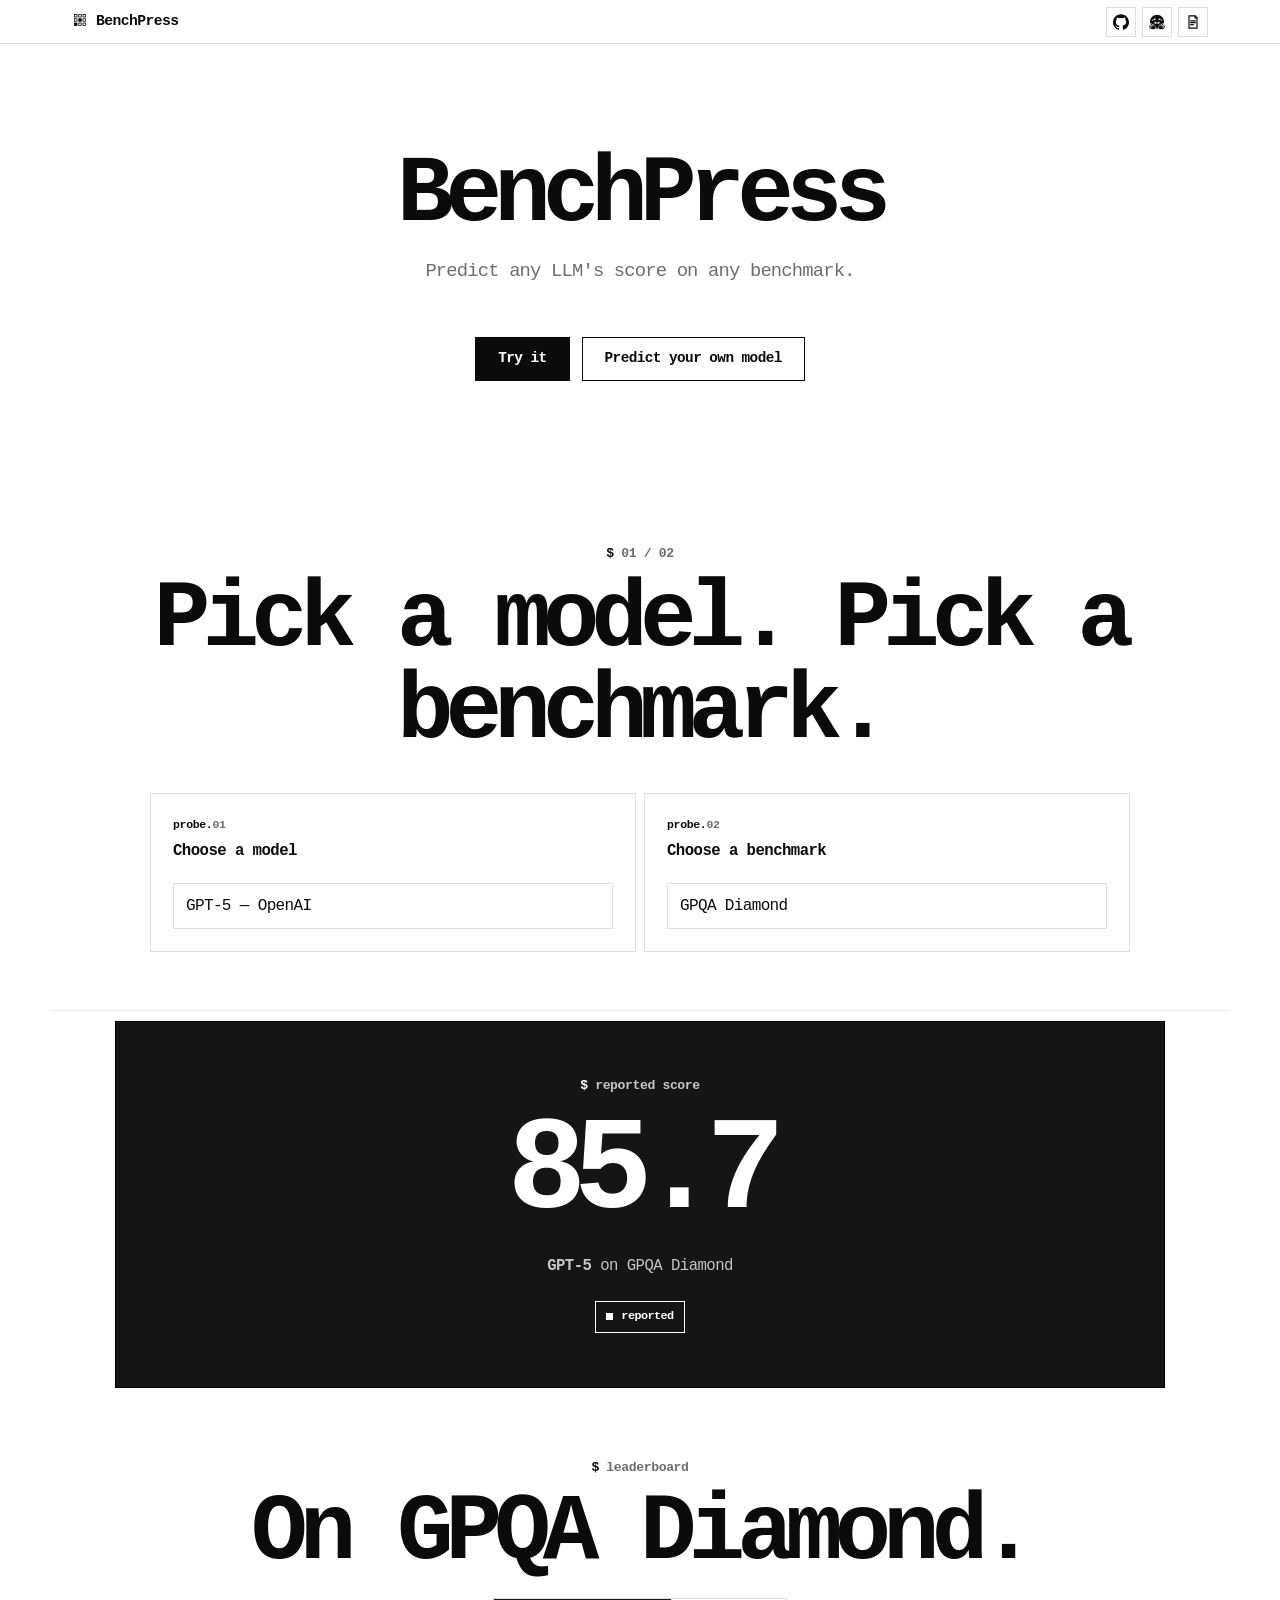
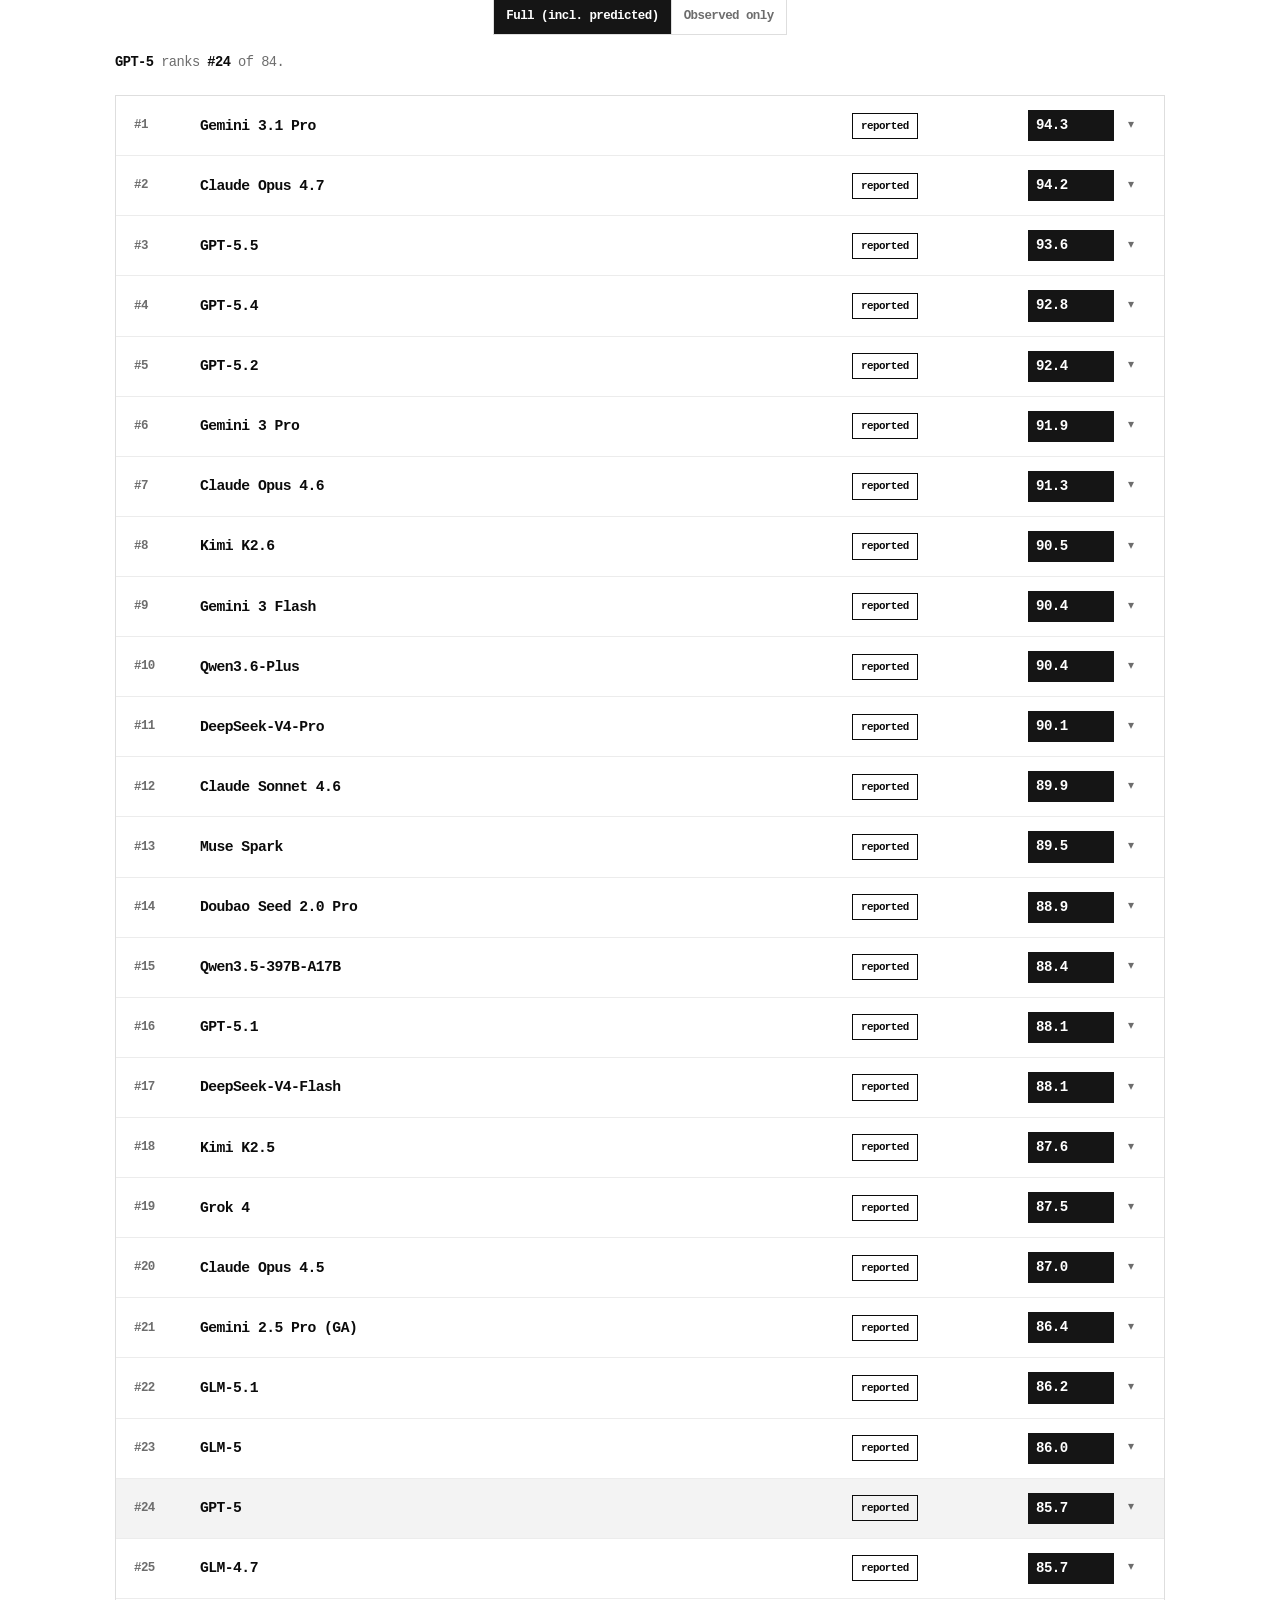
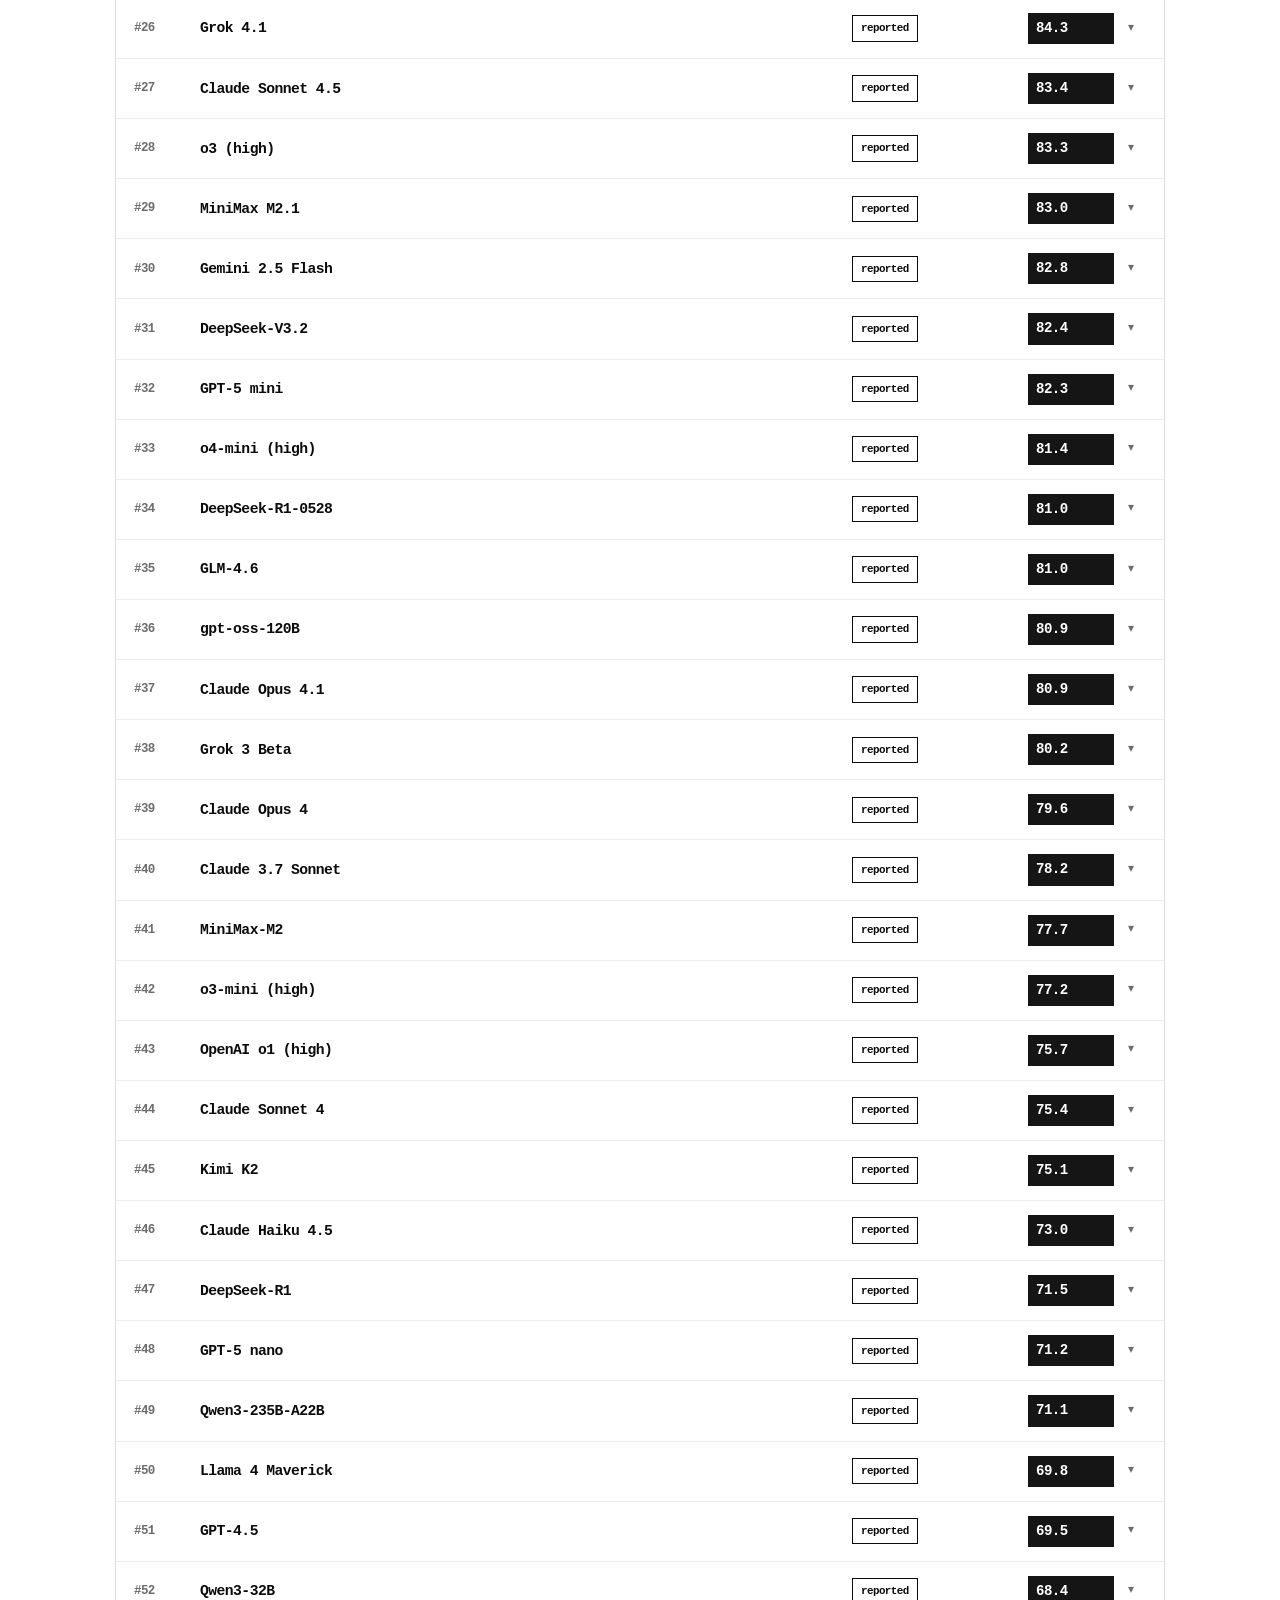
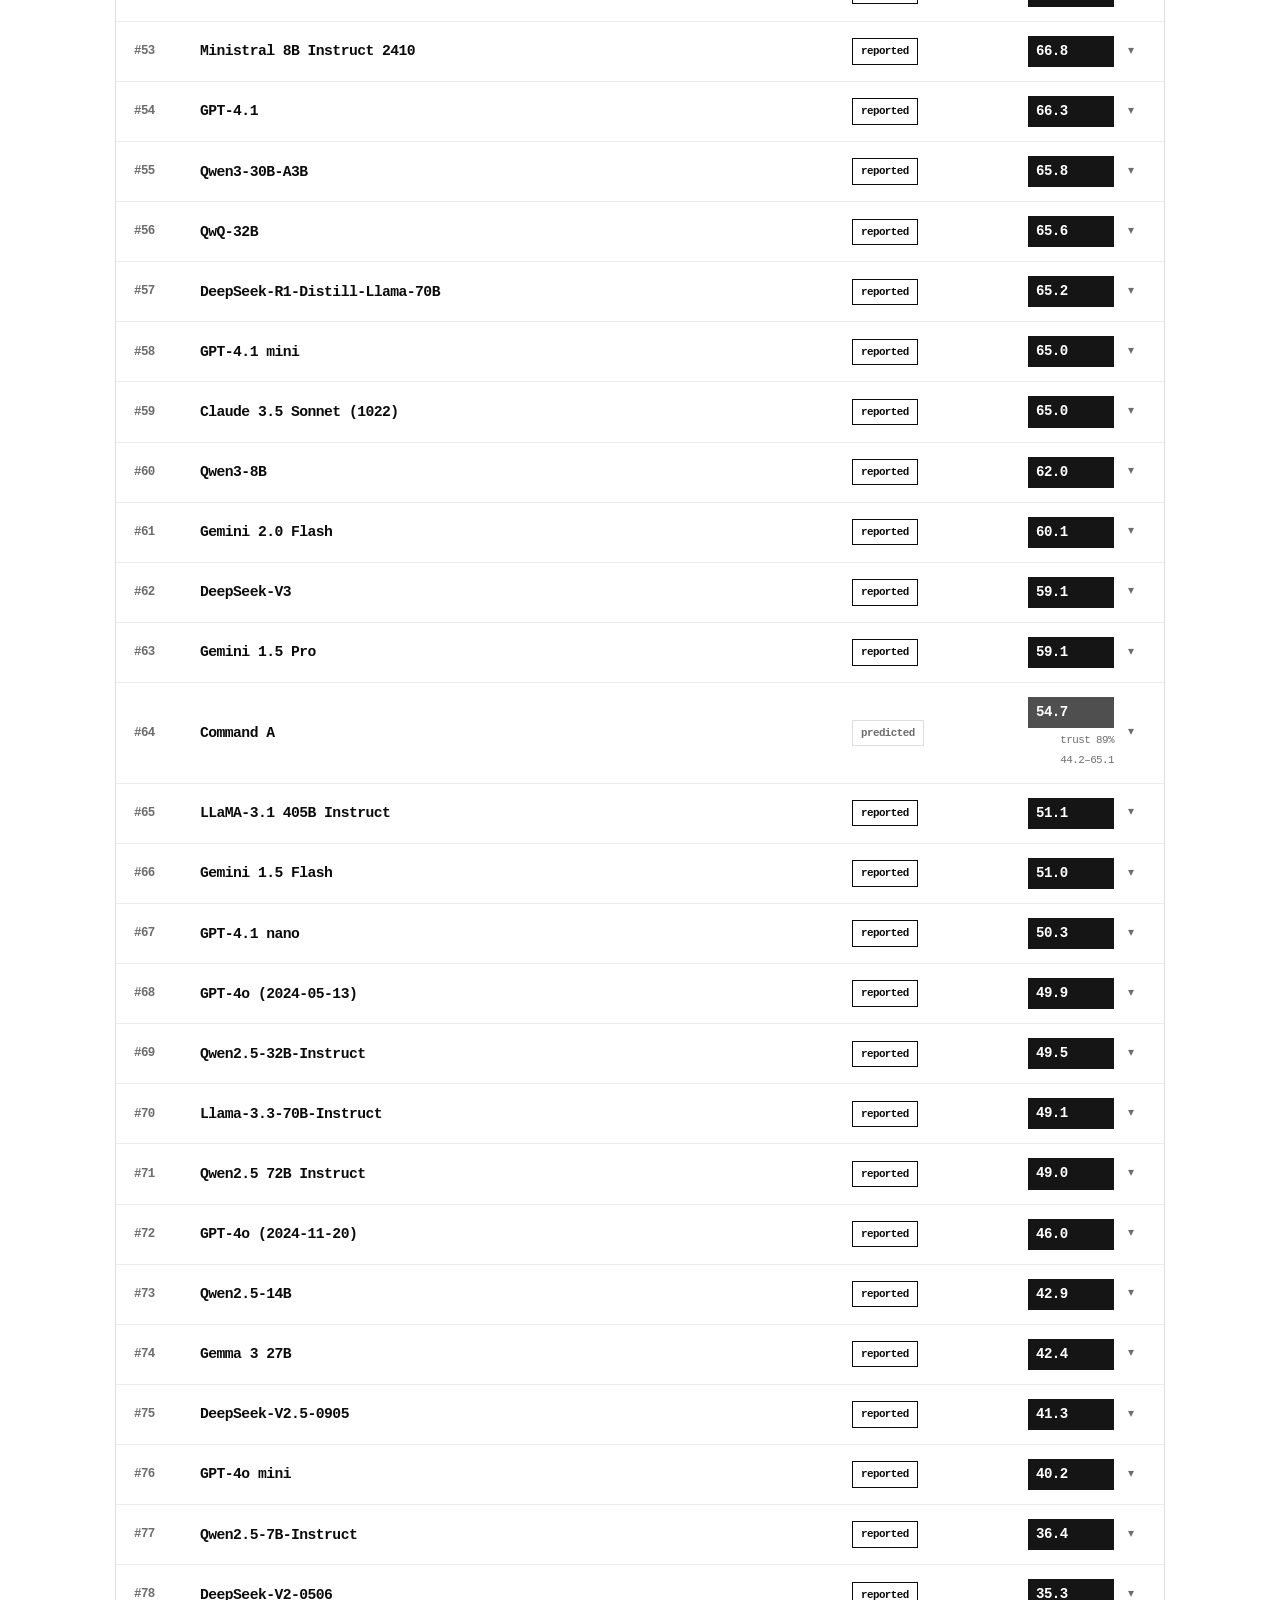
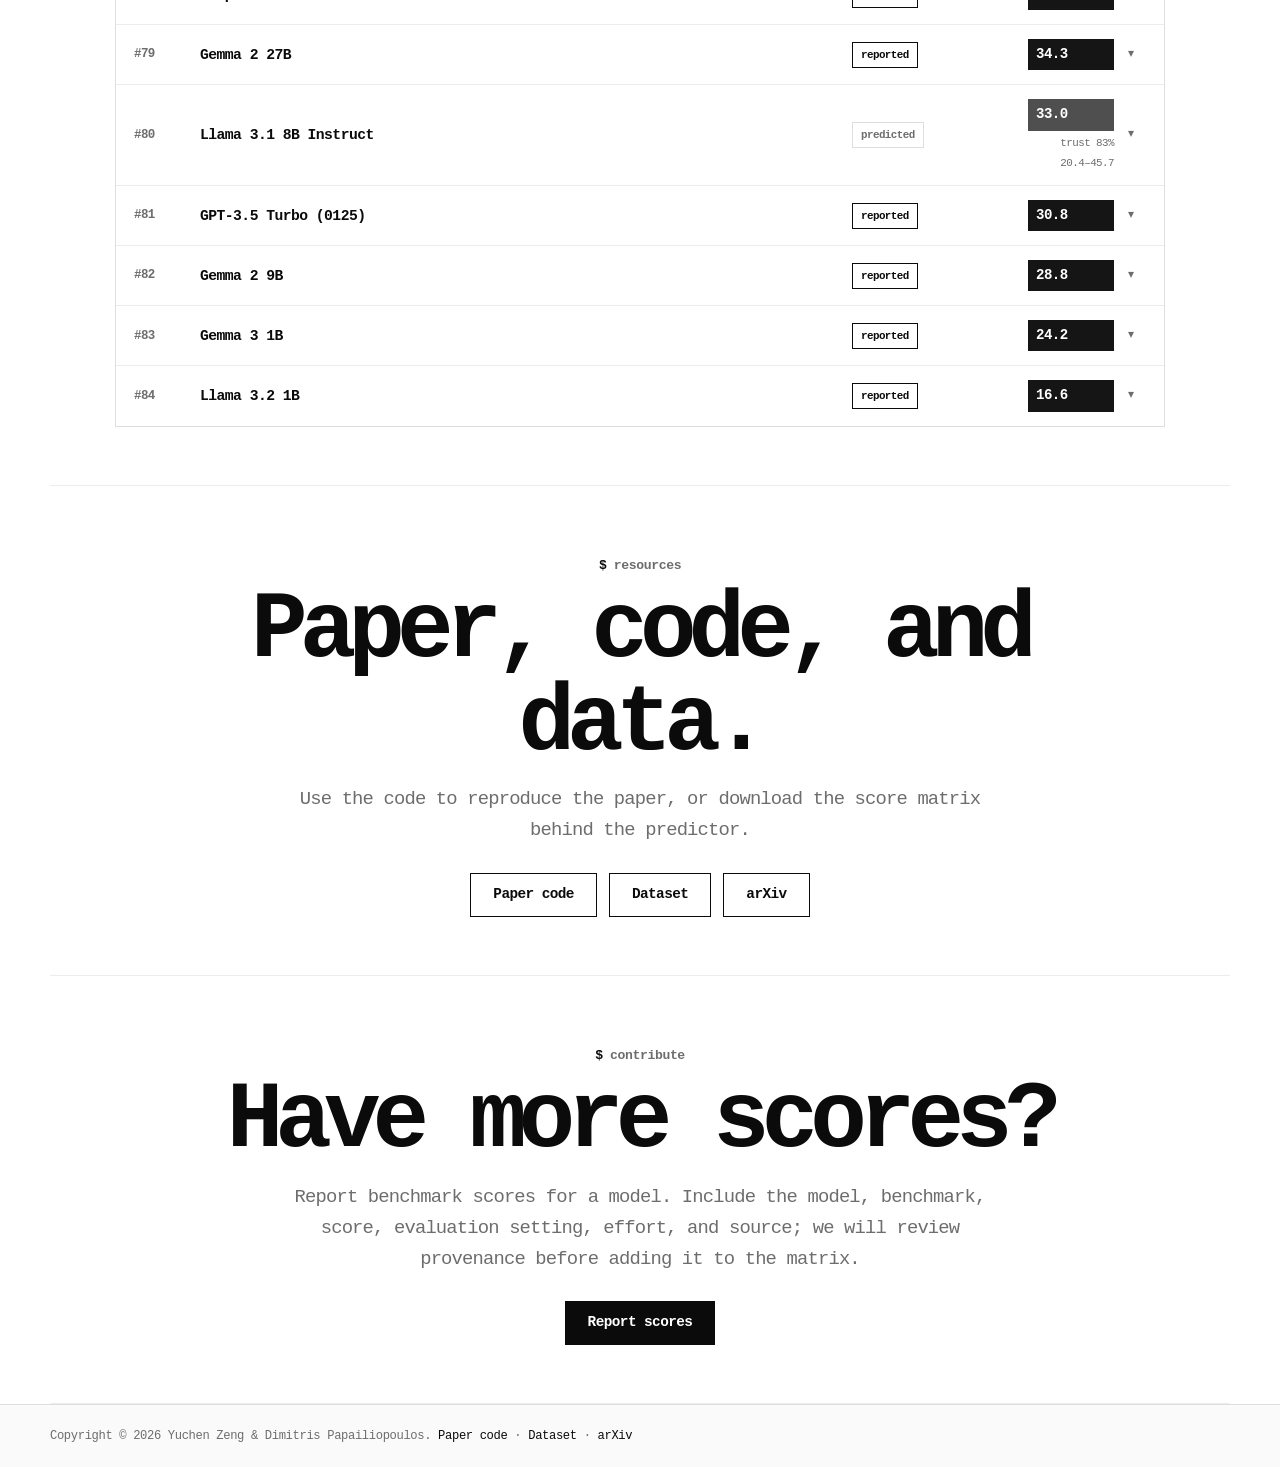
==== website/index.html @ 0da4bf15 "Add website deployment Co-authored-by: Copilot <223556219+Copilot@users.noreply.github.com>" ====
<!DOCTYPE html>
<html lang="en">
<head>
<meta charset="UTF-8">
<meta name="viewport" content="width=device-width, initial-scale=1.0">
<title>BenchPress · Predict LLM Scores</title>
<link rel="icon" href="data:image/svg+xml,%3Csvg xmlns='http://www.w3.org/2000/svg' viewBox='0 0 64 64'%3E%3Crect width='64' height='64' fill='white'/%3E%3Cg stroke='%23000' stroke-width='3' fill='white'%3E%3Crect x='10' y='10' width='10' height='10'/%3E%3Crect x='27' y='10' width='10' height='10'/%3E%3Crect x='44' y='10' width='10' height='10'/%3E%3Crect x='10' y='27' width='10' height='10'/%3E%3Crect x='27' y='27' width='10' height='10' fill='%23000'/%3E%3Crect x='44' y='27' width='10' height='10'/%3E%3Crect x='10' y='44' width='10' height='10' fill='%23000'/%3E%3Crect x='27' y='44' width='10' height='10'/%3E%3Crect x='44' y='44' width='10' height='10'/%3E%3C/g%3E%3C/svg%3E">
<link rel="stylesheet" href="style.css?v=19">
</head>
<body>

<nav>
  <div class="nav-inner">
    <a href="./" class="brand">BenchPress</a>
    <div class="nav-links" aria-label="Project links">
      <a class="icon-link" href="https://github.com/microsoft/benchpress" target="_blank" rel="noopener" aria-label="GitHub" title="GitHub">
        <svg viewBox="0 0 24 24" aria-hidden="true"><path d="M12 .297c-6.63 0-12 5.373-12 12 0 5.303 3.438 9.8 8.205 11.385.6.113.82-.258.82-.577 0-.285-.01-1.04-.015-2.04-3.338.724-4.042-1.61-4.042-1.61-.546-1.385-1.335-1.755-1.335-1.755-1.087-.744.084-.729.084-.729 1.205.084 1.838 1.236 1.838 1.236 1.07 1.835 2.809 1.305 3.495.998.108-.776.417-1.305.76-1.605-2.665-.3-5.466-1.332-5.466-5.93 0-1.31.465-2.38 1.235-3.22-.135-.303-.54-1.523.105-3.176 0 0 1.005-.322 3.3 1.23.96-.267 1.98-.399 3-.405 1.02.006 2.04.138 3 .405 2.28-1.552 3.285-1.23 3.285-1.23.645 1.653.24 2.873.12 3.176.765.84 1.23 1.91 1.23 3.22 0 4.61-2.805 5.625-5.475 5.92.42.36.81 1.096.81 2.22 0 1.606-.015 2.896-.015 3.286 0 .315.21.69.825.57C20.565 22.092 24 17.592 24 12.297c0-6.627-5.373-12-12-12"/></svg>
      </a>
      <a class="icon-link" href="https://huggingface.co/datasets/yzeng58/benchpress-score-matrix" target="_blank" rel="noopener" aria-label="Hugging Face dataset" title="Hugging Face">
        <svg viewBox="0 0 24 24" aria-hidden="true"><path d="M12.025 1.13c-5.77 0-10.449 4.647-10.449 10.378 0 1.112.178 2.181.503 3.185.064-.222.203-.444.416-.577a.96.96 0 0 1 .524-.15c.293 0 .584.124.84.284.278.173.48.408.71.694.226.282.458.611.684.951v-.014c.017-.324.106-.622.264-.874s.403-.487.762-.543c.3-.047.596.06.787.203s.31.313.4.467c.15.257.212.468.233.542.01.026.653 1.552 1.657 2.54.616.605 1.01 1.223 1.082 1.912.055.537-.096 1.059-.38 1.572.637.121 1.294.187 1.967.187.657 0 1.298-.063 1.921-.178-.287-.517-.44-1.041-.384-1.581.07-.69.465-1.307 1.081-1.913 1.004-.987 1.647-2.513 1.657-2.539.021-.074.083-.285.233-.542.09-.154.208-.323.4-.467a1.08 1.08 0 0 1 .787-.203c.359.056.604.29.762.543s.247.55.265.874v.015c.225-.34.457-.67.683-.952.23-.286.432-.52.71-.694.257-.16.547-.284.84-.285a.97.97 0 0 1 .524.151c.228.143.373.388.43.625l.006.04a10.3 10.3 0 0 0 .534-3.273c0-5.731-4.678-10.378-10.449-10.378M8.327 6.583a1.5 1.5 0 0 1 .713.174 1.487 1.487 0 0 1 .617 2.013c-.183.343-.762-.214-1.102-.094-.38.134-.532.914-.917.71a1.487 1.487 0 0 1 .69-2.803m7.486 0a1.487 1.487 0 0 1 .689 2.803c-.385.204-.536-.576-.916-.71-.34-.12-.92.437-1.103.094a1.487 1.487 0 0 1 .617-2.013 1.5 1.5 0 0 1 .713-.174m-10.68 1.55a.96.96 0 1 1 0 1.921.96.96 0 0 1 0-1.92m13.838 0a.96.96 0 1 1 0 1.92.96.96 0 0 1 0-1.92M8.489 11.458c.588.01 1.965 1.157 3.572 1.164 1.607-.007 2.984-1.155 3.572-1.164.196-.003.305.12.305.454 0 .886-.424 2.328-1.563 3.202-.22-.756-1.396-1.366-1.63-1.32q-.011.001-.02.006l-.044.026-.01.008-.03.024q-.018.017-.035.036l-.032.04a1 1 0 0 0-.058.09l-.014.025q-.049.088-.11.19a1 1 0 0 1-.083.116 1.2 1.2 0 0 1-.173.18q-.035.029-.075.058a1.3 1.3 0 0 1-.251-.243 1 1 0 0 1-.076-.107c-.124-.193-.177-.363-.337-.444-.034-.016-.104-.008-.2.022q-.094.03-.216.087-.06.028-.125.063l-.13.074q-.067.04-.136.086a3 3 0 0 0-.135.096 3 3 0 0 0-.26.219 2 2 0 0 0-.12.121 2 2 0 0 0-.106.128l-.002.002a2 2 0 0 0-.09.132l-.001.001a1.2 1.2 0 0 0-.105.212q-.013.036-.024.073c-1.139-.875-1.563-2.317-1.563-3.203 0-.334.109-.457.305-.454m.836 10.354c.824-1.19.766-2.082-.365-3.194-1.13-1.112-1.789-2.738-1.789-2.738s-.246-.945-.806-.858-.97 1.499.202 2.362c1.173.864-.233 1.45-.685.64-.45-.812-1.683-2.896-2.322-3.295s-1.089-.175-.938.647 2.822 2.813 2.562 3.244-1.176-.506-1.176-.506-2.866-2.567-3.49-1.898.473 1.23 2.037 2.16c1.564.932 1.686 1.178 1.464 1.53s-3.675-2.511-4-1.297c-.323 1.214 3.524 1.567 3.287 2.405-.238.839-2.71-1.587-3.216-.642-.506.946 3.49 2.056 3.522 2.064 1.29.33 4.568 1.028 5.713-.624m5.349 0c-.824-1.19-.766-2.082.365-3.194 1.13-1.112 1.789-2.738 1.789-2.738s.246-.945.806-.858.97 1.499-.202 2.362c-1.173.864.233 1.45.685.64.451-.812 1.683-2.896 2.322-3.295s1.089-.175.938.647-2.822 2.813-2.562 3.244 1.176-.506 1.176-.506 2.866-2.567 3.49-1.898-.473 1.23-2.037 2.16c-1.564.932-1.686 1.178-1.464 1.53s3.675-2.511 4-1.297c.323 1.214-3.524 1.567-3.287 2.405.238.839 2.71-1.587 3.216-.642.506.946-3.49 2.056-3.522 2.064-1.29.33-4.568 1.028-5.713-.624"/></svg>
      </a>
      <a class="icon-link" href="https://arxiv.org/search/cs?query=BenchPress+Yuchen+Zeng&searchtype=all" target="_blank" rel="noopener" aria-label="arXiv" title="arXiv">
        <svg viewBox="0 0 24 24" aria-hidden="true"><path d="M6 2.8h9l3 3v15.4H6V2.8Z" fill="none" stroke="currentColor" stroke-width="1.8"/><path d="M15 2.8v3h3M8.5 10.2h7M8.5 13h7M8.5 15.8h4" fill="none" stroke="currentColor" stroke-width="1.8" stroke-linecap="round"/></svg>
      </a>
    </div>
  </div>
</nav>

<!-- HERO TILE: light grey, minimal headline + 2 pills -->
<section class="tile">
  <h1 class="tile-title">BenchPress</h1>
  <p class="tile-sub">Predict any LLM's score on any benchmark.</p>
  <div class="btn-row">
    <a href="#picker" class="btn btn-fill">Try it</a>
    <a href="add-model/" class="btn btn-outline">Predict your own model</a>
  </div>
</section>

<!-- PICKER TILE -->
<section class="tile" id="picker">
  <p class="tile-eyebrow">01 / 02</p>
  <h2 class="tile-title">Pick a model. Pick a benchmark.</h2>
  <div class="pickrow">
    <div class="picklabel">
      <span class="step">01</span>
      <span class="steptext">Choose a model</span>
      <input id="model" list="model-list" autocomplete="off" placeholder="Type to search…" spellcheck="false">
      <datalist id="model-list"></datalist>
    </div>
    <div class="picklabel">
      <span class="step">02</span>
      <span class="steptext">Choose a benchmark</span>
      <input id="bench" list="bench-list" autocomplete="off" placeholder="Type to search…" spellcheck="false">
      <datalist id="bench-list"></datalist>
    </div>
  </div>
</section>

<!-- BIG RESULT TILE: dark accent (the only black tile, like the dark accent tile) -->
<section class="tile tile-dark" id="big">
  <p class="tile-eyebrow" id="big-eyebrow">Score</p>
  <div class="bigval" id="bigval">—</div>
  <div class="bigsub" id="bigsub">Select a model and benchmark above.</div>
</section>

<!-- LEADERBOARD TILE -->
<section class="tile">
  <p class="tile-eyebrow" id="lb-eyebrow">Leaderboard</p>
  <h2 class="tile-title" id="lb-title">On this benchmark.</h2>
  <div class="lb-toggle">
    <a href="#" class="lb-mode active" data-mode="full">Full (incl. predicted)</a>
    <a href="#" class="lb-mode" data-mode="obs">Observed only</a>
  </div>
  <p class="lb-myrank" id="lb-myrank"></p>
  <div class="rows" id="toprows"></div>
</section>

<!-- RESOURCES TILE -->
<section class="tile">
  <p class="tile-eyebrow">Resources</p>
  <h2 class="tile-title">Paper, code, and data.</h2>
  <p class="tile-sub">Use the code to reproduce the paper, or download the score matrix behind the predictor.</p>
  <div class="btn-row">
    <a href="https://github.com/microsoft/benchpress" class="btn btn-outline">Paper code</a>
    <a href="https://huggingface.co/datasets/yzeng58/benchpress-score-matrix" class="btn btn-outline">Dataset</a>
    <a href="https://arxiv.org/search/cs?query=BenchPress+Yuchen+Zeng&searchtype=all" class="btn btn-outline">arXiv</a>
  </div>
</section>

<!-- REPORT SCORES TILE -->
<section class="tile">
  <p class="tile-eyebrow">Contribute</p>
  <h2 class="tile-title">Have more scores?</h2>
  <p class="tile-sub">Report benchmark scores for a model. Include the model, benchmark, score, evaluation setting, effort, and source; we will review provenance before adding it to the matrix.</p>
  <div class="btn-row">
    <a href="report-scores/" class="btn btn-fill">Report scores</a>
  </div>
</section>

<footer>
  <div class="wrap">Copyright &copy; 2026 Yuchen Zeng &amp; Dimitris Papailiopoulos. <a href="https://github.com/microsoft/benchpress">Paper code</a> · <a href="https://huggingface.co/datasets/yzeng58/benchpress-score-matrix">Dataset</a> · <a href="https://arxiv.org/search/cs?query=BenchPress+Yuchen+Zeng&searchtype=all">arXiv</a></div>
</footer>

<script src="app.js?v=16"></script>
</body>
</html>
---- website/style.css ----
* { box-sizing: border-box; margin: 0; padding: 0; }

:root {
  --bg: #ffffff;
  --panel: #ffffff;
  --muted-panel: #fafafa;
  --ink: #0b0b0b;
  --muted: #6d6d6d;
  --line: #dedede;
  --line-soft: #ececec;
  --black: #151515;
}

html {
  scroll-behavior: smooth;
  -webkit-font-smoothing: antialiased;
  -moz-osx-font-smoothing: grayscale;
}

body {
  font-family: ui-monospace, SFMono-Regular, Menlo, Monaco, Consolas, "Liberation Mono", "Courier New", monospace;
  background: var(--bg);
  color: var(--ink);
  line-height: 1.5;
  font-weight: 400;
  letter-spacing: -0.035em;
}

nav {
  position: sticky;
  top: 0;
  z-index: 9999;
  height: 44px;
  background: rgba(255, 255, 255, 0.86);
  border-bottom: 1px solid var(--line);
  backdrop-filter: blur(10px);
  -webkit-backdrop-filter: blur(10px);
}

.nav-inner {
  max-width: 1180px;
  height: 100%;
  margin: 0 auto;
  padding: 0 22px;
  display: flex;
  align-items: center;
  justify-content: space-between;
}

.brand,
.switch {
  color: var(--ink);
  text-decoration: none;
  font-size: 0.92rem;
  font-weight: 700;
  letter-spacing: -0.04em;
}

.brand::before {
  content: "";
  display: inline-block;
  width: 16px;
  height: 16px;
  margin-right: 8px;
  vertical-align: -3px;
  background: url("data:image/svg+xml,%3Csvg xmlns='http://www.w3.org/2000/svg' viewBox='0 0 64 64'%3E%3Crect width='64' height='64' fill='white'/%3E%3Cg stroke='%23000' stroke-width='3' fill='white'%3E%3Crect x='10' y='10' width='10' height='10'/%3E%3Crect x='27' y='10' width='10' height='10'/%3E%3Crect x='44' y='10' width='10' height='10'/%3E%3Crect x='10' y='27' width='10' height='10'/%3E%3Crect x='27' y='27' width='10' height='10' fill='%23000'/%3E%3Crect x='44' y='27' width='10' height='10'/%3E%3Crect x='10' y='44' width='10' height='10' fill='%23000'/%3E%3Crect x='27' y='44' width='10' height='10'/%3E%3Crect x='44' y='44' width='10' height='10'/%3E%3C/g%3E%3C/svg%3E") center / contain no-repeat;
}

.switch { color: var(--muted); font-weight: 500; }
.brand:hover,
.switch:hover { color: #000; text-decoration: underline; text-underline-offset: 4px; }

.nav-links {
  display: flex;
  align-items: center;
  gap: 6px;
}

.nav-links a {
  width: 30px;
  height: 30px;
  padding: 0;
  display: inline-flex;
  align-items: center;
  justify-content: center;
  border: 1px solid var(--line);
  color: var(--ink);
  background: #fff;
  text-decoration: none;
  font-size: 0.72rem;
  font-weight: 800;
}

.nav-links a:hover {
  background: var(--black);
  color: #fff;
}

.nav-links svg {
  width: 16px;
  height: 16px;
  fill: currentColor;
}

.tile {
  width: min(100%, 1180px);
  margin: 0 auto;
  padding: 70px 22px 58px;
  text-align: center;
  background: transparent;
  border-bottom: 1px solid var(--line-soft);
}

.tile:first-of-type {
  min-height: 430px;
  display: flex;
  flex-direction: column;
  justify-content: center;
  border-bottom: 0;
}

.tile-dark {
  width: min(calc(100% - 44px), 1050px);
  margin: 10px auto 0;
  background: var(--black);
  color: #fff;
  border: 1px solid #000;
  padding: 54px 28px;
}

.tile-eyebrow {
  margin-bottom: 10px;
  color: var(--muted);
  font-size: 0.82rem;
  font-weight: 600;
  letter-spacing: -0.03em;
  text-transform: lowercase;
}

.tile-eyebrow::before { content: "$ "; color: var(--ink); }
.tile-dark .tile-eyebrow { color: #c6c6c6; }
.tile-dark .tile-eyebrow::before { color: #fff; }

.tile-title {
  margin: 0 auto 14px;
  max-width: 980px;
  color: inherit;
  font-size: clamp(2.65rem, 7.4vw, 5.9rem);
  font-weight: 800;
  line-height: 0.98;
  letter-spacing: -0.085em;
}

.tile-sub {
  max-width: 720px;
  margin: 0 auto 26px;
  color: var(--muted);
  font-size: clamp(0.98rem, 1.8vw, 1.18rem);
  line-height: 1.65;
  letter-spacing: -0.045em;
}

.tile-dark .tile-sub,
.tile-dark .bigsub { color: #c6c6c6; }

.btn-row {
  display: flex;
  justify-content: center;
  flex-wrap: wrap;
  gap: 12px;
  margin-top: 24px;
}

.btn {
  display: inline-flex;
  align-items: center;
  justify-content: center;
  min-height: 44px;
  padding: 0 22px;
  border: 1px solid var(--ink);
  border-radius: 0;
  color: var(--ink);
  background: transparent;
  text-decoration: none;
  font-size: 0.9rem;
  font-weight: 800;
  letter-spacing: -0.04em;
  transition: background 0.12s, color 0.12s;
}

.btn-fill {
  background: var(--ink);
  color: #fff;
}

.btn:hover {
  background: var(--ink);
  color: #fff;
}

.btn-fill:hover {
  background: #000;
  color: #fff;
}

.tile-dark .btn-outline {
  color: #fff;
  border-color: #fff;
}

.tile-dark .btn-outline:hover {
  background: #fff;
  color: #000;
}

.pickrow {
  display: grid;
  grid-template-columns: repeat(2, minmax(0, 1fr));
  gap: 8px;
  max-width: 980px;
  margin: 34px auto 0;
}

.picklabel {
  display: flex;
  flex-direction: column;
  gap: 7px;
  padding: 22px;
  background: var(--panel);
  border: 1px solid var(--line);
  text-align: left;
}

.step {
  color: var(--muted);
  font-size: 0.72rem;
  font-weight: 700;
  letter-spacing: -0.03em;
}

.step::before { content: "probe."; color: var(--ink); }

.steptext {
  margin-bottom: 12px;
  color: var(--ink);
  font-size: 0.98rem;
  font-weight: 800;
}

.picklabel input[list] {
  width: 100%;
  min-height: 44px;
  padding: 10px 12px;
  border: 1px solid var(--line);
  border-radius: 0;
  background: #fff;
  color: var(--ink);
  font: inherit;
  letter-spacing: -0.04em;
}

.picklabel input[list]:focus {
  outline: 2px solid var(--ink);
  outline-offset: 2px;
}

.bigval {
  margin-top: 18px;
  color: inherit;
  font-size: clamp(4.6rem, 12vw, 8.2rem);
  font-weight: 900;
  line-height: 0.9;
  letter-spacing: -0.095em;
  font-variant-numeric: tabular-nums;
}

.bigsub {
  margin: 24px auto 0;
  max-width: 720px;
  color: var(--muted);
  font-size: 0.98rem;
}

.bigsub strong { color: inherit; }
.interval-text { color: inherit; opacity: 0.72; }

.bigtag {
  display: inline-flex;
  align-items: center;
  gap: 8px;
  margin-top: 22px;
  padding: 6px 10px;
  border: 1px solid currentColor;
  color: inherit;
  font-size: 0.74rem;
  font-weight: 800;
  text-transform: lowercase;
}

.bigtag::before {
  content: "";
  width: 7px;
  height: 7px;
  background: currentColor;
}

.lb-toggle {
  display: inline-flex;
  gap: 0;
  margin: 4px auto 18px;
  border: 1px solid var(--line);
  background: #fff;
}

.lb-mode {
  padding: 8px 12px;
  color: var(--muted);
  border-right: 1px solid var(--line);
  text-decoration: none;
  font-size: 0.78rem;
  font-weight: 700;
}

.lb-mode:last-child { border-right: 0; }
.lb-mode:hover,
.lb-mode.active {
  background: var(--black);
  color: #fff;
}

.lb-myrank {
  max-width: 1050px;
  margin: 0 auto 10px;
  color: var(--muted);
  text-align: left;
  font-size: 0.86rem;
}

.lb-myrank strong { color: var(--ink); }

.rows {
  max-width: 1050px;
  margin: 22px auto 0;
  background: #fff;
  border: 1px solid var(--line);
  text-align: left;
}

.rowitem {
  display: block;
  cursor: pointer;
  border-bottom: 1px solid var(--line-soft);
}

.rowitem:last-child { border-bottom: 0; }
.rowitem:hover { background: #fafafa; }
.rowitem-current { background: #f3f3f3; }

.rowmain {
  display: grid;
  grid-template-columns: 52px minmax(0, 1fr) 118px 130px 18px;
  gap: 14px;
  align-items: center;
  padding: 14px 18px;
}

.rowitem .rank {
  color: var(--muted);
  font-size: 0.78rem;
  font-weight: 700;
  font-variant-numeric: tabular-nums;
}

.rowitem .name {
  overflow: hidden;
  color: var(--ink);
  font-size: 0.92rem;
  font-weight: 600;
  text-overflow: ellipsis;
  white-space: nowrap;
}

.rowitem .tag {
  justify-self: start;
  padding: 4px 8px;
  border: 1px solid var(--line);
  color: var(--muted);
  font-size: 0.68rem;
  font-weight: 800;
  text-transform: lowercase;
}

.rowitem .tag.observed {
  color: var(--ink);
  border-color: var(--ink);
}

.rowitem .valwrap {
  color: var(--ink);
  text-align: right;
  font-variant-numeric: tabular-nums;
}

.rowitem .val {
  display: inline-flex;
  min-width: 86px;
  justify-content: flex-start;
  padding: 5px 8px;
  background: var(--black);
  color: #fff;
  font-size: 0.88rem;
  font-weight: 900;
}

.rowitem .val.predicted { background: #4f4f4f; }
.rowitem .val-interval {
  margin-top: 4px;
  color: var(--muted);
  font-size: 0.68rem;
}

.rowitem .chev {
  color: var(--muted);
  font-size: 0.74rem;
  transition: transform 0.16s;
}

.rowitem-expanded .chev { transform: rotate(180deg); }

.rowdetails:empty { display: none; }
.rowdetails {
  padding: 12px 18px 18px 84px;
  border-top: 1px solid var(--line-soft);
  background: #fafafa;
  color: var(--muted);
  font-size: 0.8rem;
  line-height: 1.6;
}

.rowdetails a { color: var(--ink); }
.rowdetails .meta-line { padding: 3px 0; }
.rowdetails .kv-block {
  margin-top: 10px;
  padding: 10px 12px;
  border: 1px solid var(--line);
  background: #fff;
}

.rowdetails .kv-title {
  margin-bottom: 6px;
  color: var(--muted);
  font-size: 0.68rem;
  font-weight: 800;
  text-transform: lowercase;
}

.rowdetails .kv {
  display: grid;
  grid-template-columns: 120px 1fr;
  gap: 12px;
  padding: 2px 0;
}

.rowdetails .kv .v { color: var(--ink); word-break: break-word; }
.rowdetails .notes { margin-top: 8px; color: var(--muted); }

footer {
  padding: 22px;
  border-top: 1px solid var(--line);
  color: var(--muted);
  background: #fafafa;
  font-size: 0.76rem;
  letter-spacing: -0.03em;
}

footer .wrap {
  max-width: 1180px;
  margin: 0 auto;
}

footer a {
  color: var(--ink);
  text-decoration: none;
}

footer a:hover { text-decoration: underline; text-underline-offset: 4px; }

@media (max-width: 760px) {
  .tile { padding: 52px 18px 44px; }
  .tile-dark { width: calc(100% - 28px); }
  .pickrow { grid-template-columns: 1fr; }
  .rowmain {
    grid-template-columns: 42px minmax(0, 1fr) 18px;
    gap: 10px;
  }
  .rowitem .tag,
  .rowitem .valwrap { grid-column: 2 / -1; justify-self: stretch; text-align: left; }
  .rowdetails { padding-left: 18px; }
}
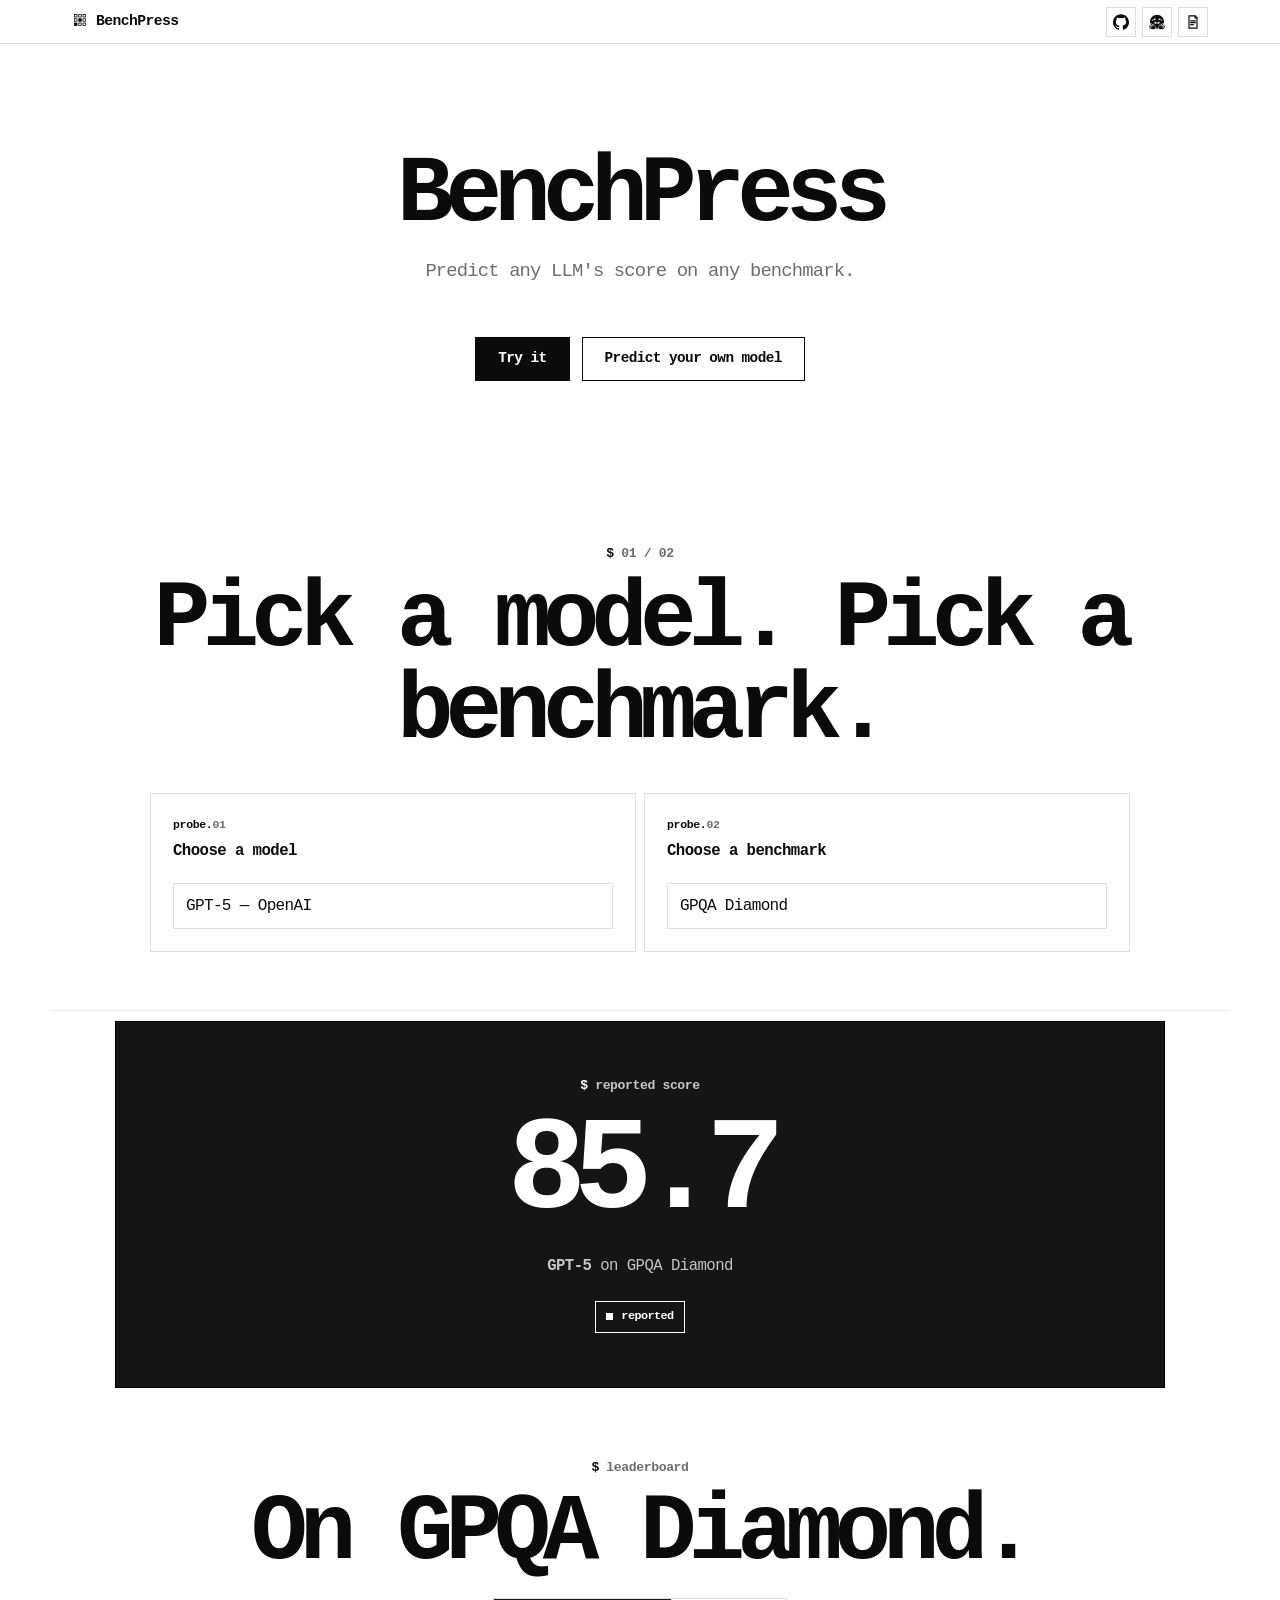
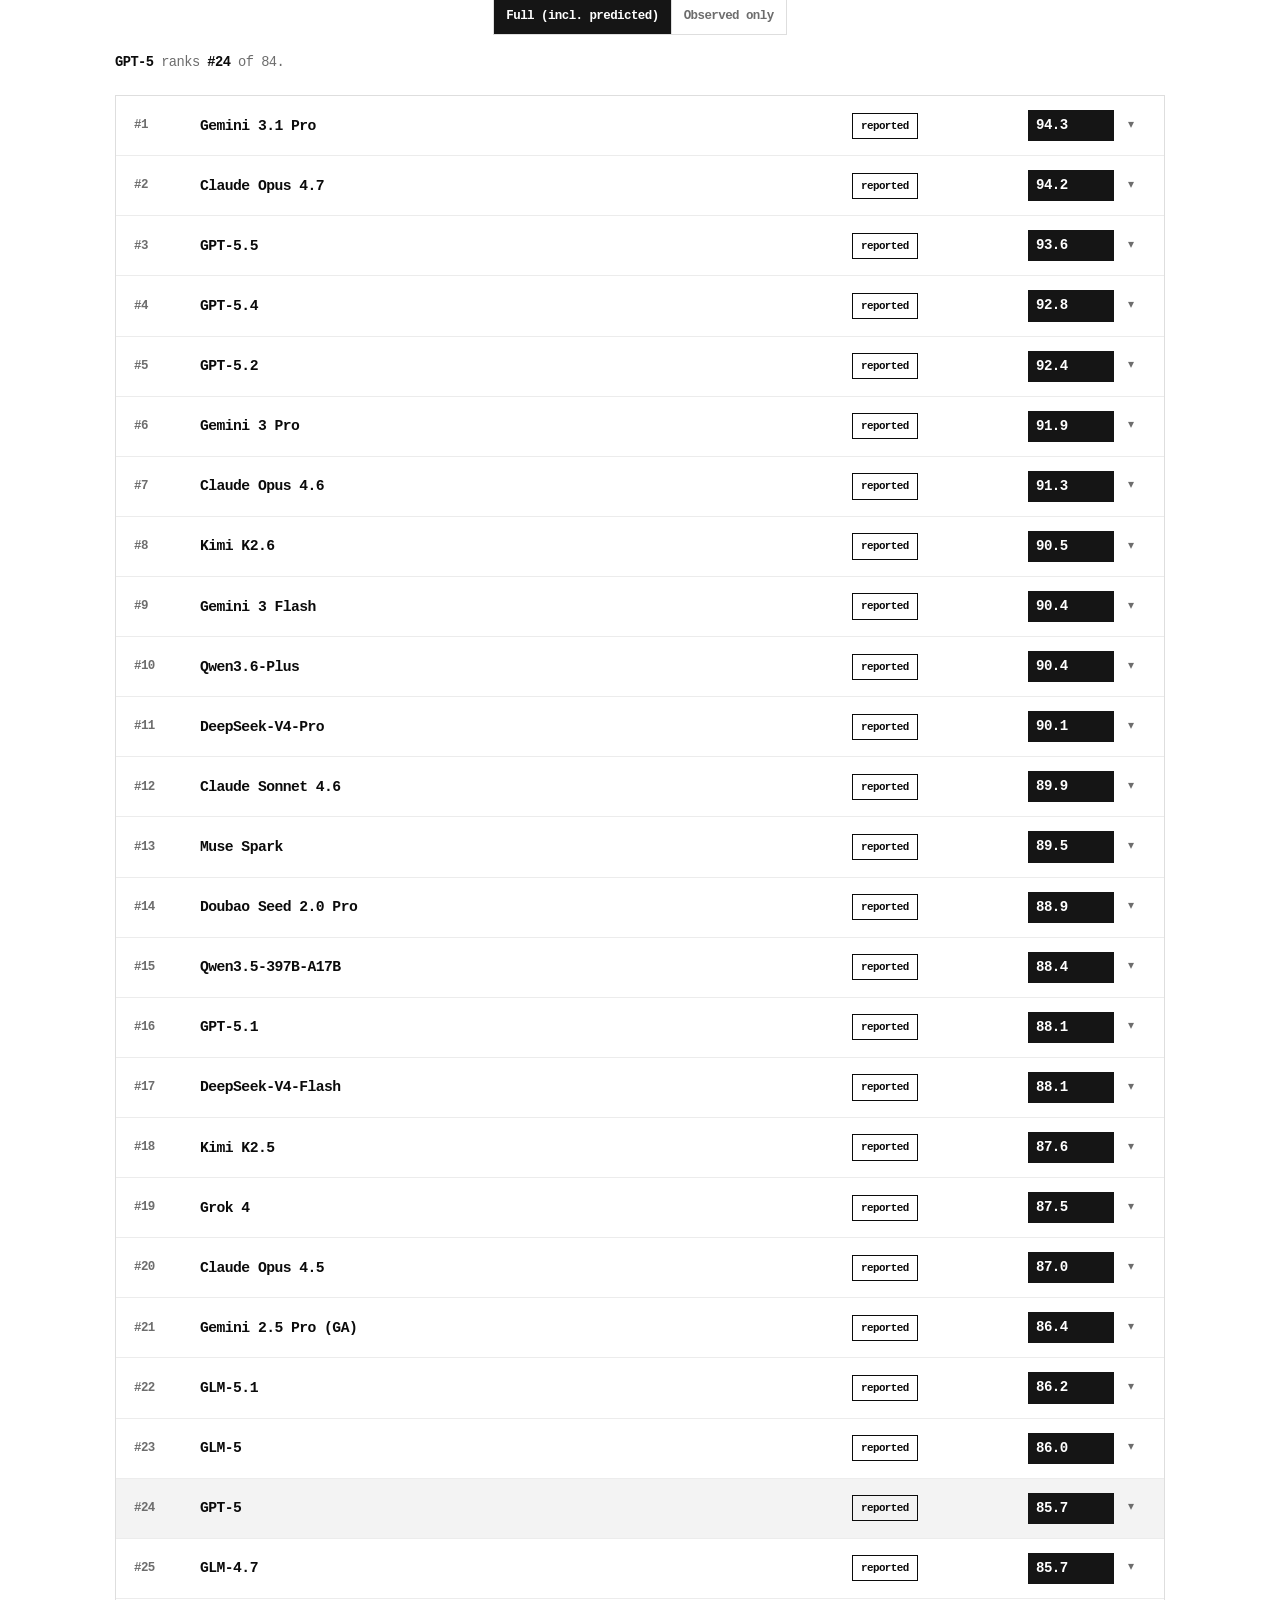
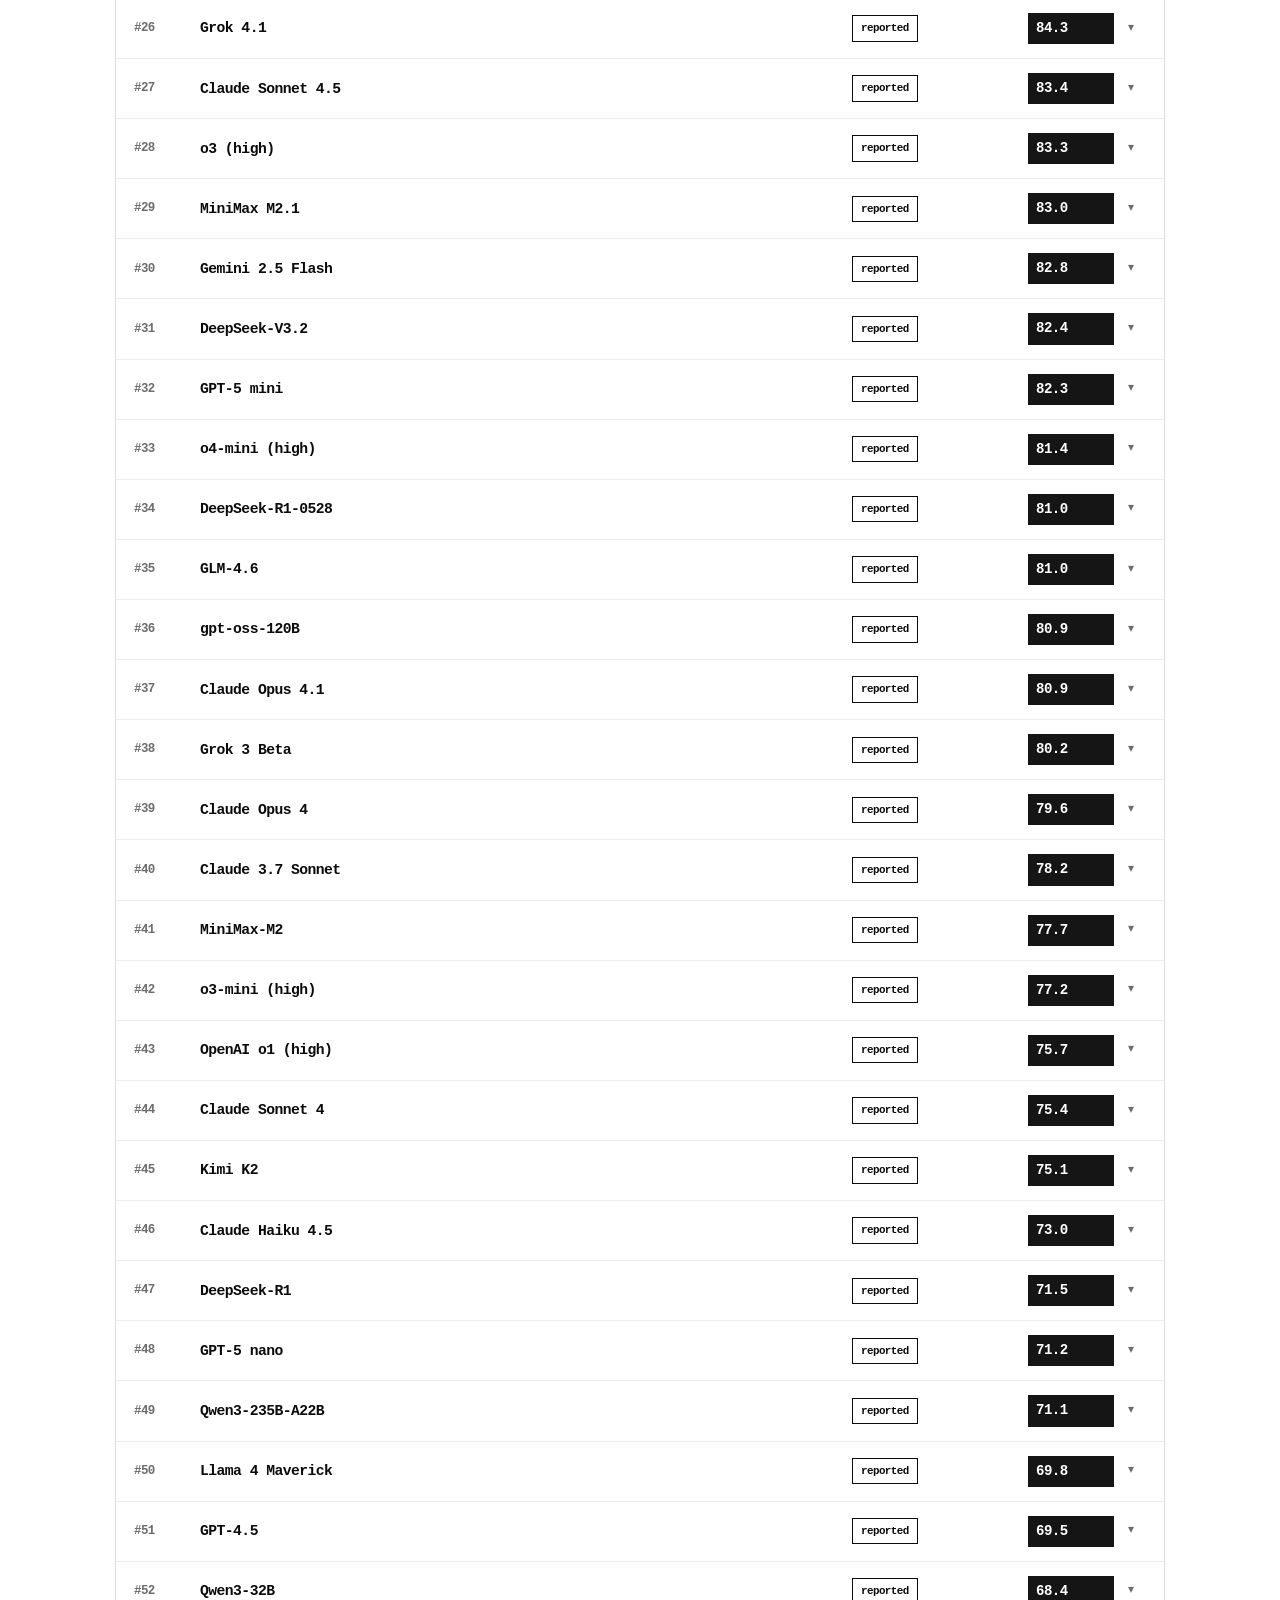
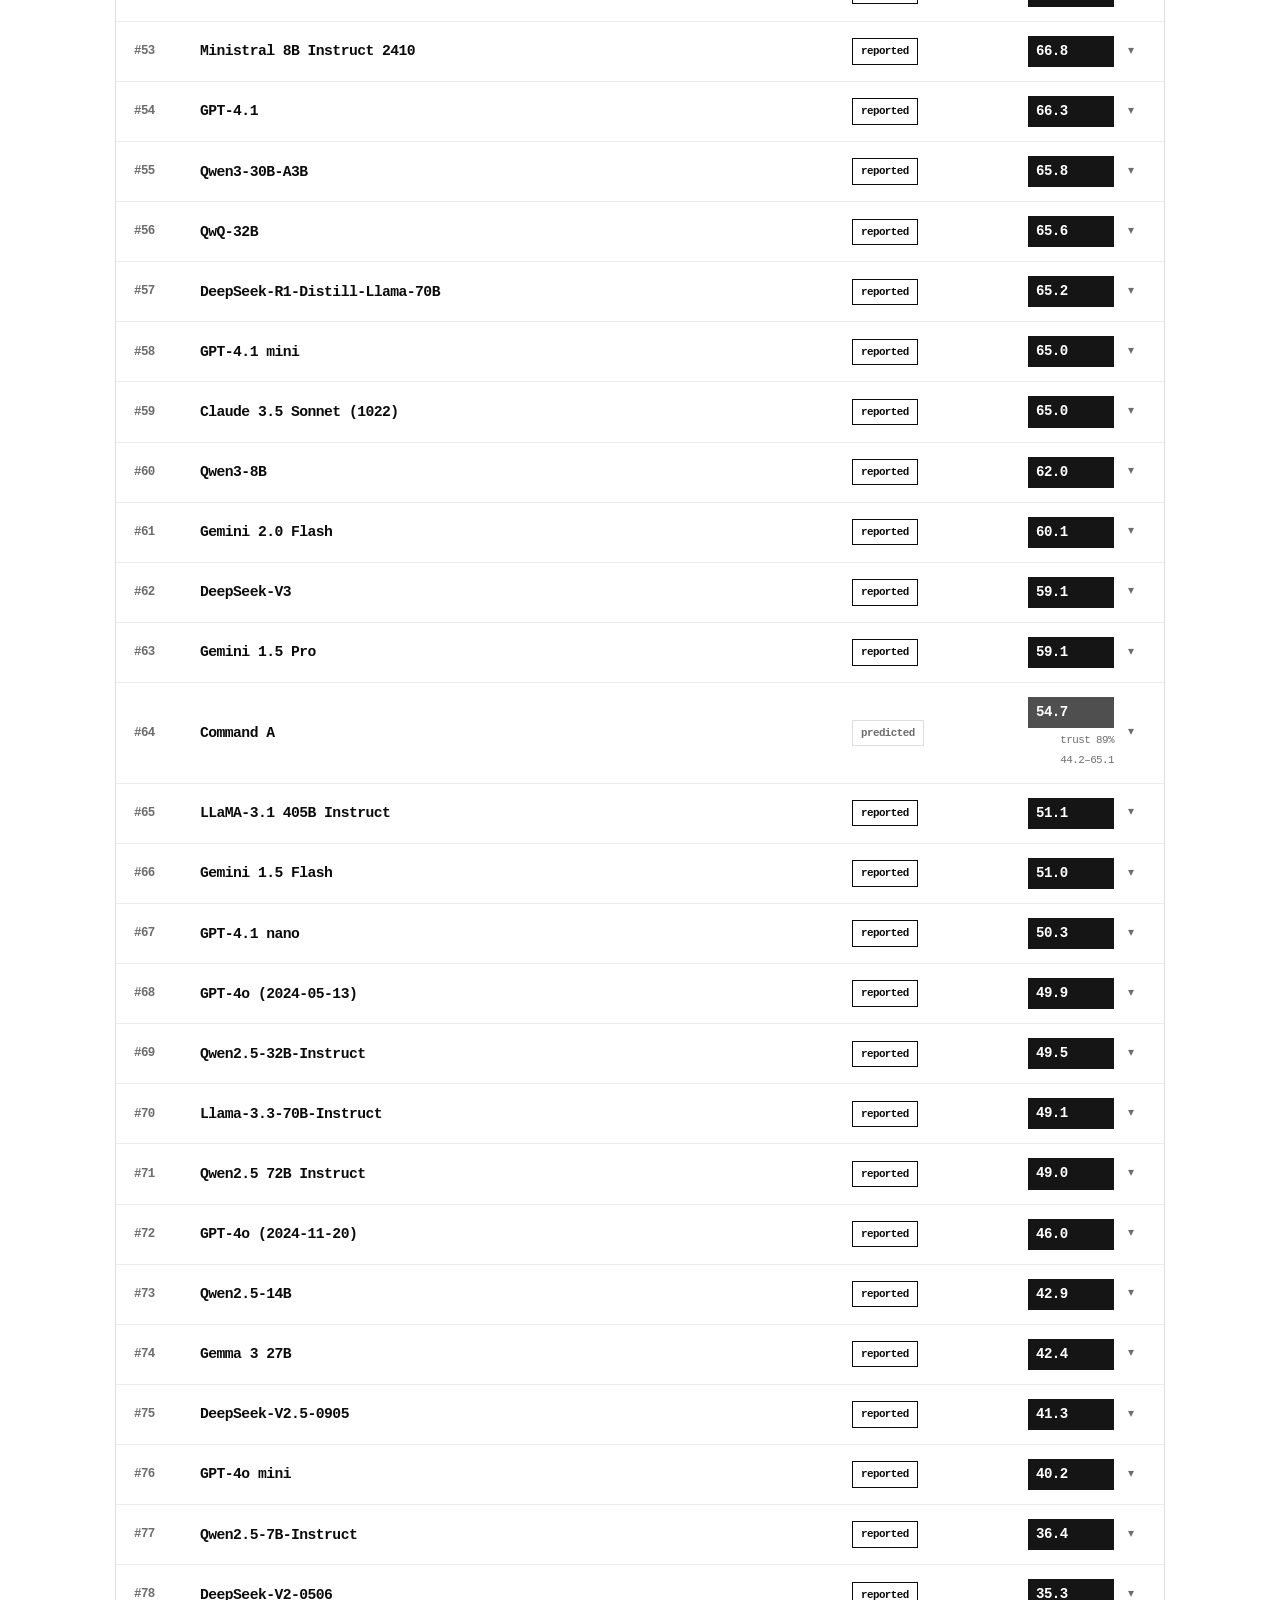
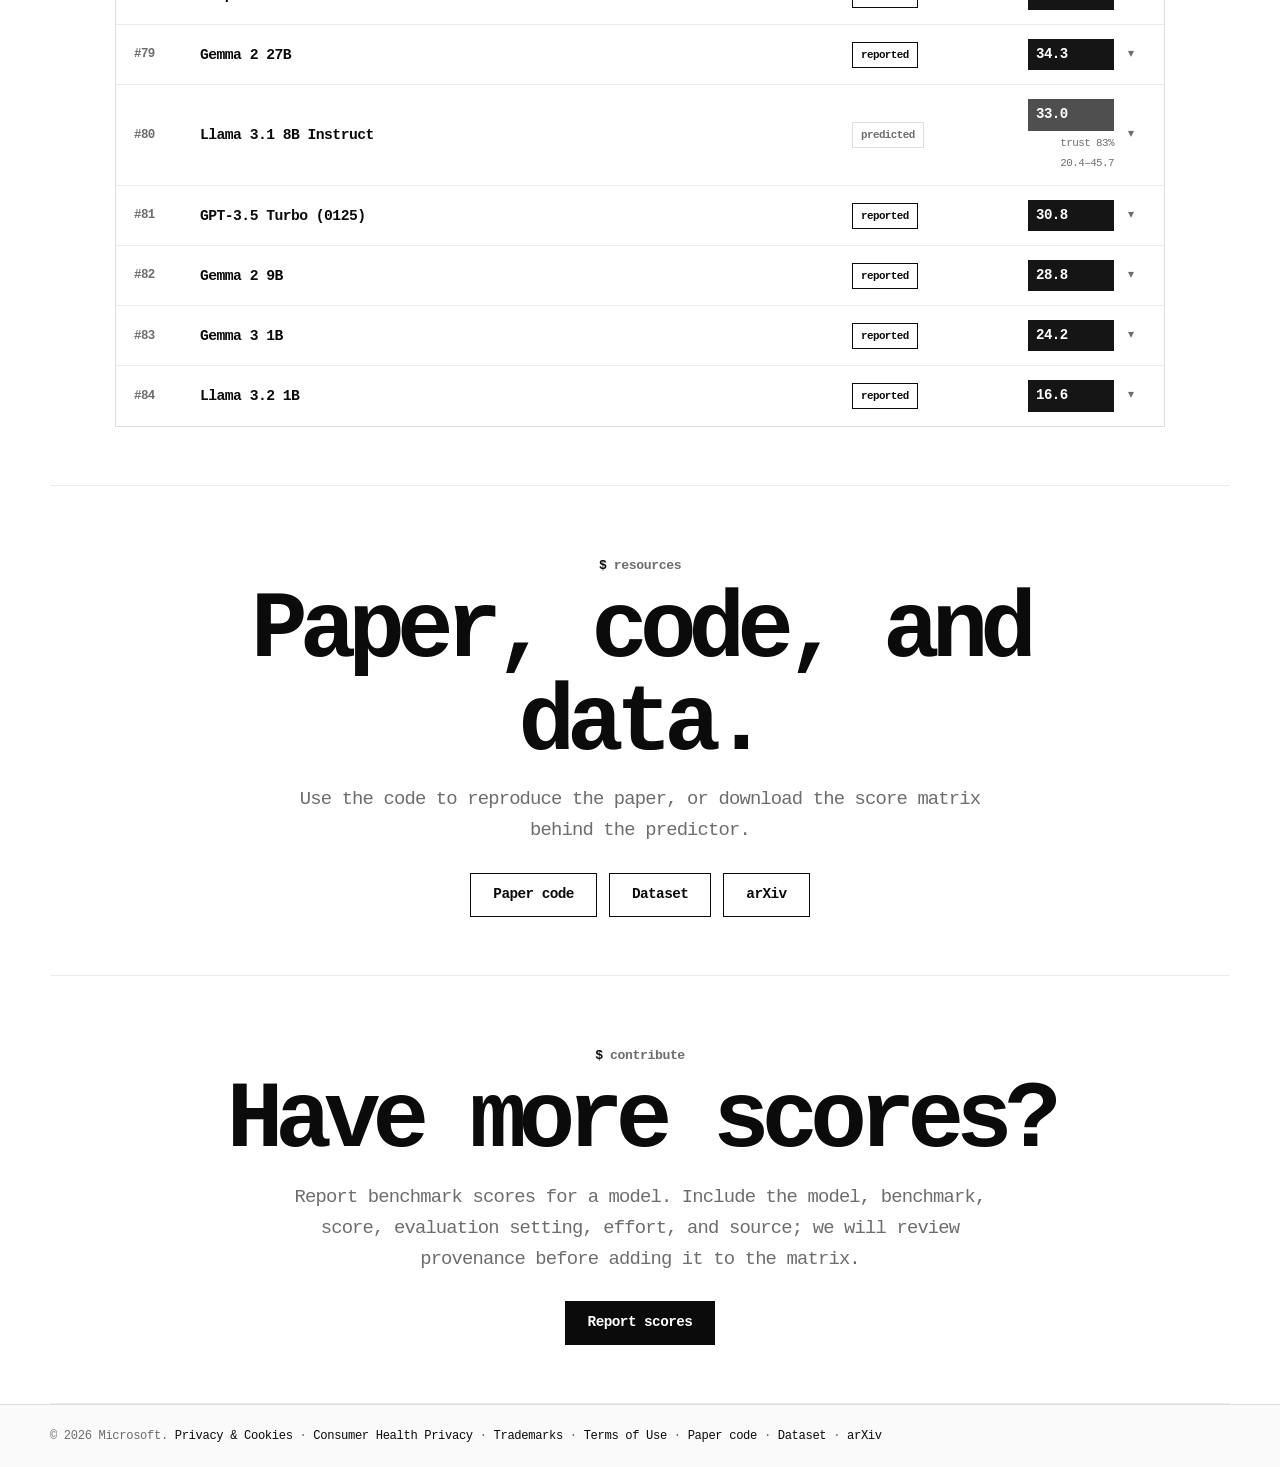
==== commit 01397c7e: "Add required website compliance disclosures Co-authored-by: Copilot <223556219+Copilot@users.noreply" ====
--- a/website/index.html
+++ b/website/index.html
@@ -98,7 +98,7 @@
 </section>
 
 <footer>
-  <div class="wrap">Copyright &copy; 2026 Yuchen Zeng &amp; Dimitris Papailiopoulos. <a href="https://github.com/microsoft/benchpress">Paper code</a> · <a href="https://huggingface.co/datasets/yzeng58/benchpress-score-matrix">Dataset</a> · <a href="https://arxiv.org/search/cs?query=BenchPress+Yuchen+Zeng&searchtype=all">arXiv</a></div>
+  <div class="wrap">&copy; 2026 Microsoft. <a href="https://go.microsoft.com/fwlink/?LinkId=521839">Privacy &amp; Cookies</a> · <a href="https://go.microsoft.com/fwlink/?linkid=2259814">Consumer Health Privacy</a> · <a href="https://www.microsoft.com/trademarks">Trademarks</a> · <a href="https://go.microsoft.com/fwlink/?LinkID=206977">Terms of Use</a> · <a href="https://github.com/microsoft/benchpress">Paper code</a> · <a href="https://huggingface.co/datasets/yzeng58/benchpress-score-matrix">Dataset</a> · <a href="https://arxiv.org/search/cs?query=BenchPress+Yuchen+Zeng&searchtype=all">arXiv</a></div>
 </footer>
 
 <script src="app.js?v=16"></script>
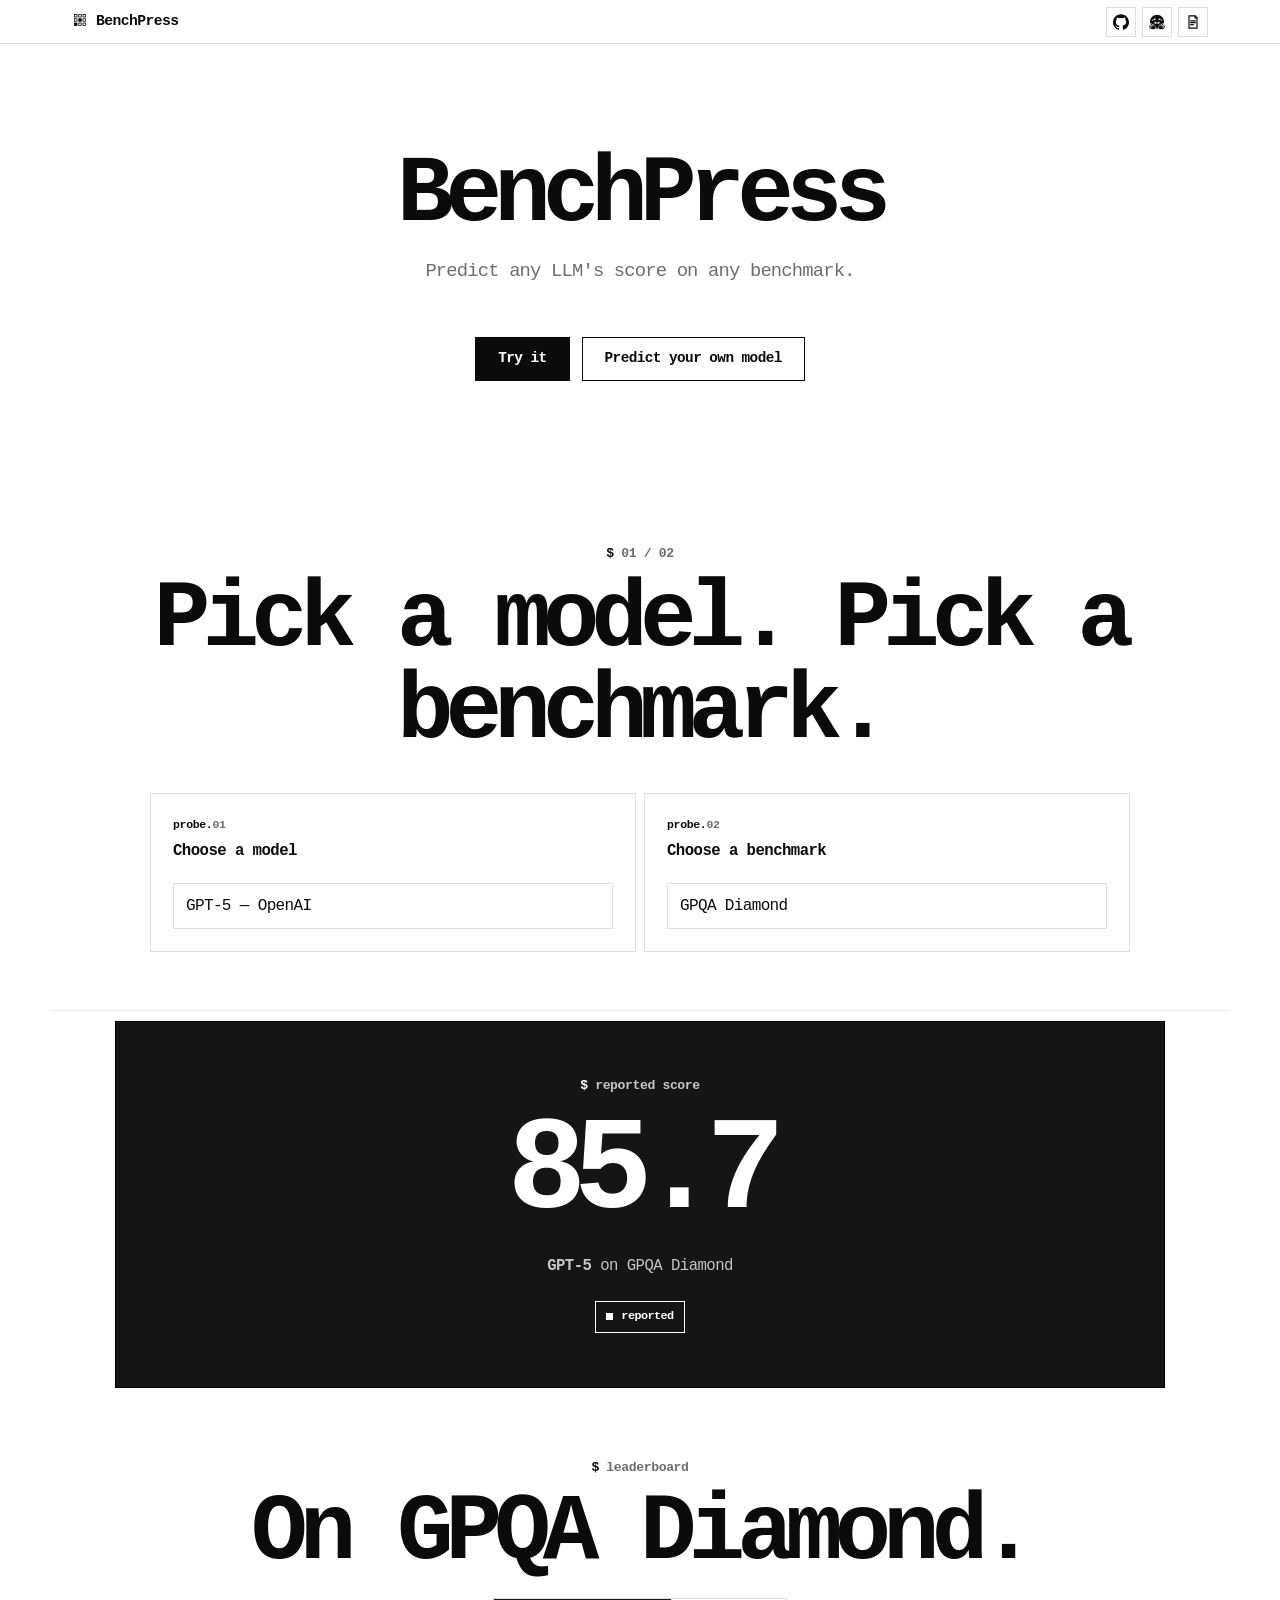
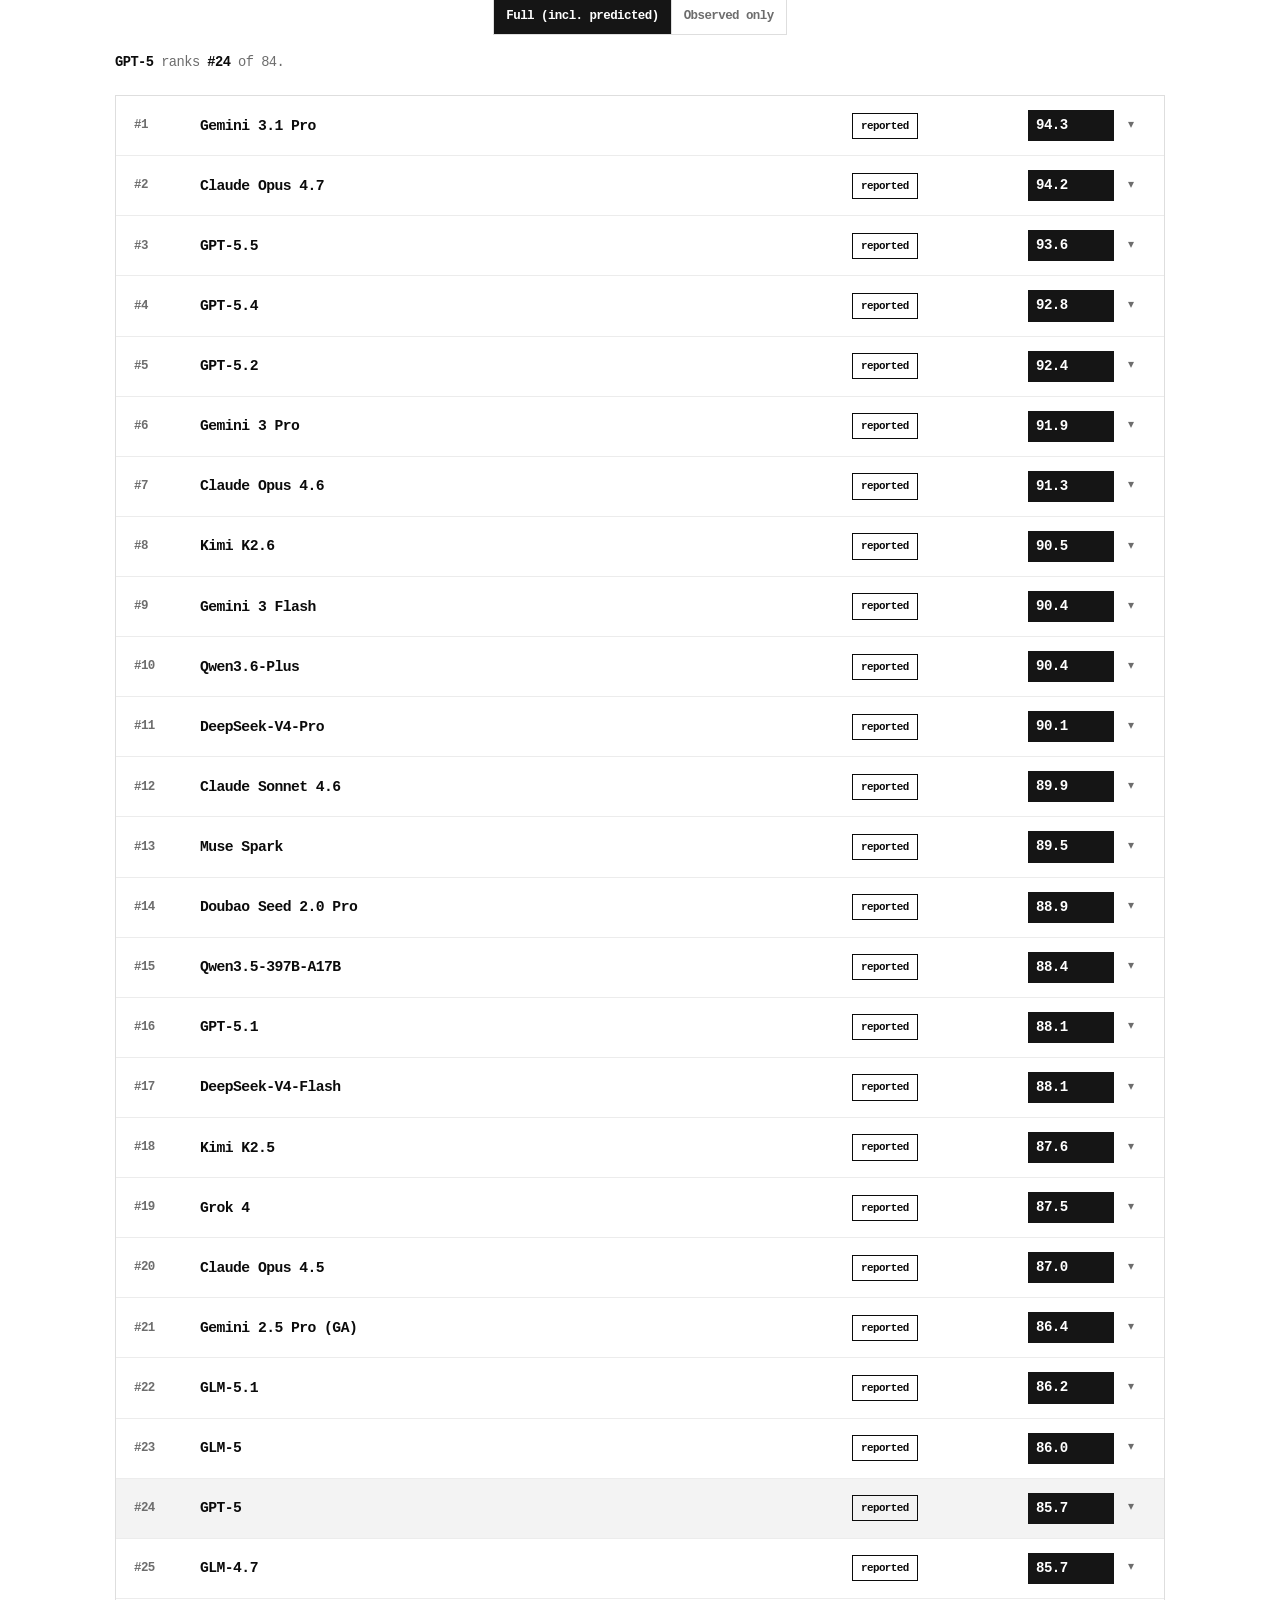
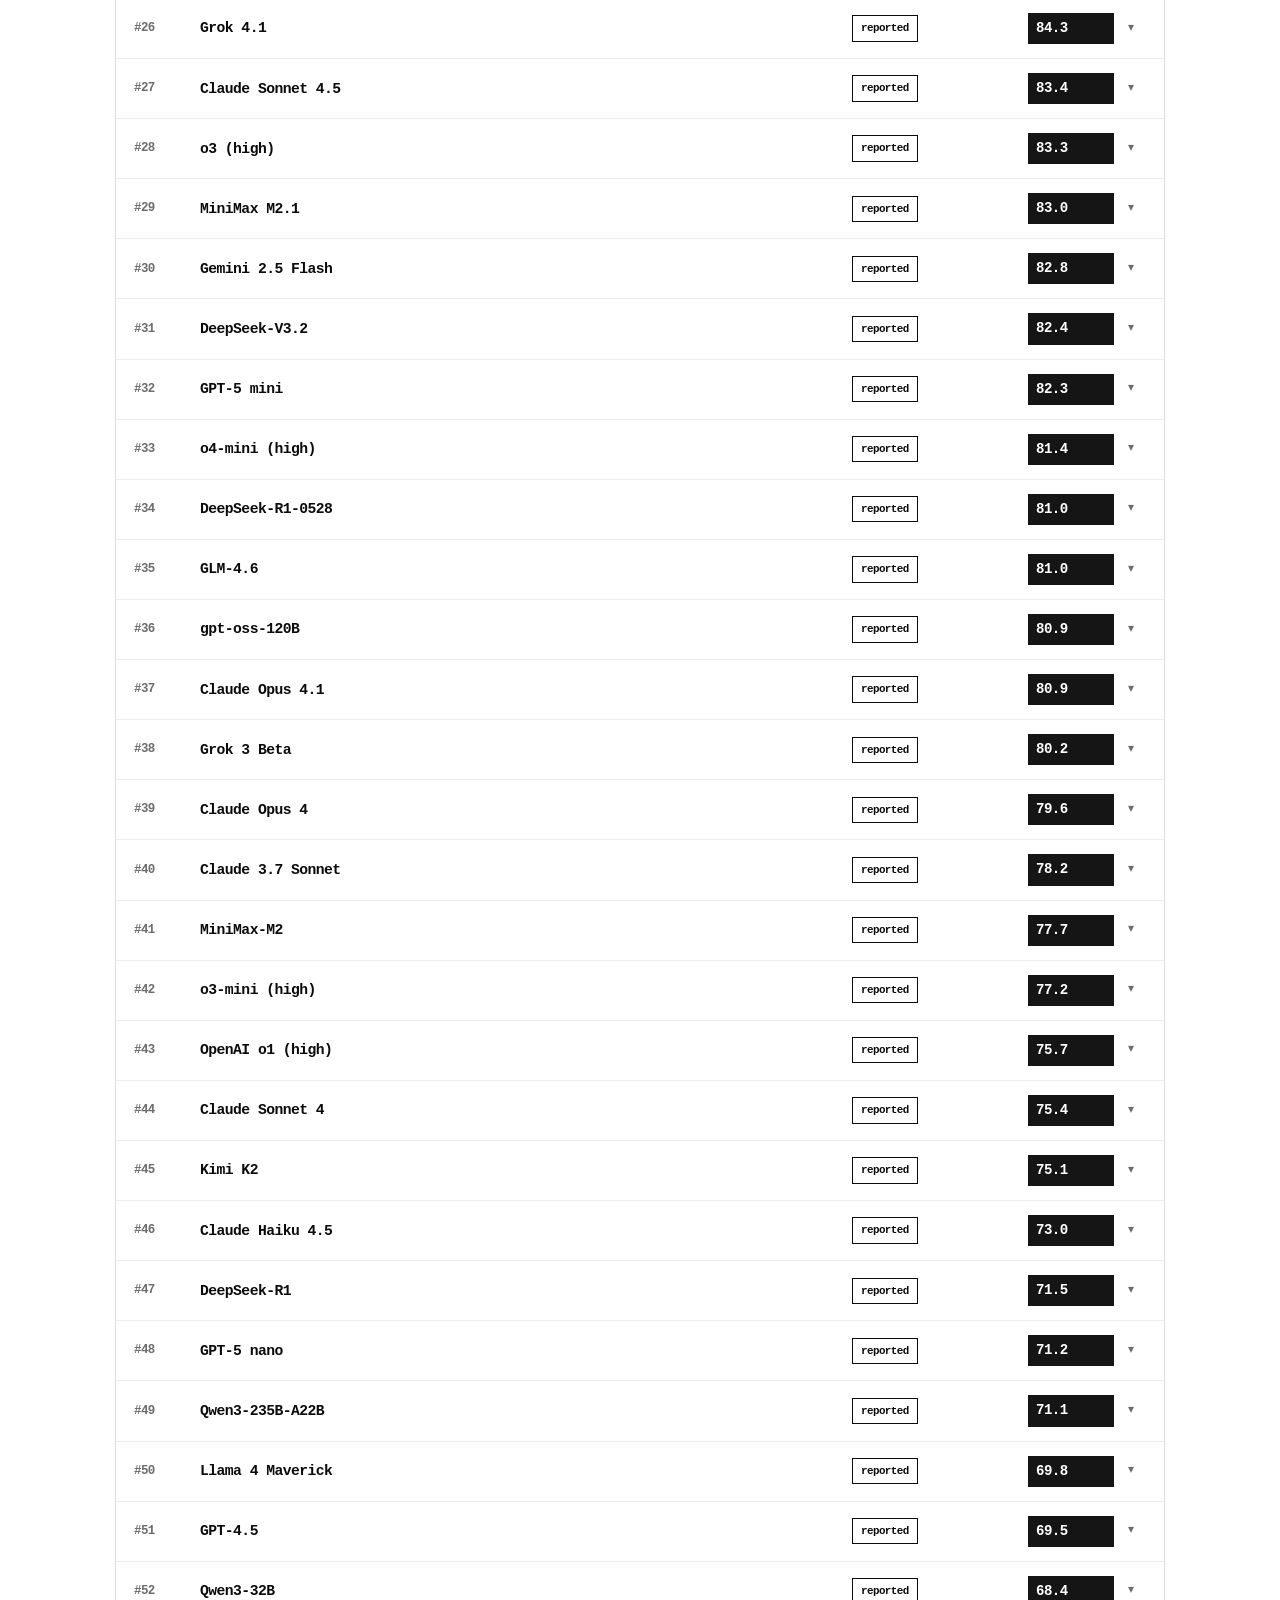
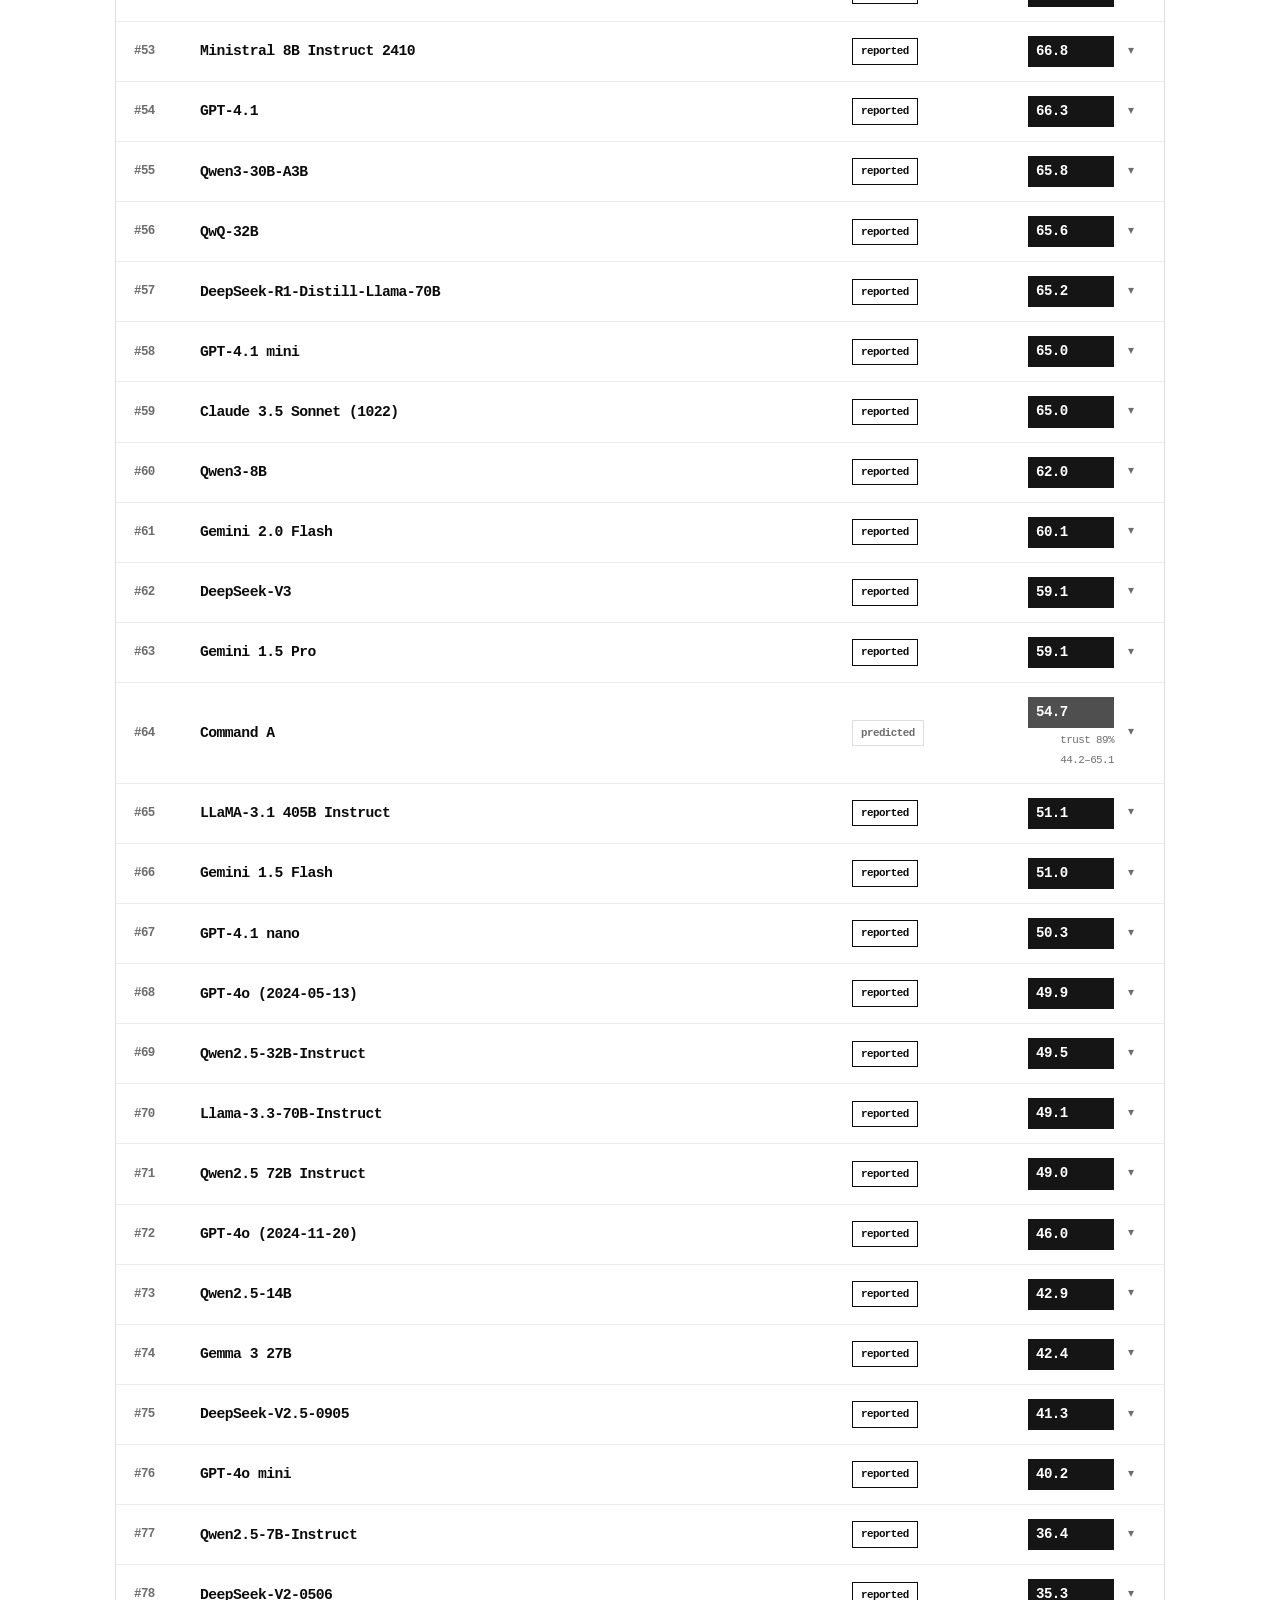
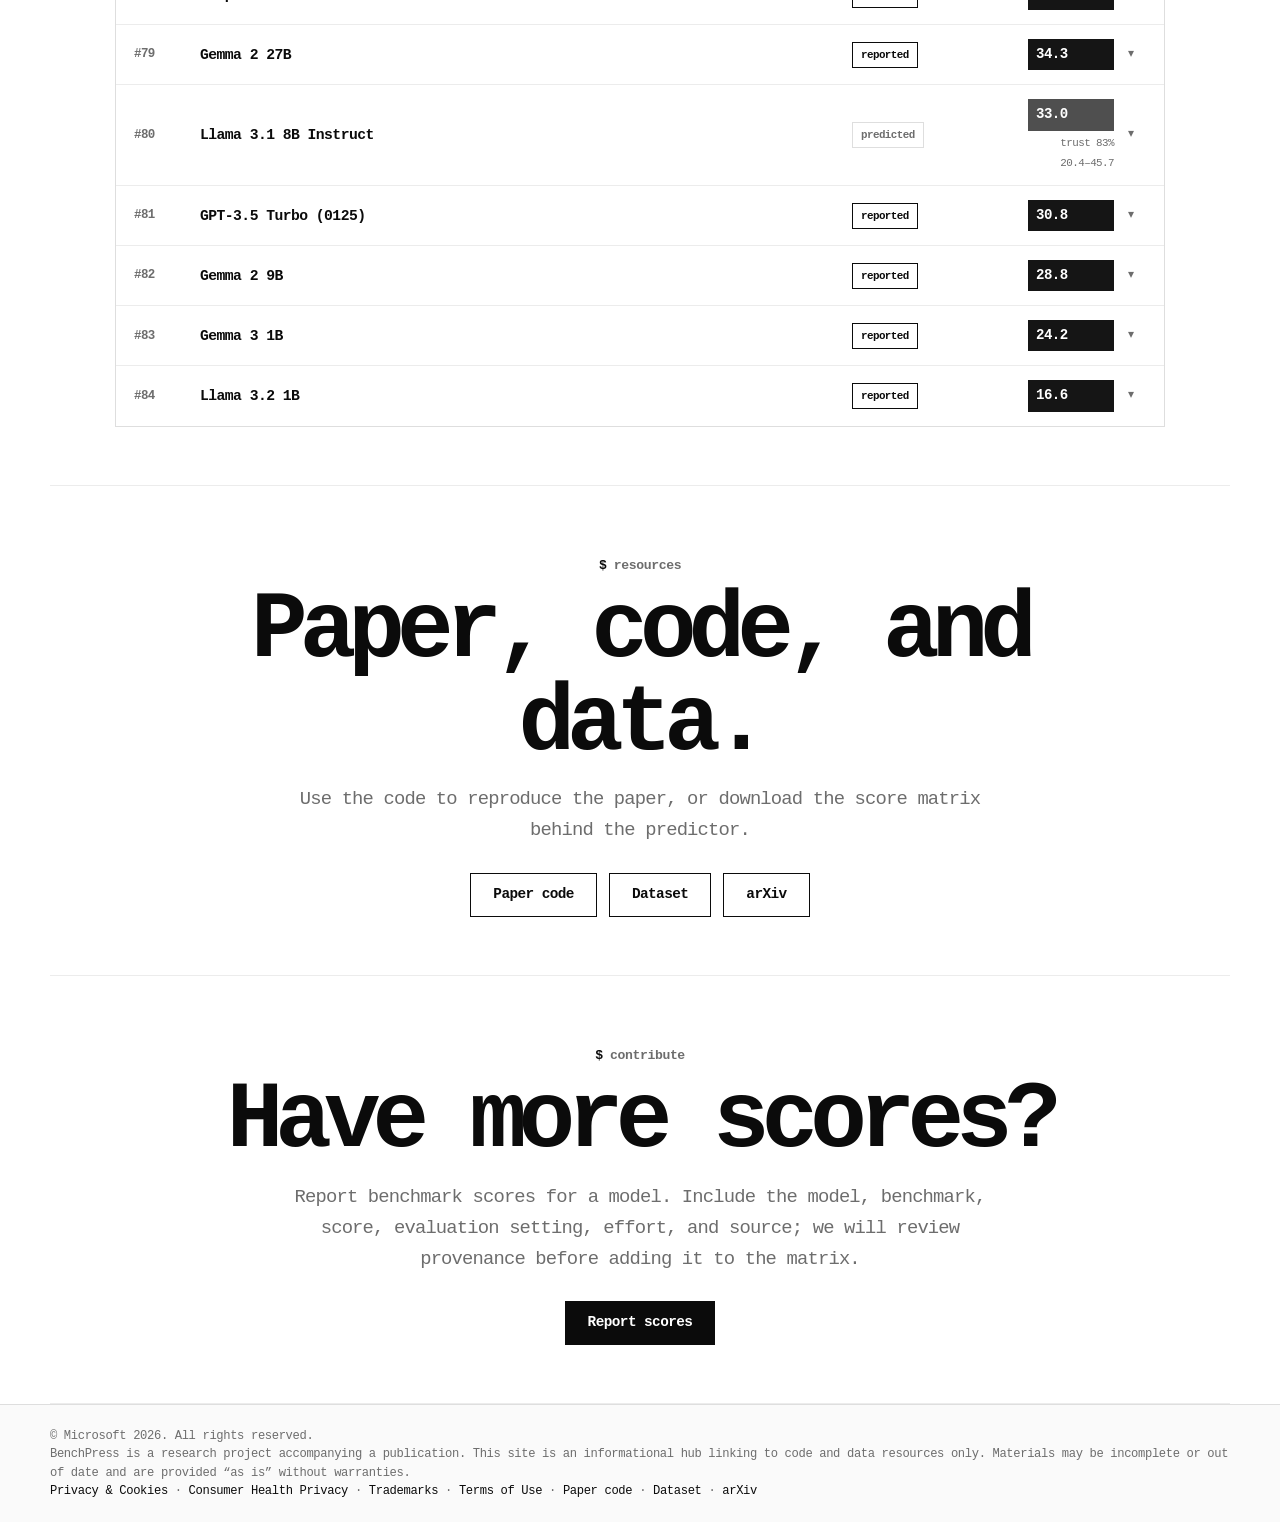
==== commit c6c0c16e: "website: update footer to Microsoft Legal-approved language Per Pamela Lew (CELA) review for RelTrac" ====
--- a/website/index.html
+++ b/website/index.html
@@ -16,7 +16,7 @@
       <a class="icon-link" href="https://github.com/microsoft/benchpress" target="_blank" rel="noopener" aria-label="GitHub" title="GitHub">
         <svg viewBox="0 0 24 24" aria-hidden="true"><path d="M12 .297c-6.63 0-12 5.373-12 12 0 5.303 3.438 9.8 8.205 11.385.6.113.82-.258.82-.577 0-.285-.01-1.04-.015-2.04-3.338.724-4.042-1.61-4.042-1.61-.546-1.385-1.335-1.755-1.335-1.755-1.087-.744.084-.729.084-.729 1.205.084 1.838 1.236 1.838 1.236 1.07 1.835 2.809 1.305 3.495.998.108-.776.417-1.305.76-1.605-2.665-.3-5.466-1.332-5.466-5.93 0-1.31.465-2.38 1.235-3.22-.135-.303-.54-1.523.105-3.176 0 0 1.005-.322 3.3 1.23.96-.267 1.98-.399 3-.405 1.02.006 2.04.138 3 .405 2.28-1.552 3.285-1.23 3.285-1.23.645 1.653.24 2.873.12 3.176.765.84 1.23 1.91 1.23 3.22 0 4.61-2.805 5.625-5.475 5.92.42.36.81 1.096.81 2.22 0 1.606-.015 2.896-.015 3.286 0 .315.21.69.825.57C20.565 22.092 24 17.592 24 12.297c0-6.627-5.373-12-12-12"/></svg>
       </a>
-      <a class="icon-link" href="https://huggingface.co/datasets/yzeng58/benchpress-score-matrix" target="_blank" rel="noopener" aria-label="Hugging Face dataset" title="Hugging Face">
+      <a class="icon-link" href="https://huggingface.co/datasets/microsoft/benchpress-score-matrix" target="_blank" rel="noopener" aria-label="Hugging Face dataset" title="Hugging Face">
         <svg viewBox="0 0 24 24" aria-hidden="true"><path d="M12.025 1.13c-5.77 0-10.449 4.647-10.449 10.378 0 1.112.178 2.181.503 3.185.064-.222.203-.444.416-.577a.96.96 0 0 1 .524-.15c.293 0 .584.124.84.284.278.173.48.408.71.694.226.282.458.611.684.951v-.014c.017-.324.106-.622.264-.874s.403-.487.762-.543c.3-.047.596.06.787.203s.31.313.4.467c.15.257.212.468.233.542.01.026.653 1.552 1.657 2.54.616.605 1.01 1.223 1.082 1.912.055.537-.096 1.059-.38 1.572.637.121 1.294.187 1.967.187.657 0 1.298-.063 1.921-.178-.287-.517-.44-1.041-.384-1.581.07-.69.465-1.307 1.081-1.913 1.004-.987 1.647-2.513 1.657-2.539.021-.074.083-.285.233-.542.09-.154.208-.323.4-.467a1.08 1.08 0 0 1 .787-.203c.359.056.604.29.762.543s.247.55.265.874v.015c.225-.34.457-.67.683-.952.23-.286.432-.52.71-.694.257-.16.547-.284.84-.285a.97.97 0 0 1 .524.151c.228.143.373.388.43.625l.006.04a10.3 10.3 0 0 0 .534-3.273c0-5.731-4.678-10.378-10.449-10.378M8.327 6.583a1.5 1.5 0 0 1 .713.174 1.487 1.487 0 0 1 .617 2.013c-.183.343-.762-.214-1.102-.094-.38.134-.532.914-.917.71a1.487 1.487 0 0 1 .69-2.803m7.486 0a1.487 1.487 0 0 1 .689 2.803c-.385.204-.536-.576-.916-.71-.34-.12-.92.437-1.103.094a1.487 1.487 0 0 1 .617-2.013 1.5 1.5 0 0 1 .713-.174m-10.68 1.55a.96.96 0 1 1 0 1.921.96.96 0 0 1 0-1.92m13.838 0a.96.96 0 1 1 0 1.92.96.96 0 0 1 0-1.92M8.489 11.458c.588.01 1.965 1.157 3.572 1.164 1.607-.007 2.984-1.155 3.572-1.164.196-.003.305.12.305.454 0 .886-.424 2.328-1.563 3.202-.22-.756-1.396-1.366-1.63-1.32q-.011.001-.02.006l-.044.026-.01.008-.03.024q-.018.017-.035.036l-.032.04a1 1 0 0 0-.058.09l-.014.025q-.049.088-.11.19a1 1 0 0 1-.083.116 1.2 1.2 0 0 1-.173.18q-.035.029-.075.058a1.3 1.3 0 0 1-.251-.243 1 1 0 0 1-.076-.107c-.124-.193-.177-.363-.337-.444-.034-.016-.104-.008-.2.022q-.094.03-.216.087-.06.028-.125.063l-.13.074q-.067.04-.136.086a3 3 0 0 0-.135.096 3 3 0 0 0-.26.219 2 2 0 0 0-.12.121 2 2 0 0 0-.106.128l-.002.002a2 2 0 0 0-.09.132l-.001.001a1.2 1.2 0 0 0-.105.212q-.013.036-.024.073c-1.139-.875-1.563-2.317-1.563-3.203 0-.334.109-.457.305-.454m.836 10.354c.824-1.19.766-2.082-.365-3.194-1.13-1.112-1.789-2.738-1.789-2.738s-.246-.945-.806-.858-.97 1.499.202 2.362c1.173.864-.233 1.45-.685.64-.45-.812-1.683-2.896-2.322-3.295s-1.089-.175-.938.647 2.822 2.813 2.562 3.244-1.176-.506-1.176-.506-2.866-2.567-3.49-1.898.473 1.23 2.037 2.16c1.564.932 1.686 1.178 1.464 1.53s-3.675-2.511-4-1.297c-.323 1.214 3.524 1.567 3.287 2.405-.238.839-2.71-1.587-3.216-.642-.506.946 3.49 2.056 3.522 2.064 1.29.33 4.568 1.028 5.713-.624m5.349 0c-.824-1.19-.766-2.082.365-3.194 1.13-1.112 1.789-2.738 1.789-2.738s.246-.945.806-.858.97 1.499-.202 2.362c-1.173.864.233 1.45.685.64.451-.812 1.683-2.896 2.322-3.295s1.089-.175.938.647-2.822 2.813-2.562 3.244 1.176-.506 1.176-.506 2.866-2.567 3.49-1.898-.473 1.23-2.037 2.16c-1.564.932-1.686 1.178-1.464 1.53s3.675-2.511 4-1.297c.323 1.214-3.524 1.567-3.287 2.405.238.839 2.71-1.587 3.216-.642.506.946-3.49 2.056-3.522 2.064-1.29.33-4.568 1.028-5.713-.624"/></svg>
       </a>
       <a class="icon-link" href="https://arxiv.org/search/cs?query=BenchPress+Yuchen+Zeng&searchtype=all" target="_blank" rel="noopener" aria-label="arXiv" title="arXiv">
@@ -82,7 +82,7 @@
   <p class="tile-sub">Use the code to reproduce the paper, or download the score matrix behind the predictor.</p>
   <div class="btn-row">
     <a href="https://github.com/microsoft/benchpress" class="btn btn-outline">Paper code</a>
-    <a href="https://huggingface.co/datasets/yzeng58/benchpress-score-matrix" class="btn btn-outline">Dataset</a>
+    <a href="https://huggingface.co/datasets/microsoft/benchpress-score-matrix" class="btn btn-outline">Dataset</a>
     <a href="https://arxiv.org/search/cs?query=BenchPress+Yuchen+Zeng&searchtype=all" class="btn btn-outline">arXiv</a>
   </div>
 </section>
@@ -98,7 +98,11 @@
 </section>
 
 <footer>
-  <div class="wrap">&copy; 2026 Microsoft. <a href="https://go.microsoft.com/fwlink/?LinkId=521839">Privacy &amp; Cookies</a> · <a href="https://go.microsoft.com/fwlink/?linkid=2259814">Consumer Health Privacy</a> · <a href="https://www.microsoft.com/trademarks">Trademarks</a> · <a href="https://go.microsoft.com/fwlink/?LinkID=206977">Terms of Use</a> · <a href="https://github.com/microsoft/benchpress">Paper code</a> · <a href="https://huggingface.co/datasets/yzeng58/benchpress-score-matrix">Dataset</a> · <a href="https://arxiv.org/search/cs?query=BenchPress+Yuchen+Zeng&searchtype=all">arXiv</a></div>
+  <div class="wrap">
+    <p>&copy; Microsoft 2026. All rights reserved.</p>
+    <p>BenchPress is a research project accompanying a publication. This site is an informational hub linking to code and data resources only. Materials may be incomplete or out of date and are provided &ldquo;as is&rdquo; without warranties.</p>
+    <p><a href="https://go.microsoft.com/fwlink/?LinkId=521839">Privacy &amp; Cookies</a> · <a href="https://go.microsoft.com/fwlink/?linkid=2259814">Consumer Health Privacy</a> · <a href="https://www.microsoft.com/trademarks">Trademarks</a> · <a href="https://go.microsoft.com/fwlink/?LinkID=206977">Terms of Use</a> · <a href="https://github.com/microsoft/benchpress">Paper code</a> · <a href="https://huggingface.co/datasets/microsoft/benchpress-score-matrix">Dataset</a> · <a href="https://arxiv.org/search/cs?query=BenchPress+Yuchen+Zeng&searchtype=all">arXiv</a></p>
+  </div>
 </footer>
 
 <script src="app.js?v=16"></script>
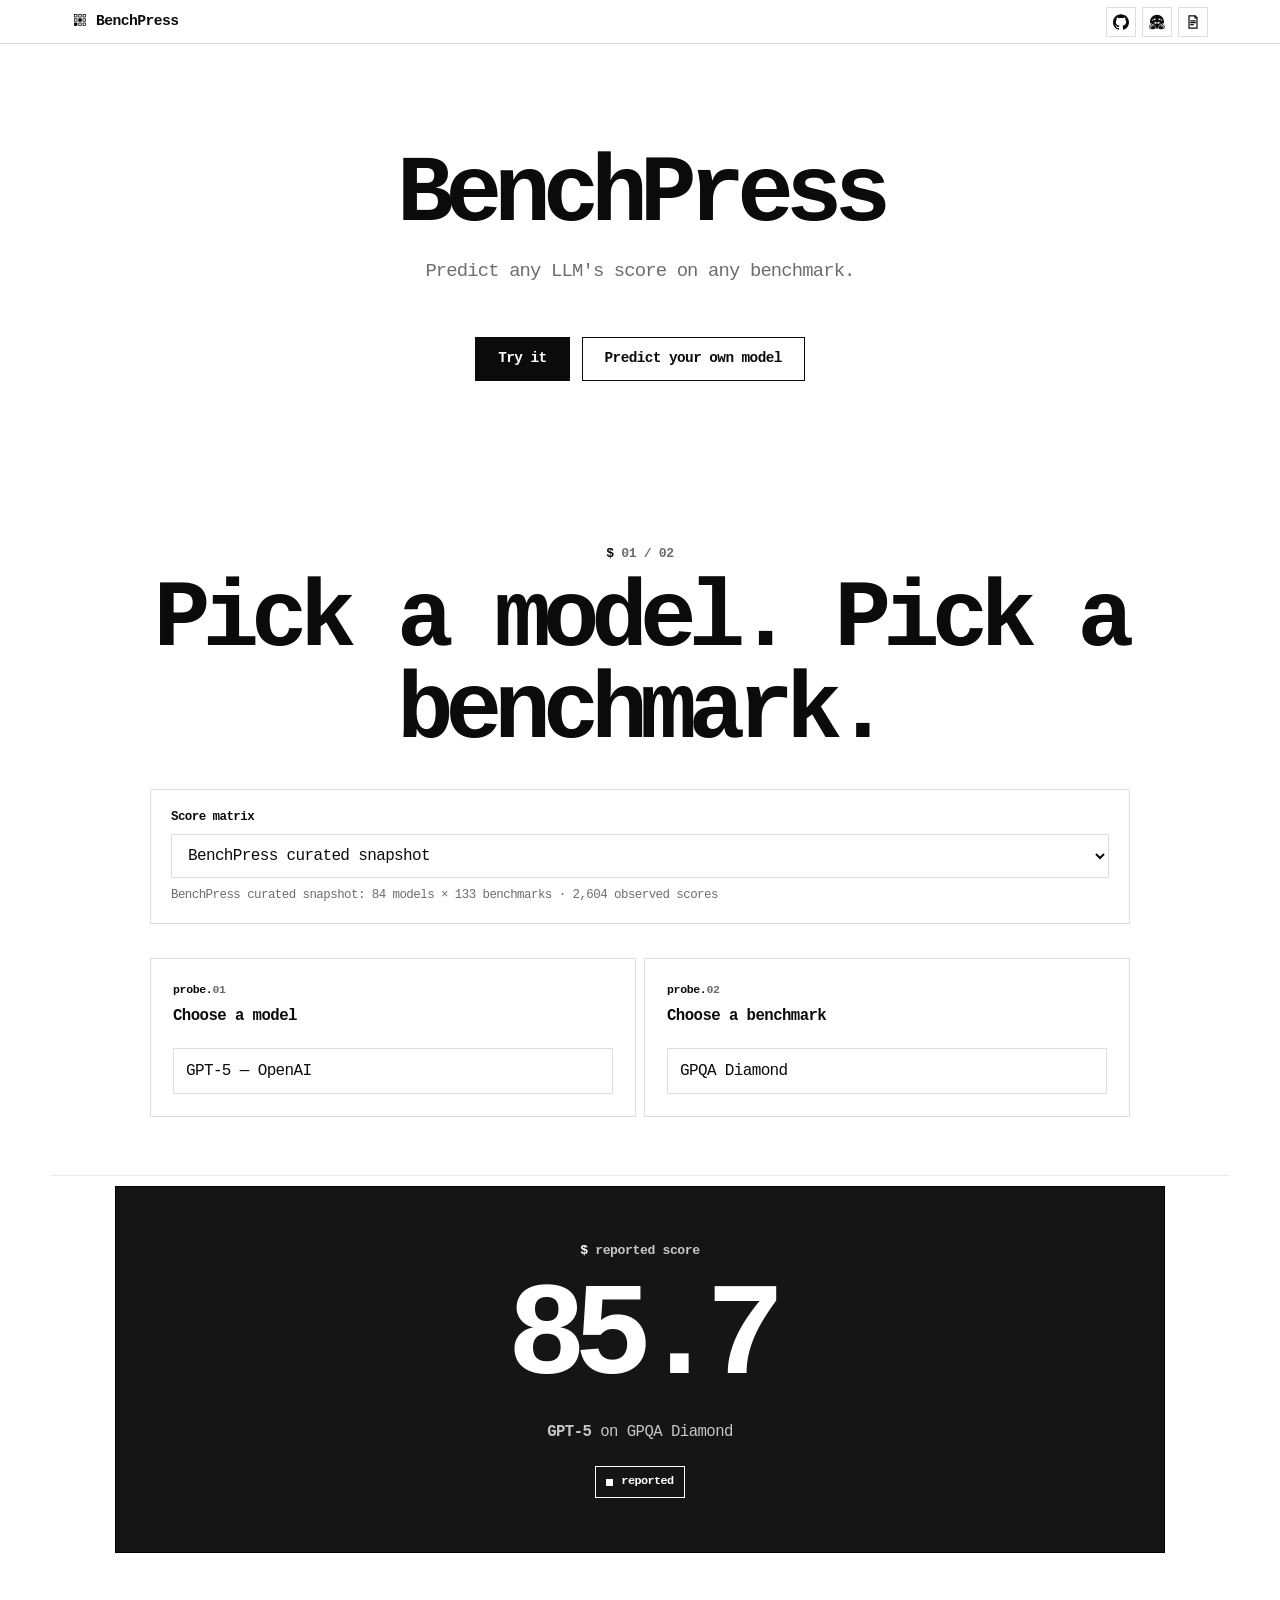
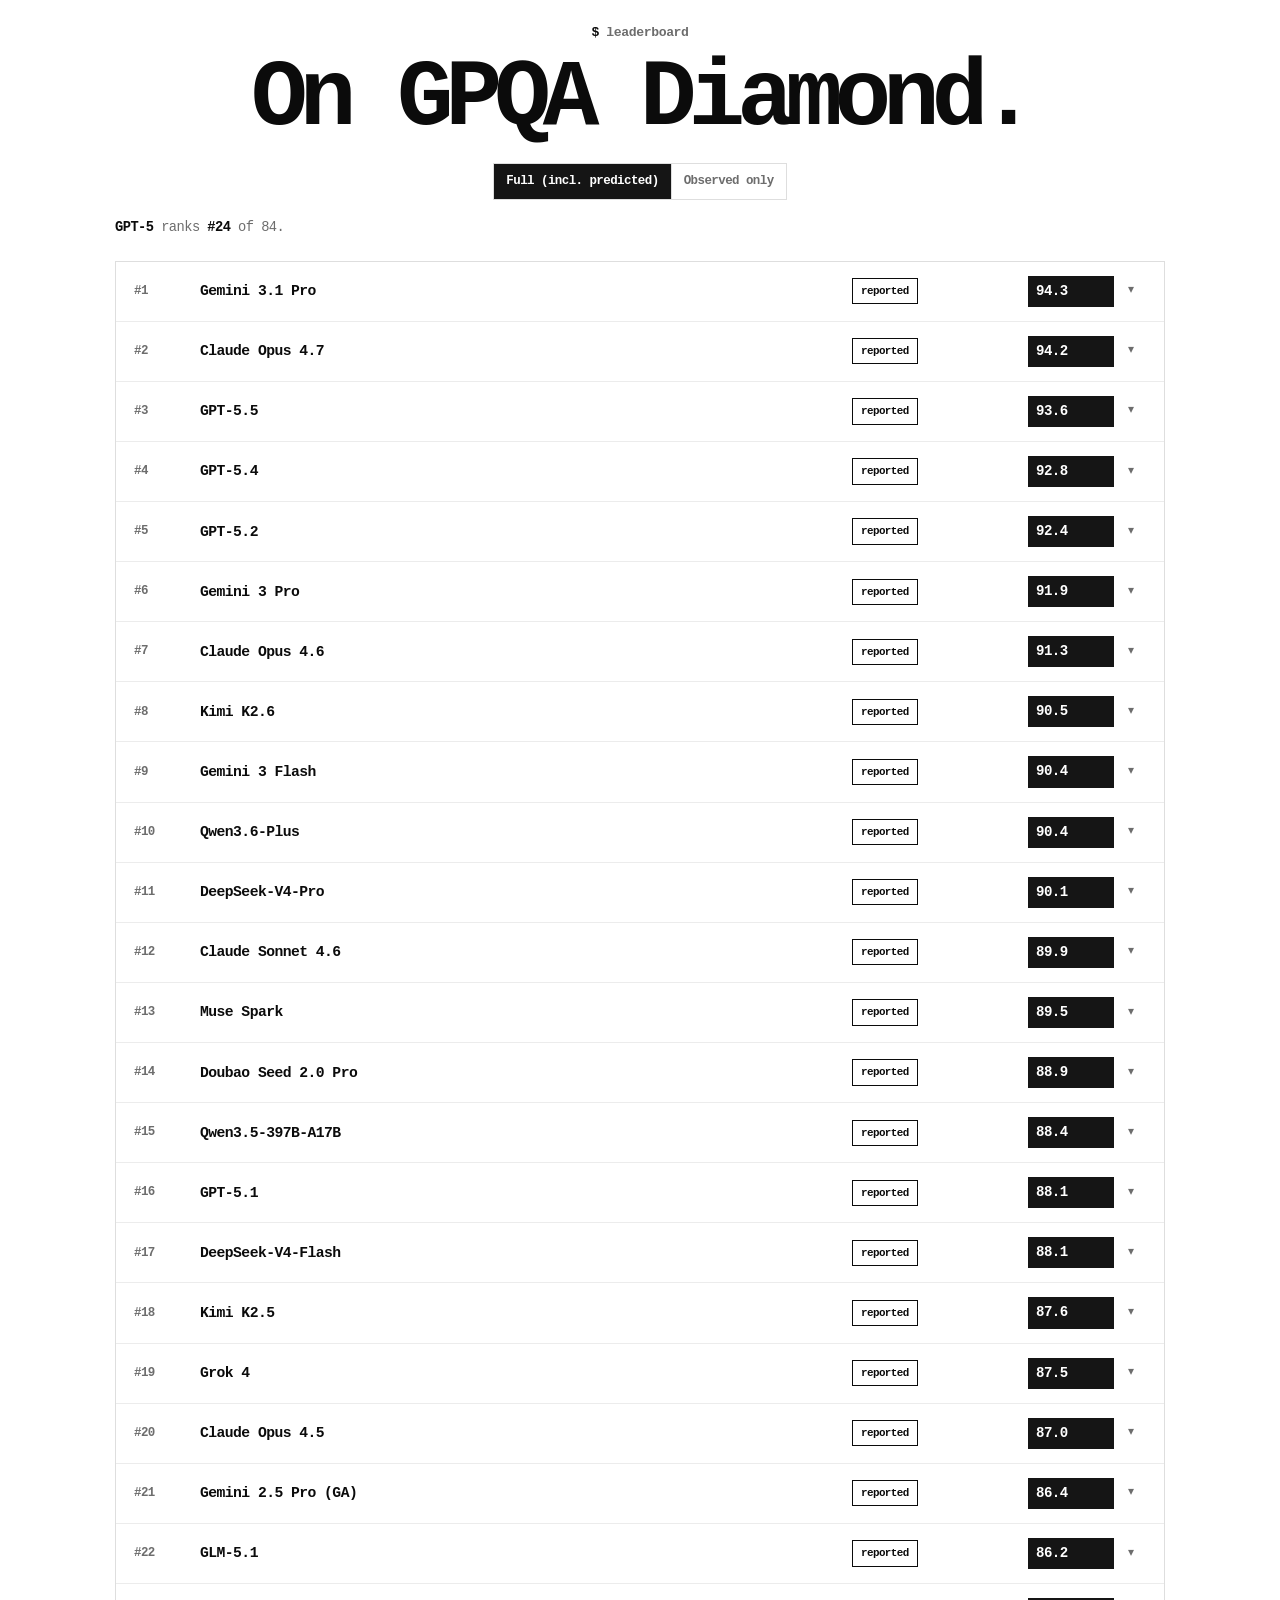
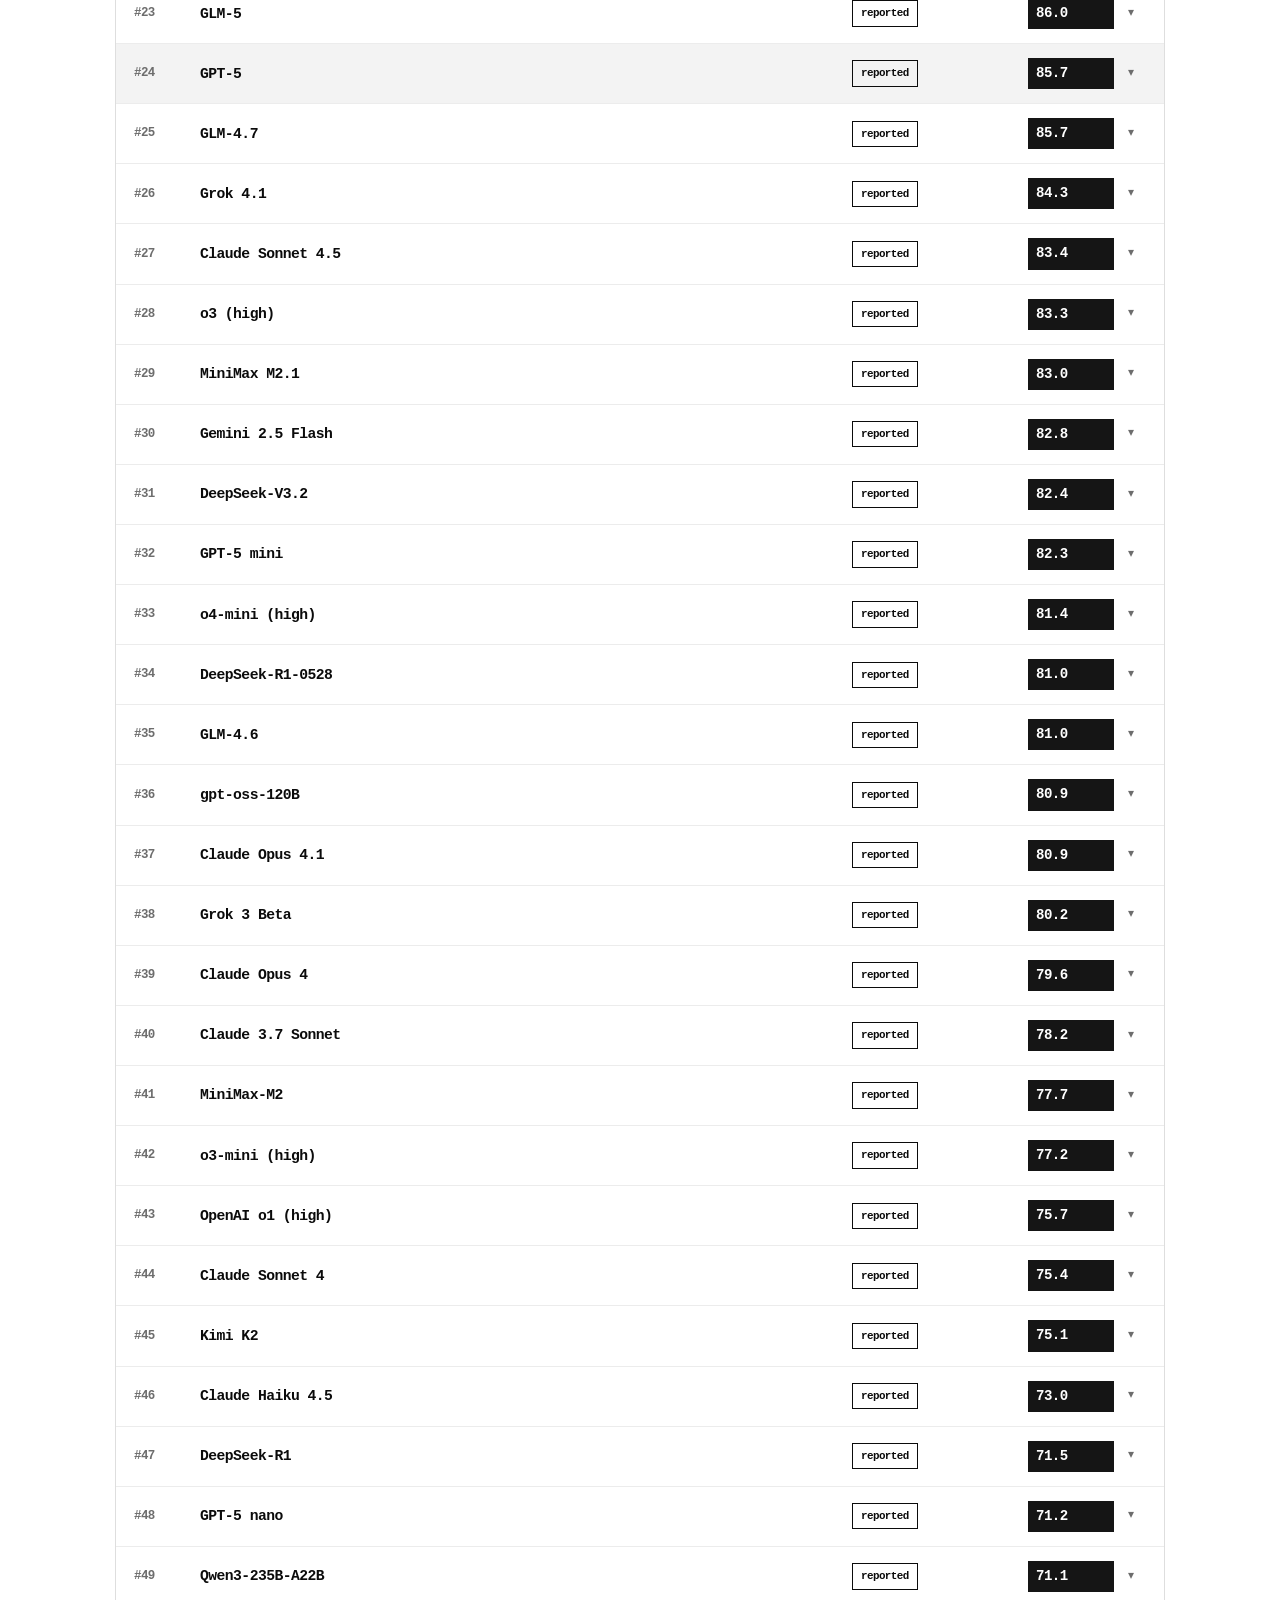
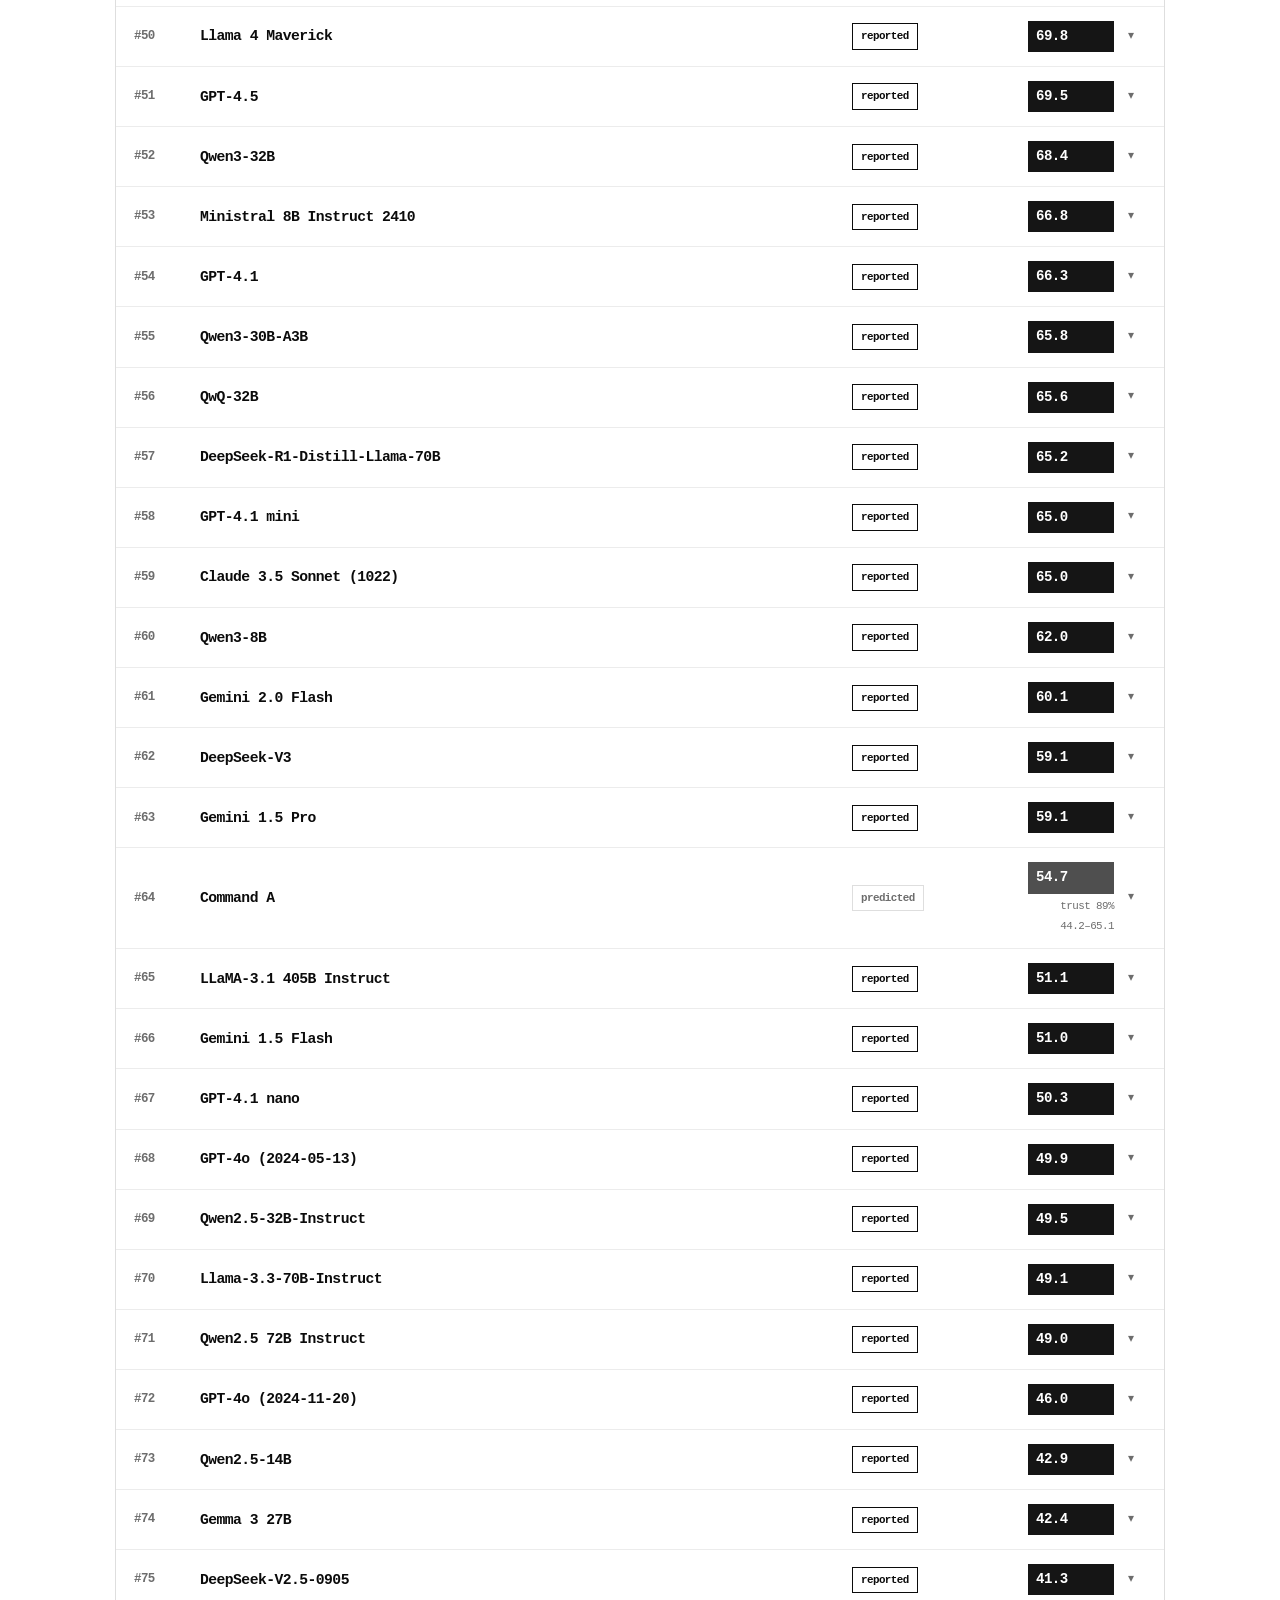
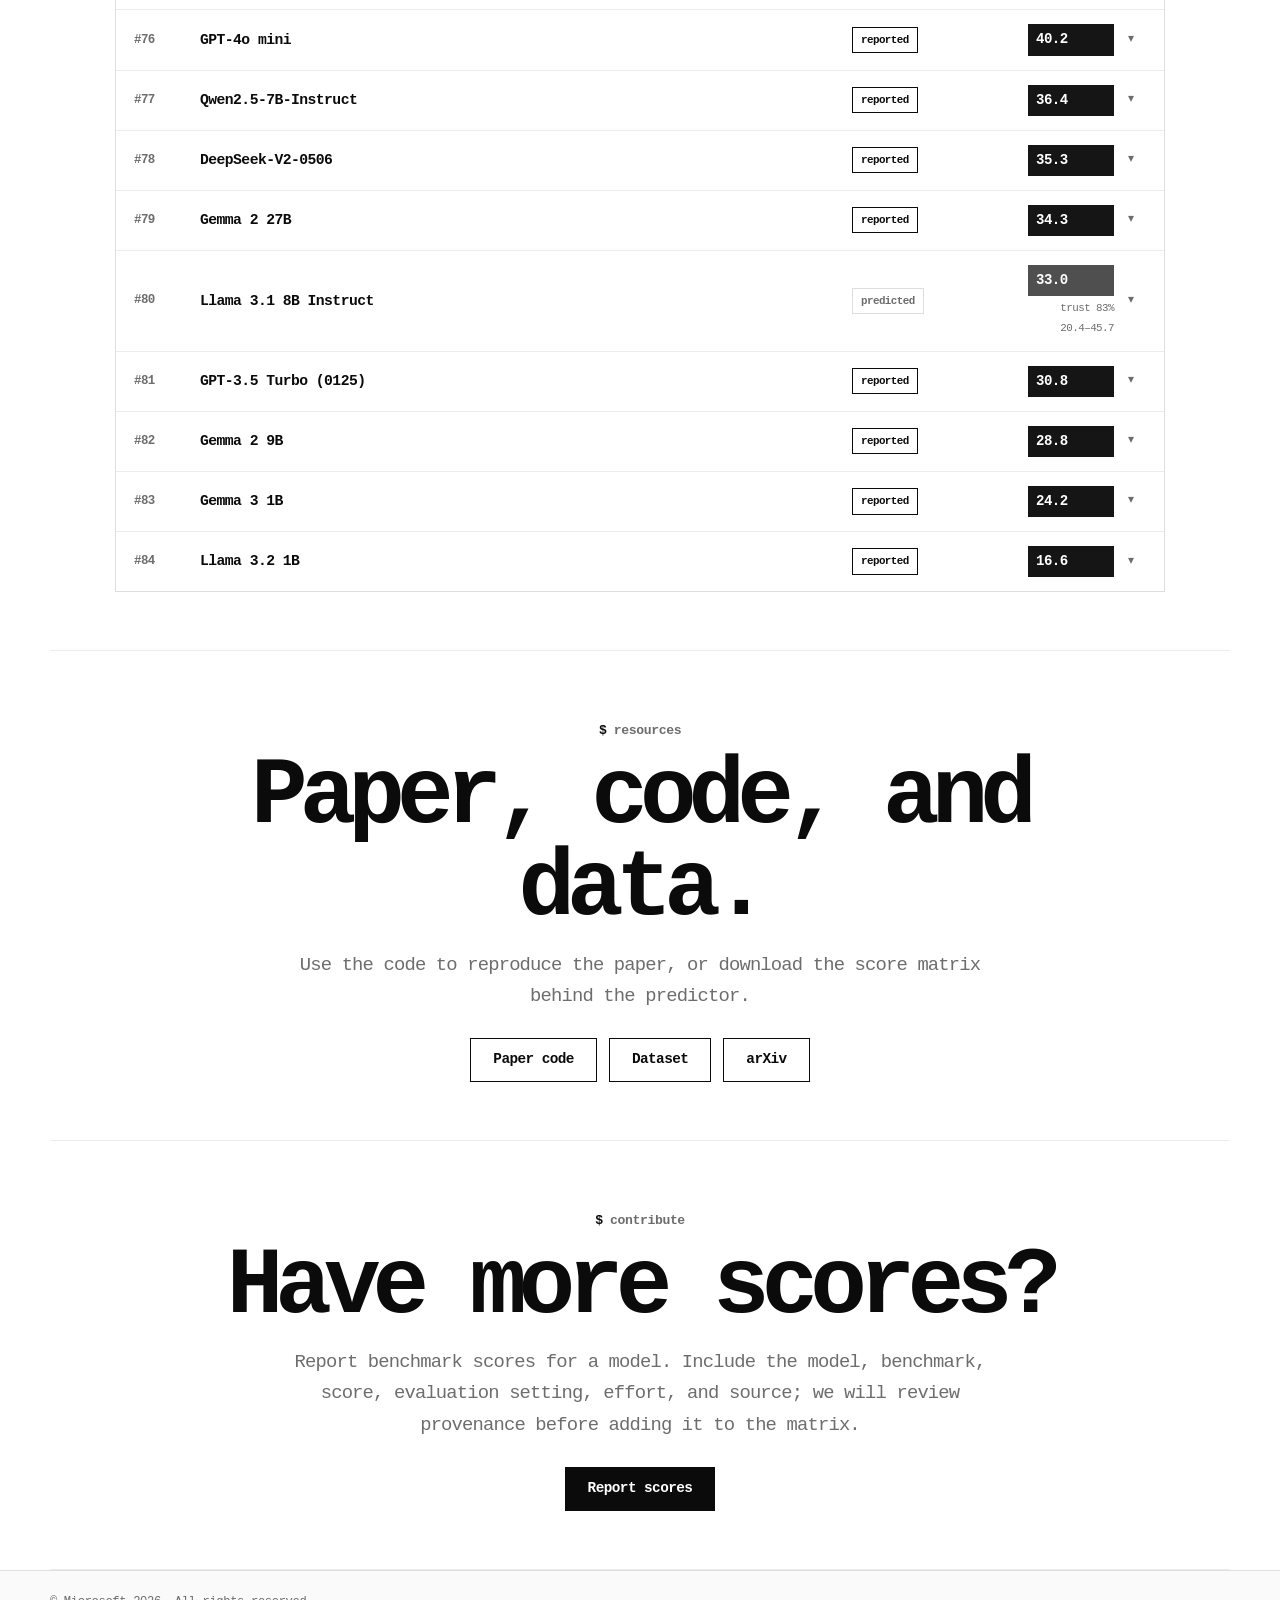
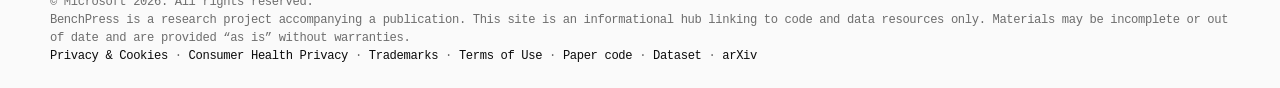
==== commit f7477876: "Integrate score matrices into the existing site Co-authored-by: Copilot <223556219+Copilot@users.nor" ====
--- a/website/index.html
+++ b/website/index.html
@@ -6,6 +6,7 @@
 <title>BenchPress · Predict LLM Scores</title>
 <link rel="icon" href="data:image/svg+xml,%3Csvg xmlns='http://www.w3.org/2000/svg' viewBox='0 0 64 64'%3E%3Crect width='64' height='64' fill='white'/%3E%3Cg stroke='%23000' stroke-width='3' fill='white'%3E%3Crect x='10' y='10' width='10' height='10'/%3E%3Crect x='27' y='10' width='10' height='10'/%3E%3Crect x='44' y='10' width='10' height='10'/%3E%3Crect x='10' y='27' width='10' height='10'/%3E%3Crect x='27' y='27' width='10' height='10' fill='%23000'/%3E%3Crect x='44' y='27' width='10' height='10'/%3E%3Crect x='10' y='44' width='10' height='10' fill='%23000'/%3E%3Crect x='27' y='44' width='10' height='10'/%3E%3Crect x='44' y='44' width='10' height='10'/%3E%3C/g%3E%3C/svg%3E">
 <link rel="stylesheet" href="style.css?v=19">
+<link rel="stylesheet" href="matrix-picker.css?v=3">
 </head>
 <body>
 
@@ -19,7 +20,7 @@
       <a class="icon-link" href="https://huggingface.co/datasets/microsoft/benchpress-score-matrix" target="_blank" rel="noopener" aria-label="Hugging Face dataset" title="Hugging Face">
         <svg viewBox="0 0 24 24" aria-hidden="true"><path d="M12.025 1.13c-5.77 0-10.449 4.647-10.449 10.378 0 1.112.178 2.181.503 3.185.064-.222.203-.444.416-.577a.96.96 0 0 1 .524-.15c.293 0 .584.124.84.284.278.173.48.408.71.694.226.282.458.611.684.951v-.014c.017-.324.106-.622.264-.874s.403-.487.762-.543c.3-.047.596.06.787.203s.31.313.4.467c.15.257.212.468.233.542.01.026.653 1.552 1.657 2.54.616.605 1.01 1.223 1.082 1.912.055.537-.096 1.059-.38 1.572.637.121 1.294.187 1.967.187.657 0 1.298-.063 1.921-.178-.287-.517-.44-1.041-.384-1.581.07-.69.465-1.307 1.081-1.913 1.004-.987 1.647-2.513 1.657-2.539.021-.074.083-.285.233-.542.09-.154.208-.323.4-.467a1.08 1.08 0 0 1 .787-.203c.359.056.604.29.762.543s.247.55.265.874v.015c.225-.34.457-.67.683-.952.23-.286.432-.52.71-.694.257-.16.547-.284.84-.285a.97.97 0 0 1 .524.151c.228.143.373.388.43.625l.006.04a10.3 10.3 0 0 0 .534-3.273c0-5.731-4.678-10.378-10.449-10.378M8.327 6.583a1.5 1.5 0 0 1 .713.174 1.487 1.487 0 0 1 .617 2.013c-.183.343-.762-.214-1.102-.094-.38.134-.532.914-.917.71a1.487 1.487 0 0 1 .69-2.803m7.486 0a1.487 1.487 0 0 1 .689 2.803c-.385.204-.536-.576-.916-.71-.34-.12-.92.437-1.103.094a1.487 1.487 0 0 1 .617-2.013 1.5 1.5 0 0 1 .713-.174m-10.68 1.55a.96.96 0 1 1 0 1.921.96.96 0 0 1 0-1.92m13.838 0a.96.96 0 1 1 0 1.92.96.96 0 0 1 0-1.92M8.489 11.458c.588.01 1.965 1.157 3.572 1.164 1.607-.007 2.984-1.155 3.572-1.164.196-.003.305.12.305.454 0 .886-.424 2.328-1.563 3.202-.22-.756-1.396-1.366-1.63-1.32q-.011.001-.02.006l-.044.026-.01.008-.03.024q-.018.017-.035.036l-.032.04a1 1 0 0 0-.058.09l-.014.025q-.049.088-.11.19a1 1 0 0 1-.083.116 1.2 1.2 0 0 1-.173.18q-.035.029-.075.058a1.3 1.3 0 0 1-.251-.243 1 1 0 0 1-.076-.107c-.124-.193-.177-.363-.337-.444-.034-.016-.104-.008-.2.022q-.094.03-.216.087-.06.028-.125.063l-.13.074q-.067.04-.136.086a3 3 0 0 0-.135.096 3 3 0 0 0-.26.219 2 2 0 0 0-.12.121 2 2 0 0 0-.106.128l-.002.002a2 2 0 0 0-.09.132l-.001.001a1.2 1.2 0 0 0-.105.212q-.013.036-.024.073c-1.139-.875-1.563-2.317-1.563-3.203 0-.334.109-.457.305-.454m.836 10.354c.824-1.19.766-2.082-.365-3.194-1.13-1.112-1.789-2.738-1.789-2.738s-.246-.945-.806-.858-.97 1.499.202 2.362c1.173.864-.233 1.45-.685.64-.45-.812-1.683-2.896-2.322-3.295s-1.089-.175-.938.647 2.822 2.813 2.562 3.244-1.176-.506-1.176-.506-2.866-2.567-3.49-1.898.473 1.23 2.037 2.16c1.564.932 1.686 1.178 1.464 1.53s-3.675-2.511-4-1.297c-.323 1.214 3.524 1.567 3.287 2.405-.238.839-2.71-1.587-3.216-.642-.506.946 3.49 2.056 3.522 2.064 1.29.33 4.568 1.028 5.713-.624m5.349 0c-.824-1.19-.766-2.082.365-3.194 1.13-1.112 1.789-2.738 1.789-2.738s.246-.945.806-.858.97 1.499-.202 2.362c-1.173.864.233 1.45.685.64.451-.812 1.683-2.896 2.322-3.295s1.089-.175.938.647-2.822 2.813-2.562 3.244 1.176-.506 1.176-.506 2.866-2.567 3.49-1.898-.473 1.23-2.037 2.16c-1.564.932-1.686 1.178-1.464 1.53s3.675-2.511 4-1.297c.323 1.214-3.524 1.567-3.287 2.405.238.839 2.71-1.587 3.216-.642.506.946-3.49 2.056-3.522 2.064-1.29.33-4.568 1.028-5.713-.624"/></svg>
       </a>
-      <a class="icon-link" href="https://arxiv.org/search/cs?query=BenchPress+Yuchen+Zeng&searchtype=all" target="_blank" rel="noopener" aria-label="arXiv" title="arXiv">
+      <a class="icon-link" href="https://arxiv.org/pdf/2606.24020" target="_blank" rel="noopener" aria-label="arXiv" title="arXiv">
         <svg viewBox="0 0 24 24" aria-hidden="true"><path d="M6 2.8h9l3 3v15.4H6V2.8Z" fill="none" stroke="currentColor" stroke-width="1.8"/><path d="M15 2.8v3h3M8.5 10.2h7M8.5 13h7M8.5 15.8h4" fill="none" stroke="currentColor" stroke-width="1.8" stroke-linecap="round"/></svg>
       </a>
     </div>
@@ -40,6 +41,31 @@
 <section class="tile" id="picker">
   <p class="tile-eyebrow">01 / 02</p>
   <h2 class="tile-title">Pick a model. Pick a benchmark.</h2>
+  <div class="matrix-picker">
+    <label for="matrix-source">Score matrix</label>
+    <select id="matrix-source">
+      <option value="benchpress">BenchPress curated snapshot</option>
+      <option value="eee">Every Eval Ever (EEE)</option>
+      <option value="helm">HELM</option>
+      <option value="upload">Upload your own</option>
+    </select>
+    <p id="matrix-status">Loading BenchPress matrix…</p>
+  </div>
+  <div id="matrix-upload" class="matrix-upload" hidden>
+    <div>
+      <strong>Upload <code>scores.csv</code> and optional <code>scores.meta.json</code>.</strong>
+      <p>Rows are models, columns are benchmarks, and blank cells are scores to predict. Files stay in your browser.</p>
+    </div>
+    <div class="matrix-upload-actions">
+      <label class="btn btn-outline matrix-file-button">
+        Select files
+        <input id="matrix-files" type="file" accept=".csv,.json" multiple>
+      </label>
+      <a href="matrix/benchpress-score-matrix-template.zip" class="btn btn-outline" download>Download template</a>
+      <button id="matrix-run" class="btn btn-fill" hidden>Run BenchPress</button>
+      <button id="matrix-download" class="btn btn-outline" hidden>Download predictions</button>
+    </div>
+  </div>
   <div class="pickrow">
     <div class="picklabel">
       <span class="step">01</span>
@@ -83,7 +109,7 @@
   <div class="btn-row">
     <a href="https://github.com/microsoft/benchpress" class="btn btn-outline">Paper code</a>
     <a href="https://huggingface.co/datasets/microsoft/benchpress-score-matrix" class="btn btn-outline">Dataset</a>
-    <a href="https://arxiv.org/search/cs?query=BenchPress+Yuchen+Zeng&searchtype=all" class="btn btn-outline">arXiv</a>
+    <a href="https://arxiv.org/pdf/2606.24020" class="btn btn-outline">arXiv</a>
   </div>
 </section>
 
@@ -101,10 +127,11 @@
   <div class="wrap">
     <p>&copy; Microsoft 2026. All rights reserved.</p>
     <p>BenchPress is a research project accompanying a publication. This site is an informational hub linking to code and data resources only. Materials may be incomplete or out of date and are provided &ldquo;as is&rdquo; without warranties.</p>
-    <p><a href="https://go.microsoft.com/fwlink/?LinkId=521839">Privacy &amp; Cookies</a> · <a href="https://go.microsoft.com/fwlink/?linkid=2259814">Consumer Health Privacy</a> · <a href="https://www.microsoft.com/trademarks">Trademarks</a> · <a href="https://go.microsoft.com/fwlink/?LinkID=206977">Terms of Use</a> · <a href="https://github.com/microsoft/benchpress">Paper code</a> · <a href="https://huggingface.co/datasets/microsoft/benchpress-score-matrix">Dataset</a> · <a href="https://arxiv.org/search/cs?query=BenchPress+Yuchen+Zeng&searchtype=all">arXiv</a></p>
+    <p><a href="https://go.microsoft.com/fwlink/?LinkId=521839">Privacy &amp; Cookies</a> · <a href="https://go.microsoft.com/fwlink/?linkid=2259814">Consumer Health Privacy</a> · <a href="https://www.microsoft.com/trademarks">Trademarks</a> · <a href="https://go.microsoft.com/fwlink/?LinkID=206977">Terms of Use</a> · <a href="https://github.com/microsoft/benchpress">Paper code</a> · <a href="https://huggingface.co/datasets/microsoft/benchpress-score-matrix">Dataset</a> · <a href="https://arxiv.org/pdf/2606.24020">arXiv</a></p>
   </div>
 </footer>
 
-<script src="app.js?v=16"></script>
+<script src="matrix-loader.js?v=2"></script>
+<script src="app.js?v=18"></script>
 </body>
 </html>
--- a/website/matrix-picker.css
+++ b/website/matrix-picker.css
@@ -0,0 +1,104 @@
+.matrix-upload[hidden],
+.matrix-upload-actions [hidden] {
+  display: none;
+}
+
+.matrix-picker {
+  max-width: 980px;
+  margin: 30px auto 0;
+  padding: 18px 20px;
+  border: 1px solid var(--line);
+  background: #fff;
+  text-align: left;
+}
+
+.matrix-picker label {
+  display: block;
+  margin-bottom: 8px;
+  color: var(--ink);
+  font-size: 0.78rem;
+  font-weight: 800;
+}
+
+.matrix-picker select {
+  width: 100%;
+  min-height: 44px;
+  padding: 10px 12px;
+  border: 1px solid var(--line);
+  border-radius: 0;
+  background: #fff;
+  color: var(--ink);
+  font: inherit;
+  letter-spacing: -0.04em;
+}
+
+.matrix-picker select:focus {
+  outline: 2px solid var(--ink);
+  outline-offset: 2px;
+}
+
+.matrix-picker p,
+.matrix-upload p {
+  margin-top: 8px;
+  color: var(--muted);
+  font-size: 0.78rem;
+  line-height: 1.5;
+}
+
+.matrix-picker p.error {
+  color: #b00020;
+}
+
+.matrix-upload {
+  max-width: 980px;
+  margin: 8px auto 0;
+  padding: 18px 20px;
+  display: flex;
+  align-items: center;
+  justify-content: space-between;
+  gap: 18px;
+  border: 1px solid var(--line);
+  background: var(--muted-panel);
+  text-align: left;
+}
+
+.matrix-upload strong {
+  color: var(--ink);
+  font-size: 0.84rem;
+}
+
+.matrix-upload-actions {
+  display: flex;
+  flex-wrap: wrap;
+  justify-content: flex-end;
+  gap: 8px;
+}
+
+.matrix-upload-actions .btn {
+  min-height: 40px;
+  padding: 0 14px;
+  font-size: 0.78rem;
+}
+
+.matrix-file-button {
+  position: relative;
+  overflow: hidden;
+}
+
+.matrix-file-button input {
+  position: absolute;
+  width: 1px;
+  height: 1px;
+  opacity: 0;
+}
+
+@media (max-width: 760px) {
+  .matrix-upload {
+    align-items: stretch;
+    flex-direction: column;
+  }
+
+  .matrix-upload-actions {
+    justify-content: flex-start;
+  }
+}
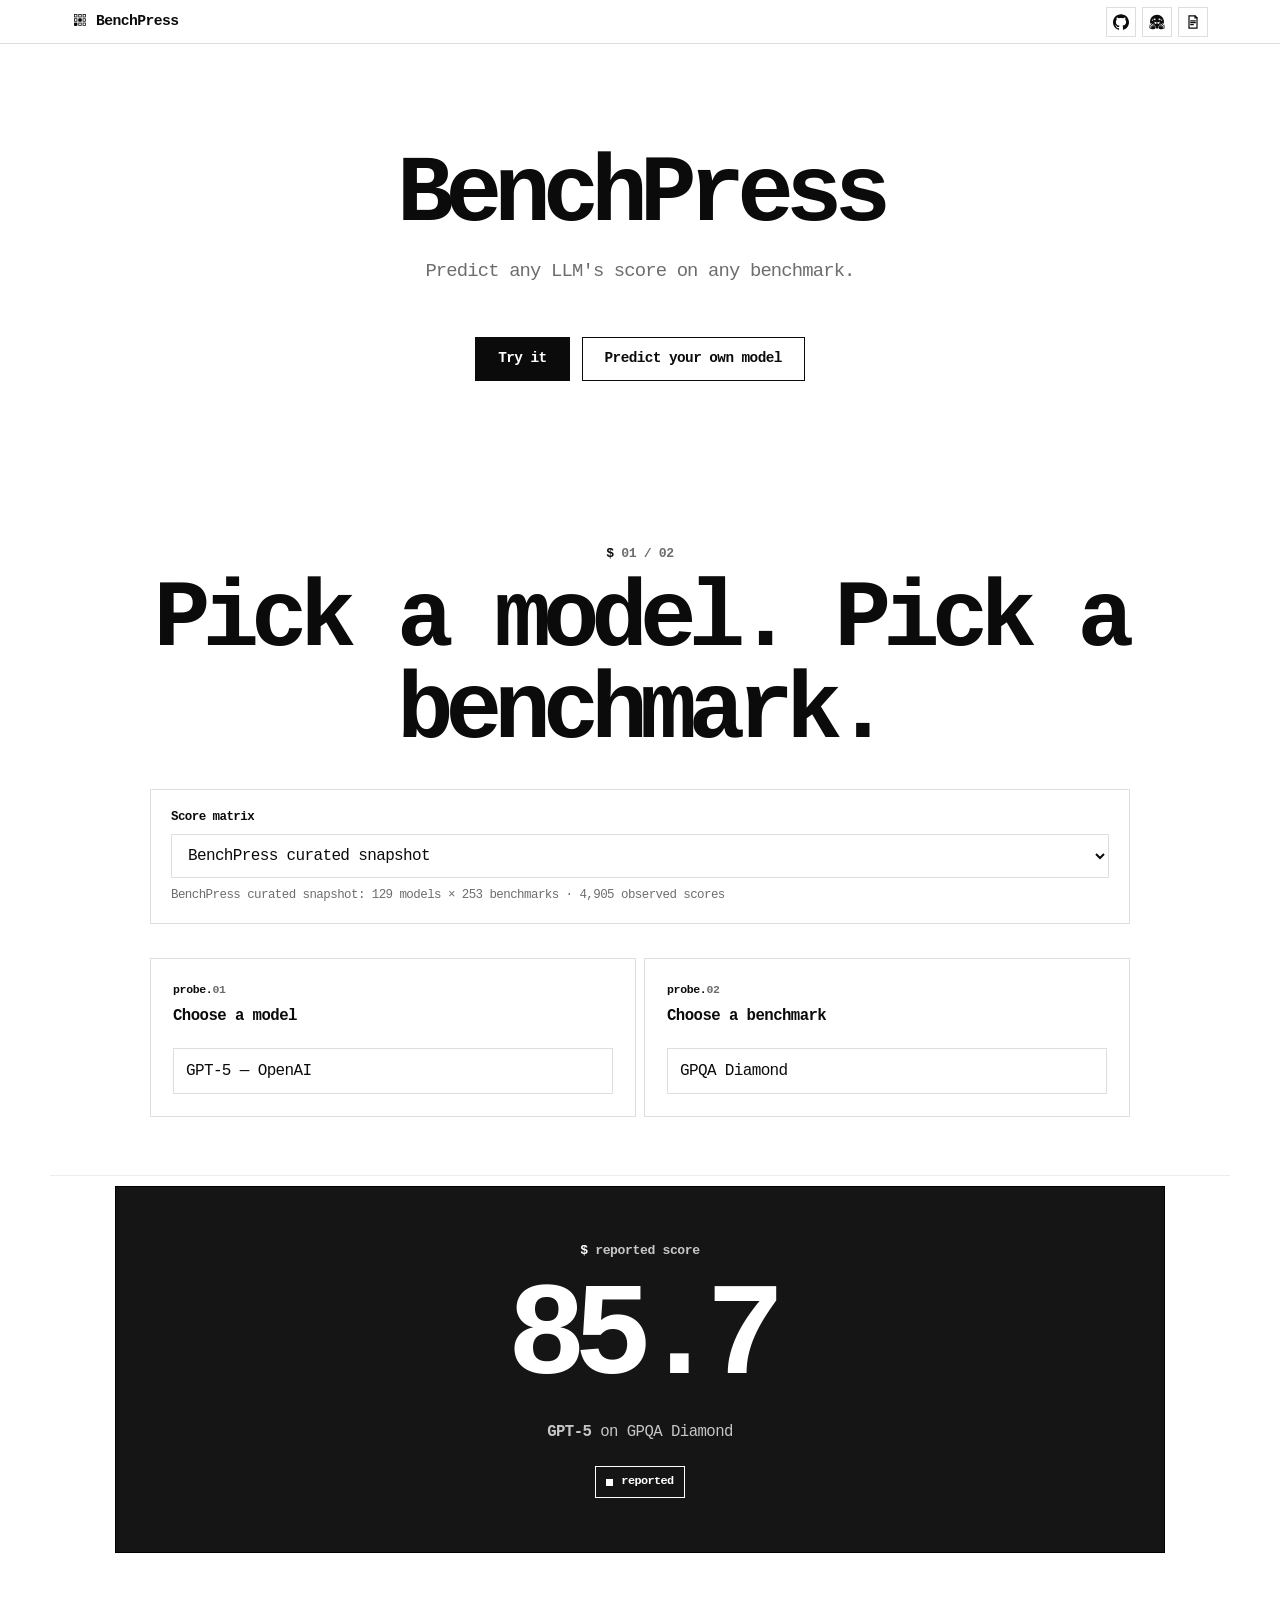
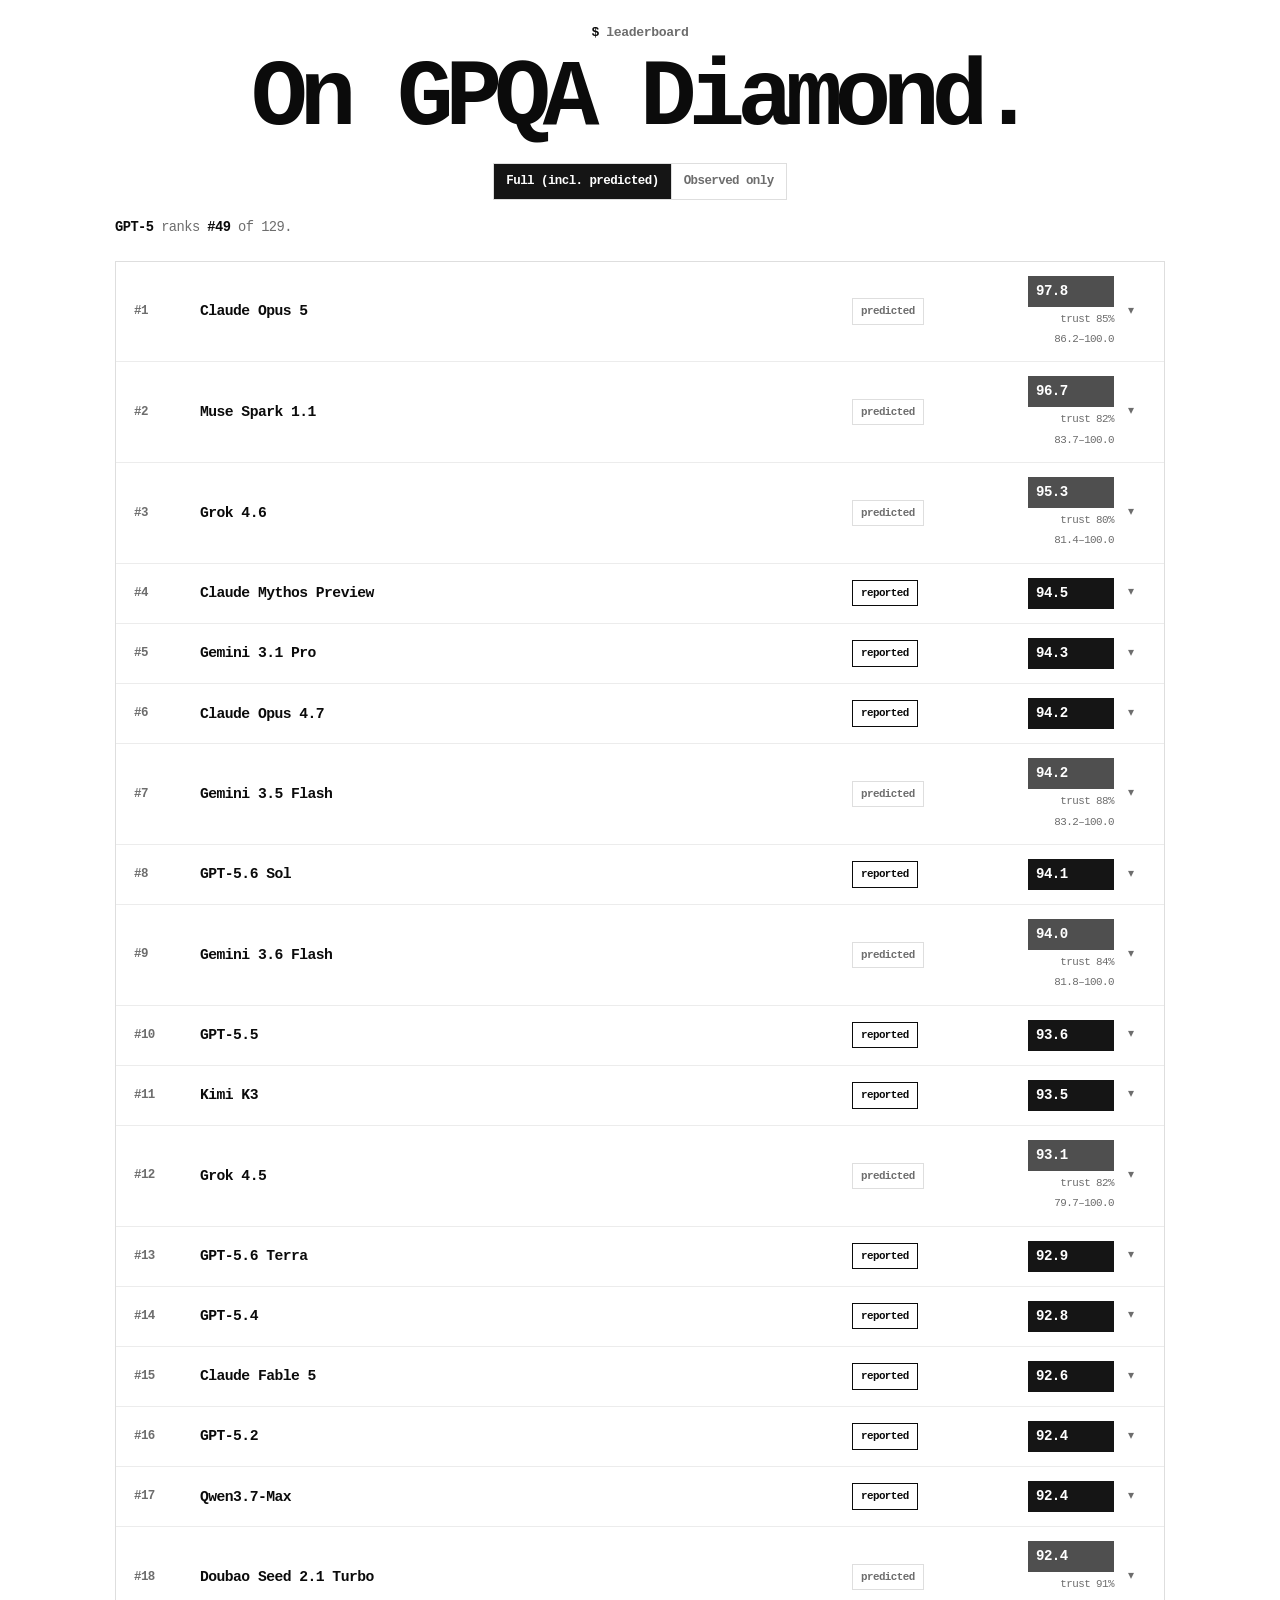
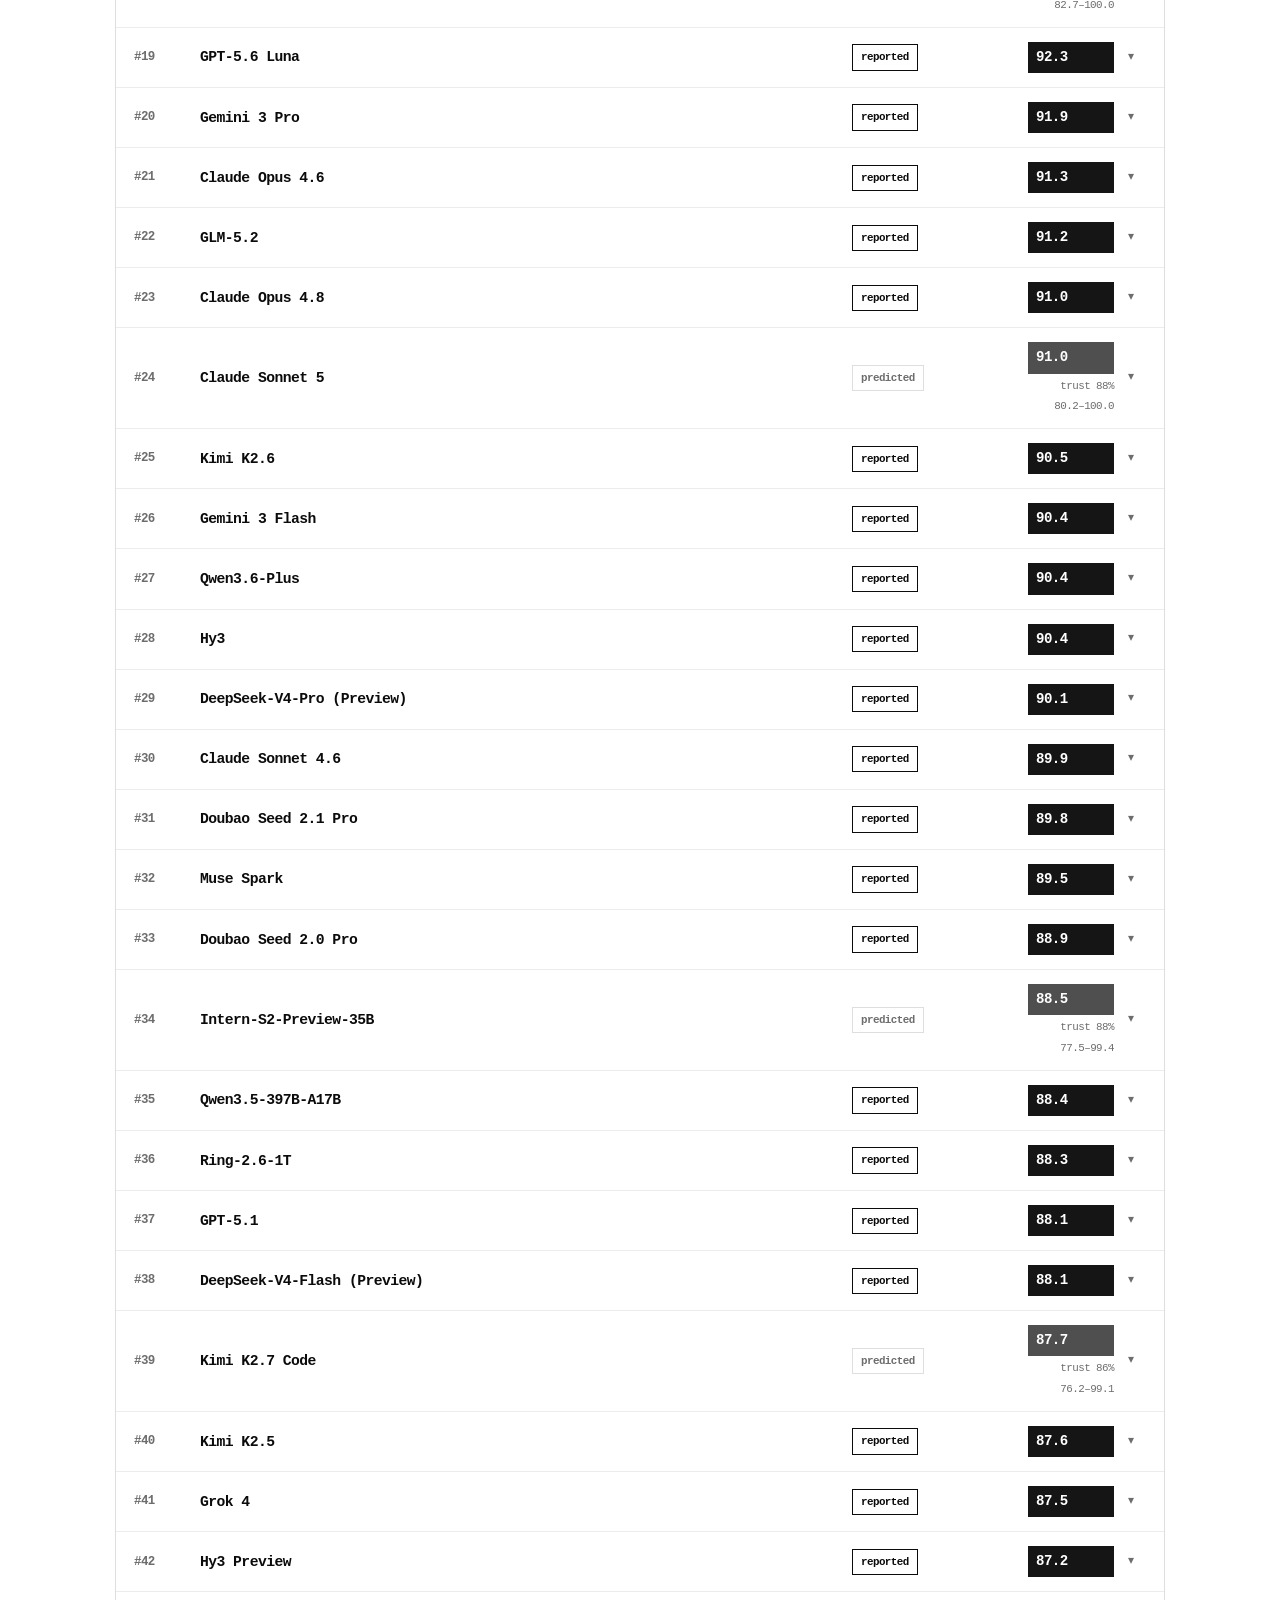
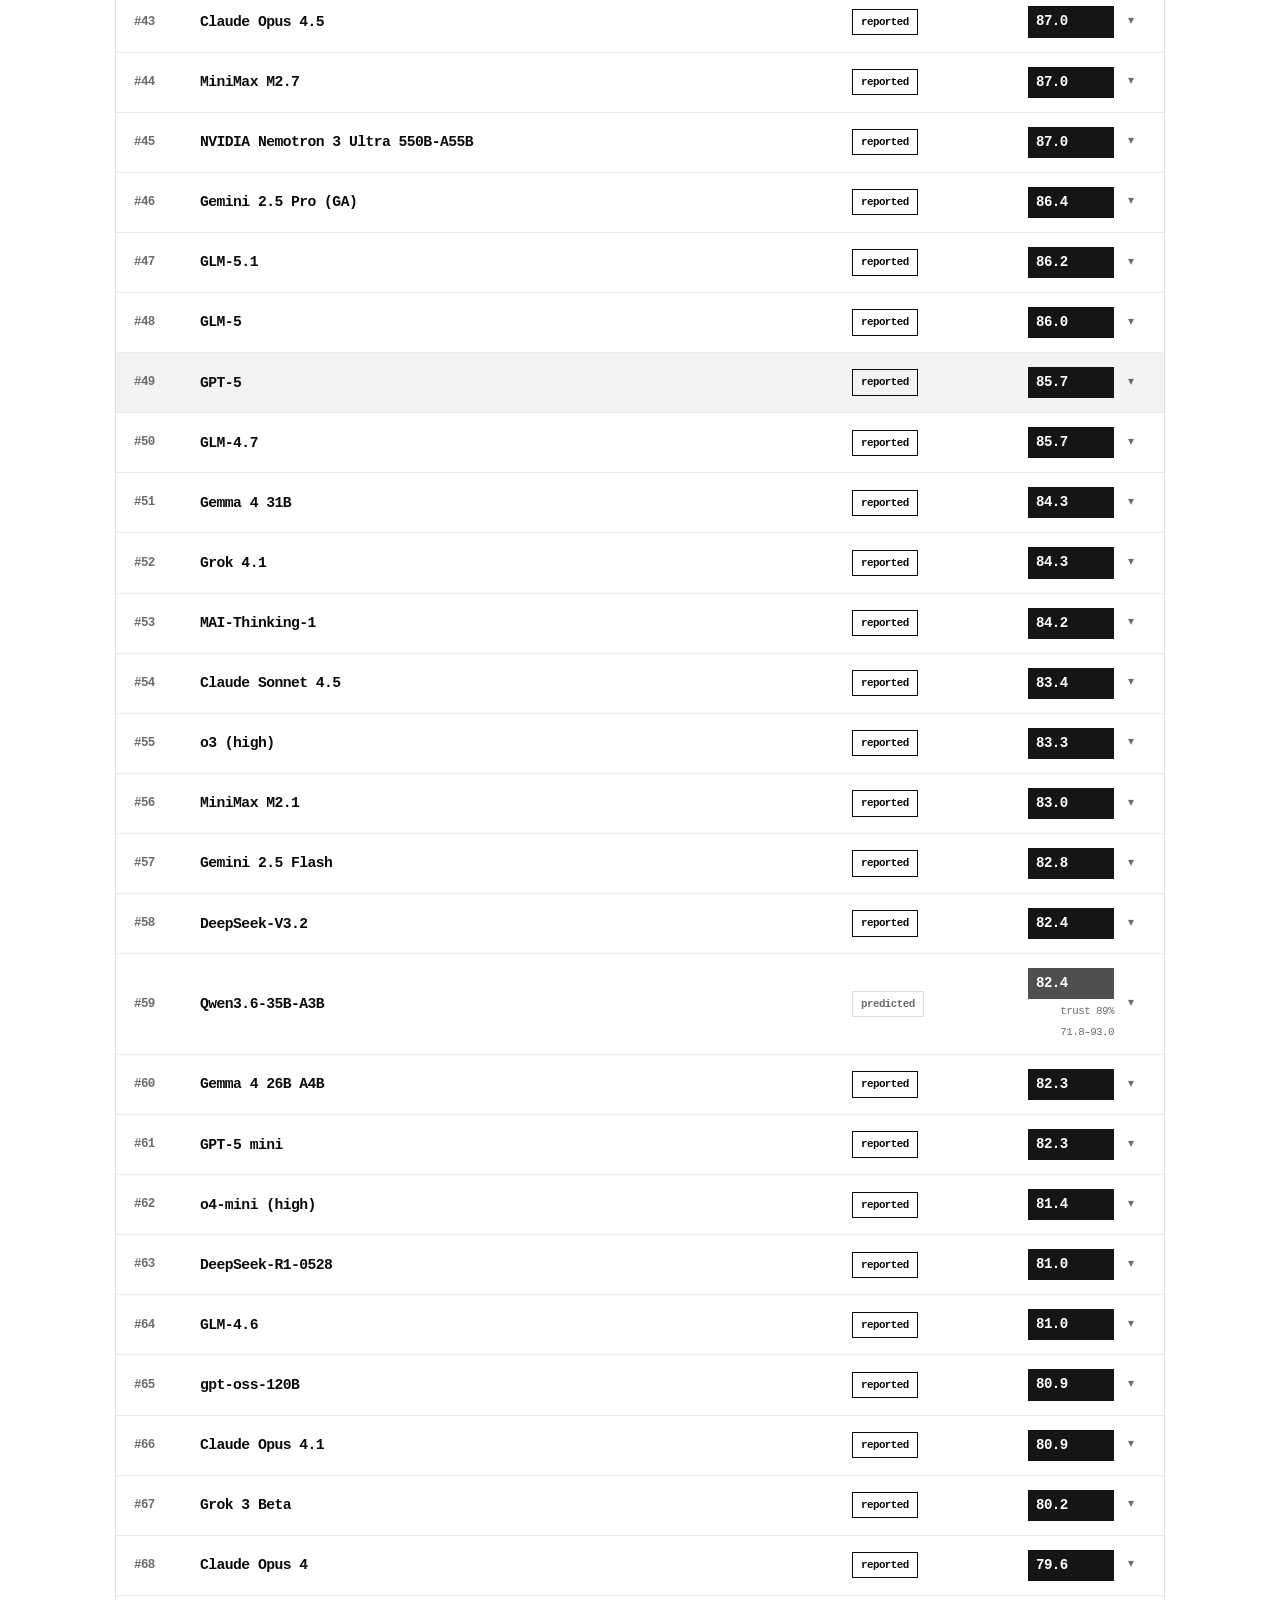
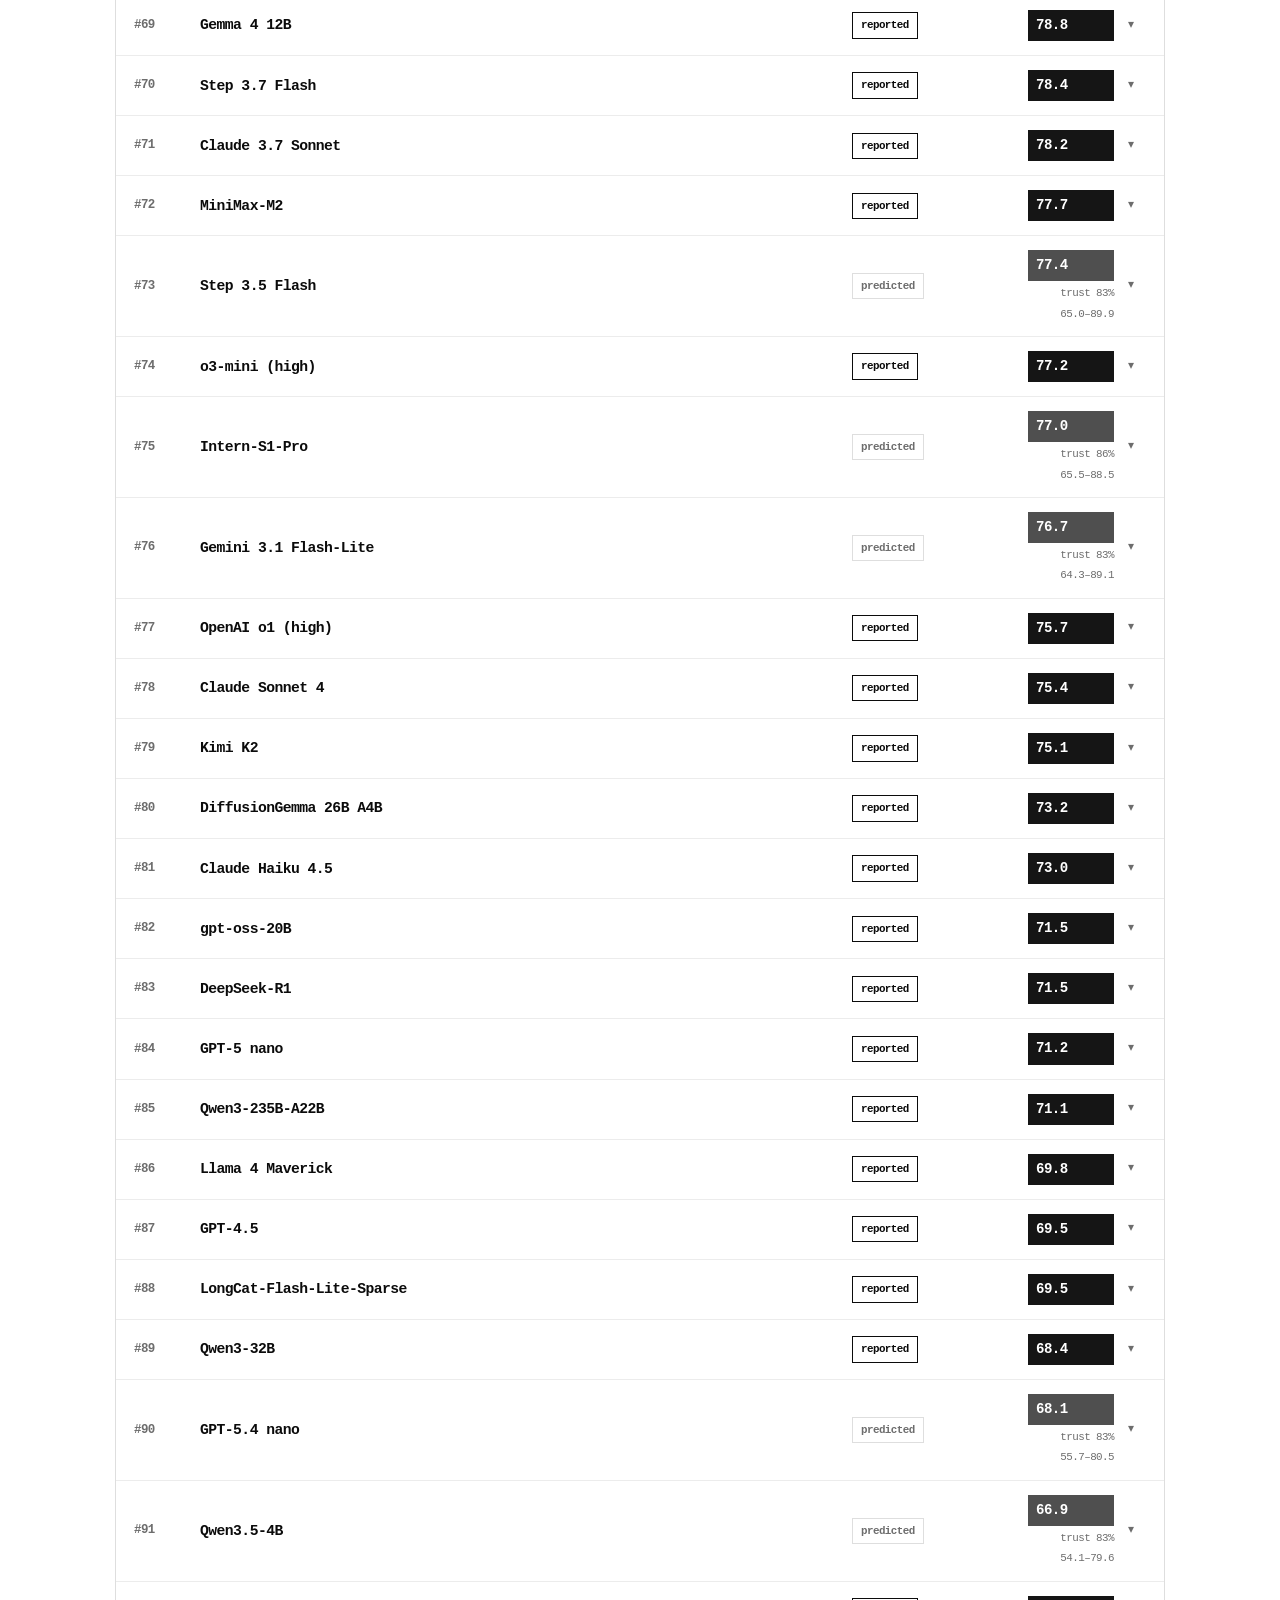
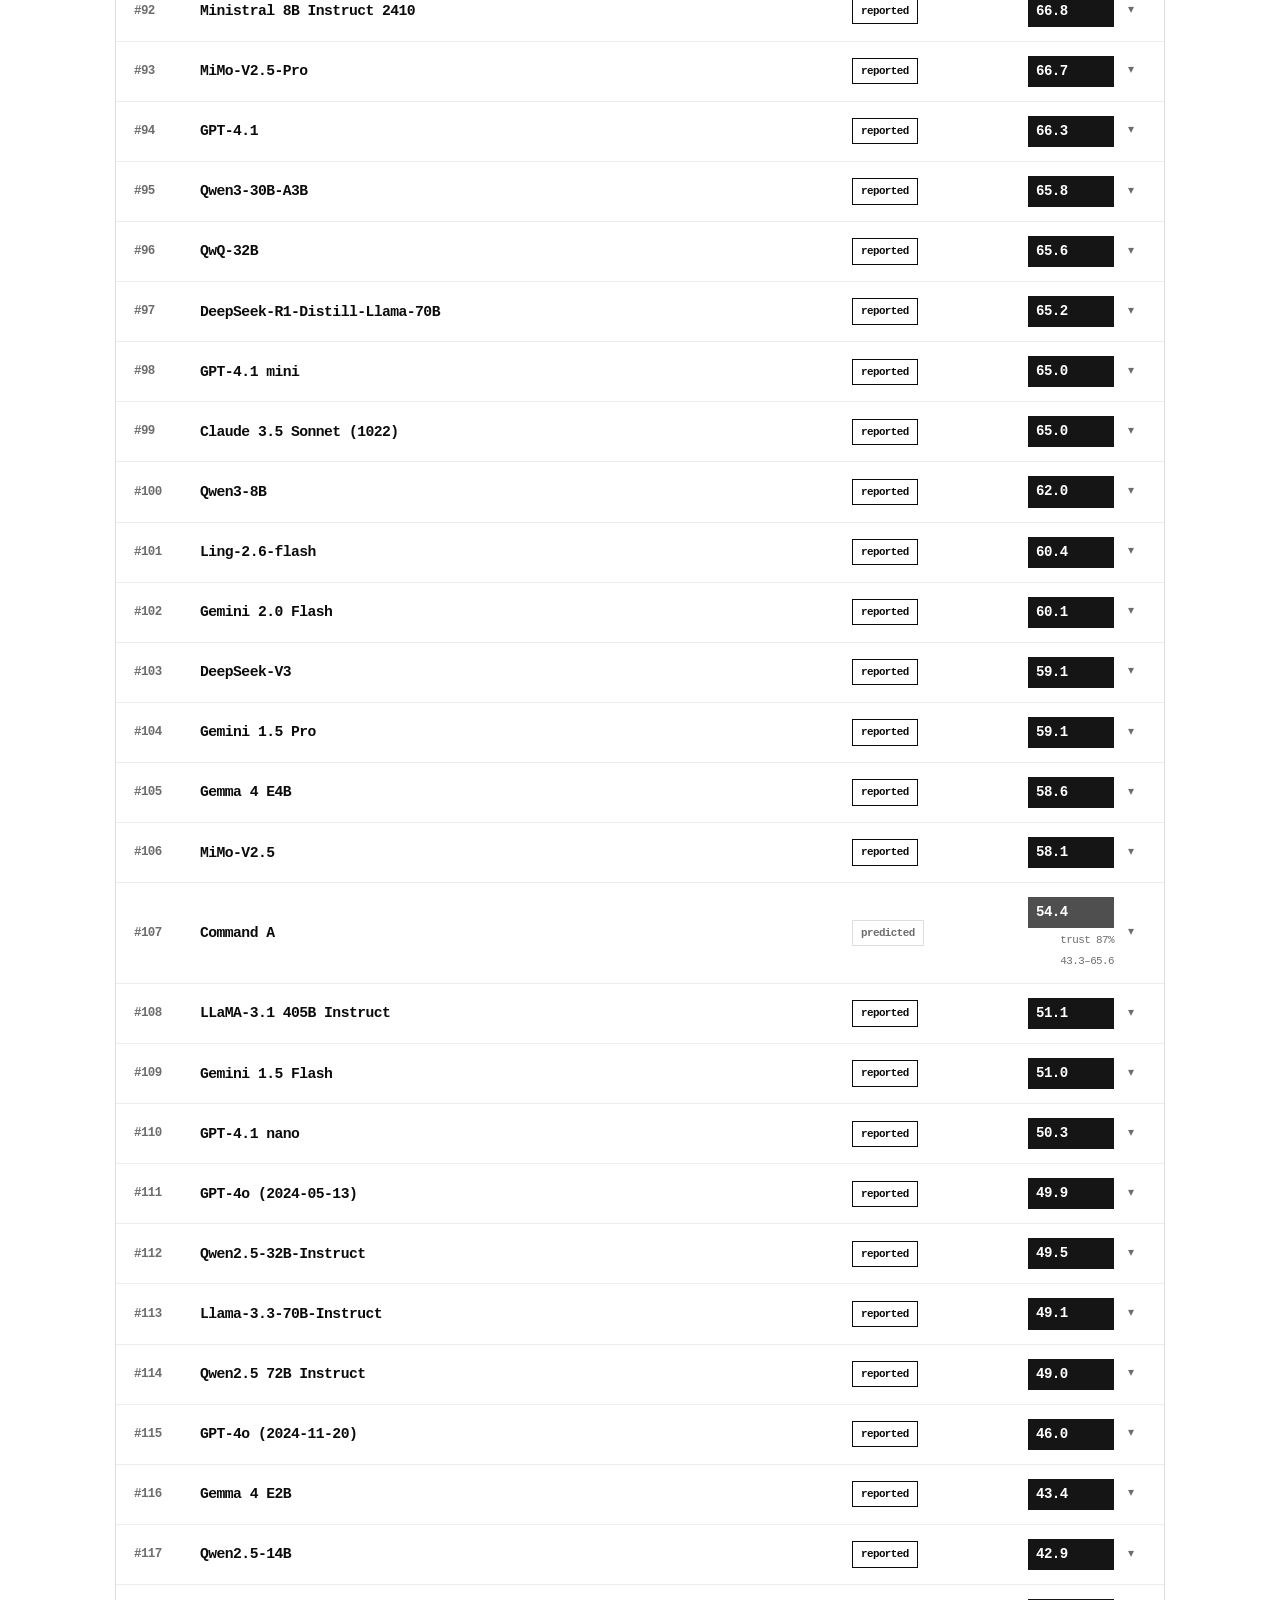
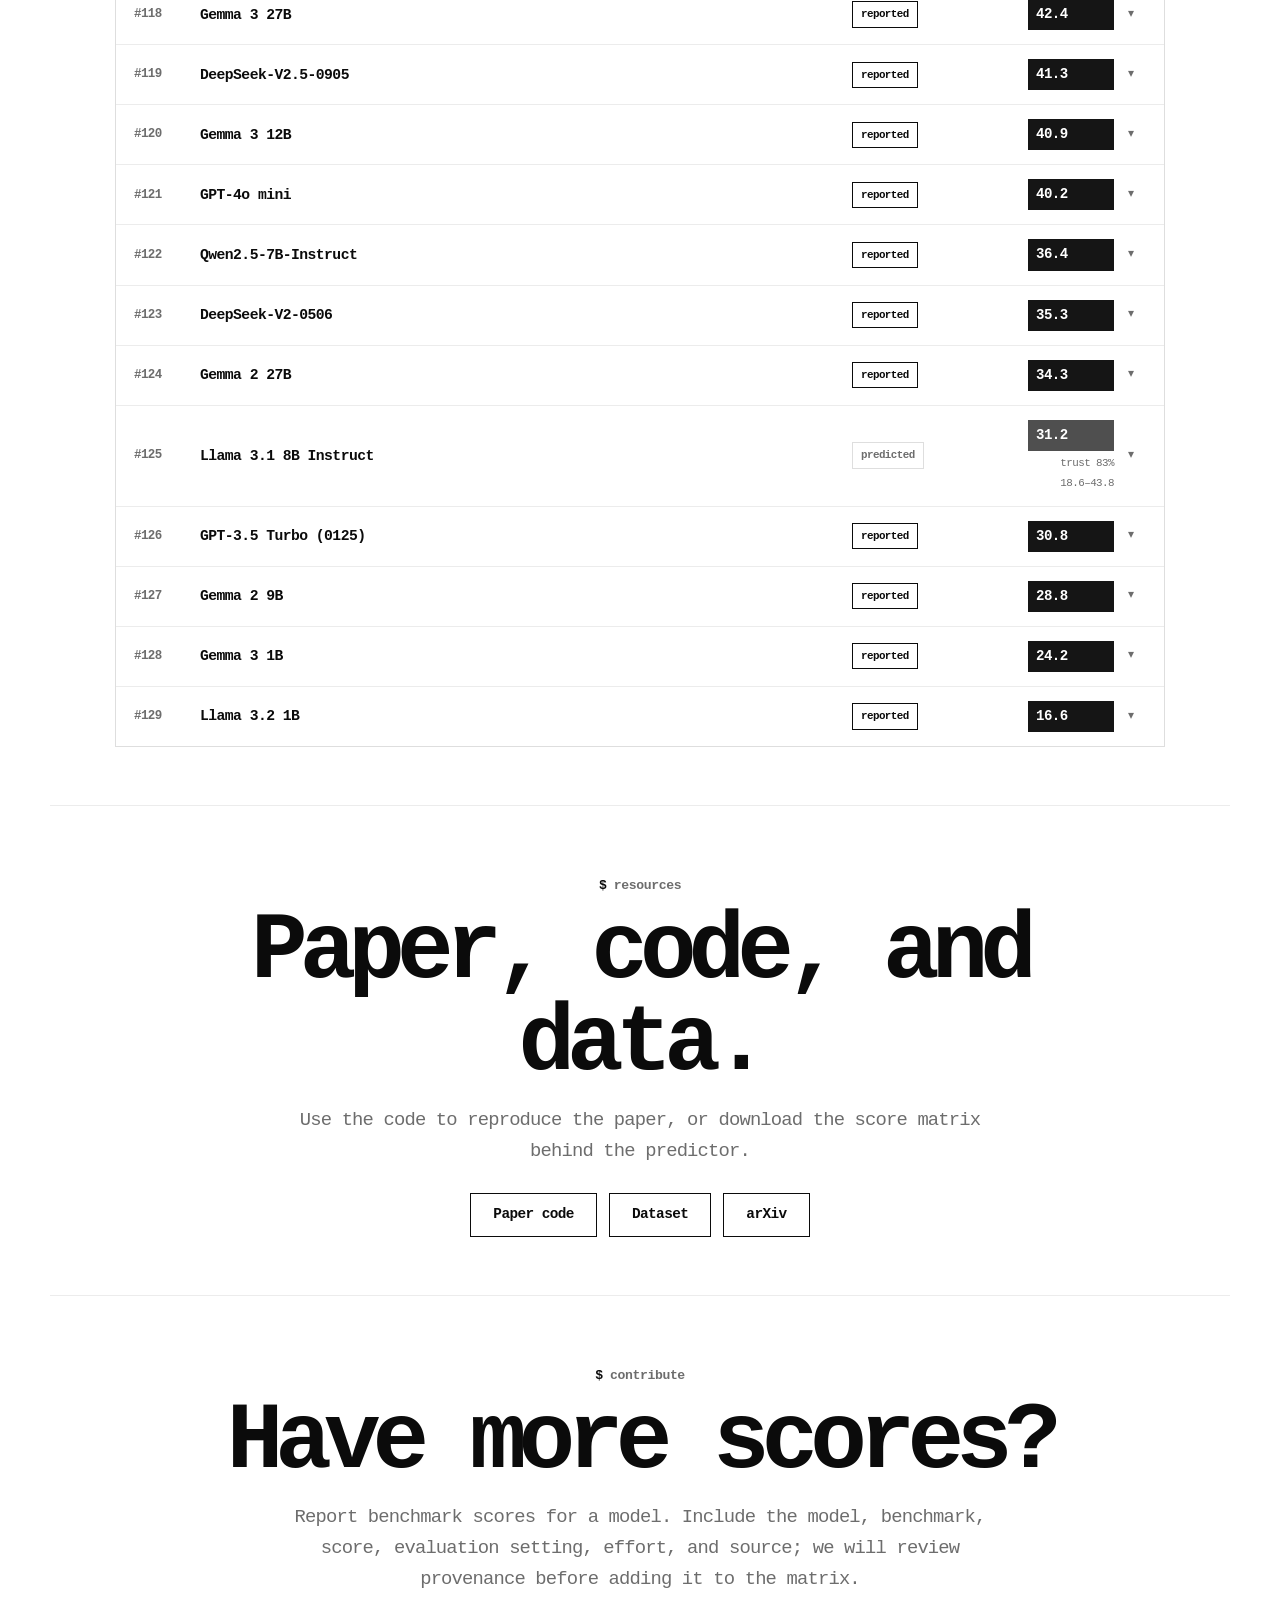
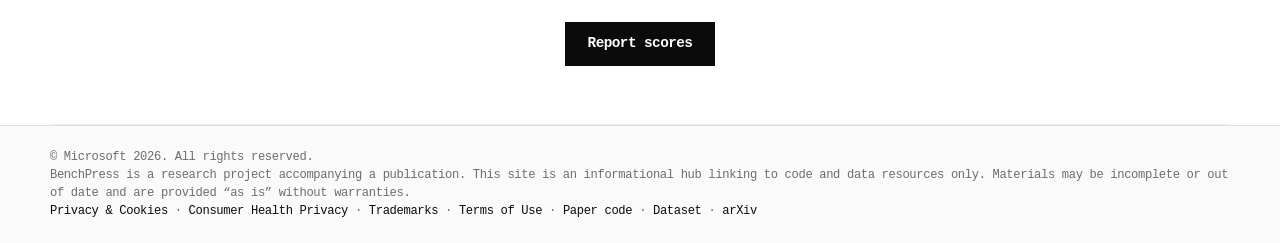
==== commit a035bdef: "Publish August score matrix website Co-authored-by: Copilot <223556219+Copilot@users.noreply.github." ====
--- a/website/index.html
+++ b/website/index.html
@@ -6,7 +6,7 @@
 <title>BenchPress · Predict LLM Scores</title>
 <link rel="icon" href="data:image/svg+xml,%3Csvg xmlns='http://www.w3.org/2000/svg' viewBox='0 0 64 64'%3E%3Crect width='64' height='64' fill='white'/%3E%3Cg stroke='%23000' stroke-width='3' fill='white'%3E%3Crect x='10' y='10' width='10' height='10'/%3E%3Crect x='27' y='10' width='10' height='10'/%3E%3Crect x='44' y='10' width='10' height='10'/%3E%3Crect x='10' y='27' width='10' height='10'/%3E%3Crect x='27' y='27' width='10' height='10' fill='%23000'/%3E%3Crect x='44' y='27' width='10' height='10'/%3E%3Crect x='10' y='44' width='10' height='10' fill='%23000'/%3E%3Crect x='27' y='44' width='10' height='10'/%3E%3Crect x='44' y='44' width='10' height='10'/%3E%3C/g%3E%3C/svg%3E">
 <link rel="stylesheet" href="style.css?v=19">
-<link rel="stylesheet" href="matrix-picker.css?v=3">
+<link rel="stylesheet" href="matrix-picker.css?v=4">
 </head>
 <body>
 
--- a/website/matrix-picker.css
+++ b/website/matrix-picker.css
@@ -47,6 +47,10 @@
 
 .matrix-picker p.error {
   color: #b00020;
+}
+
+#lb-title {
+  overflow-wrap: anywhere;
 }
 
 .matrix-upload {
